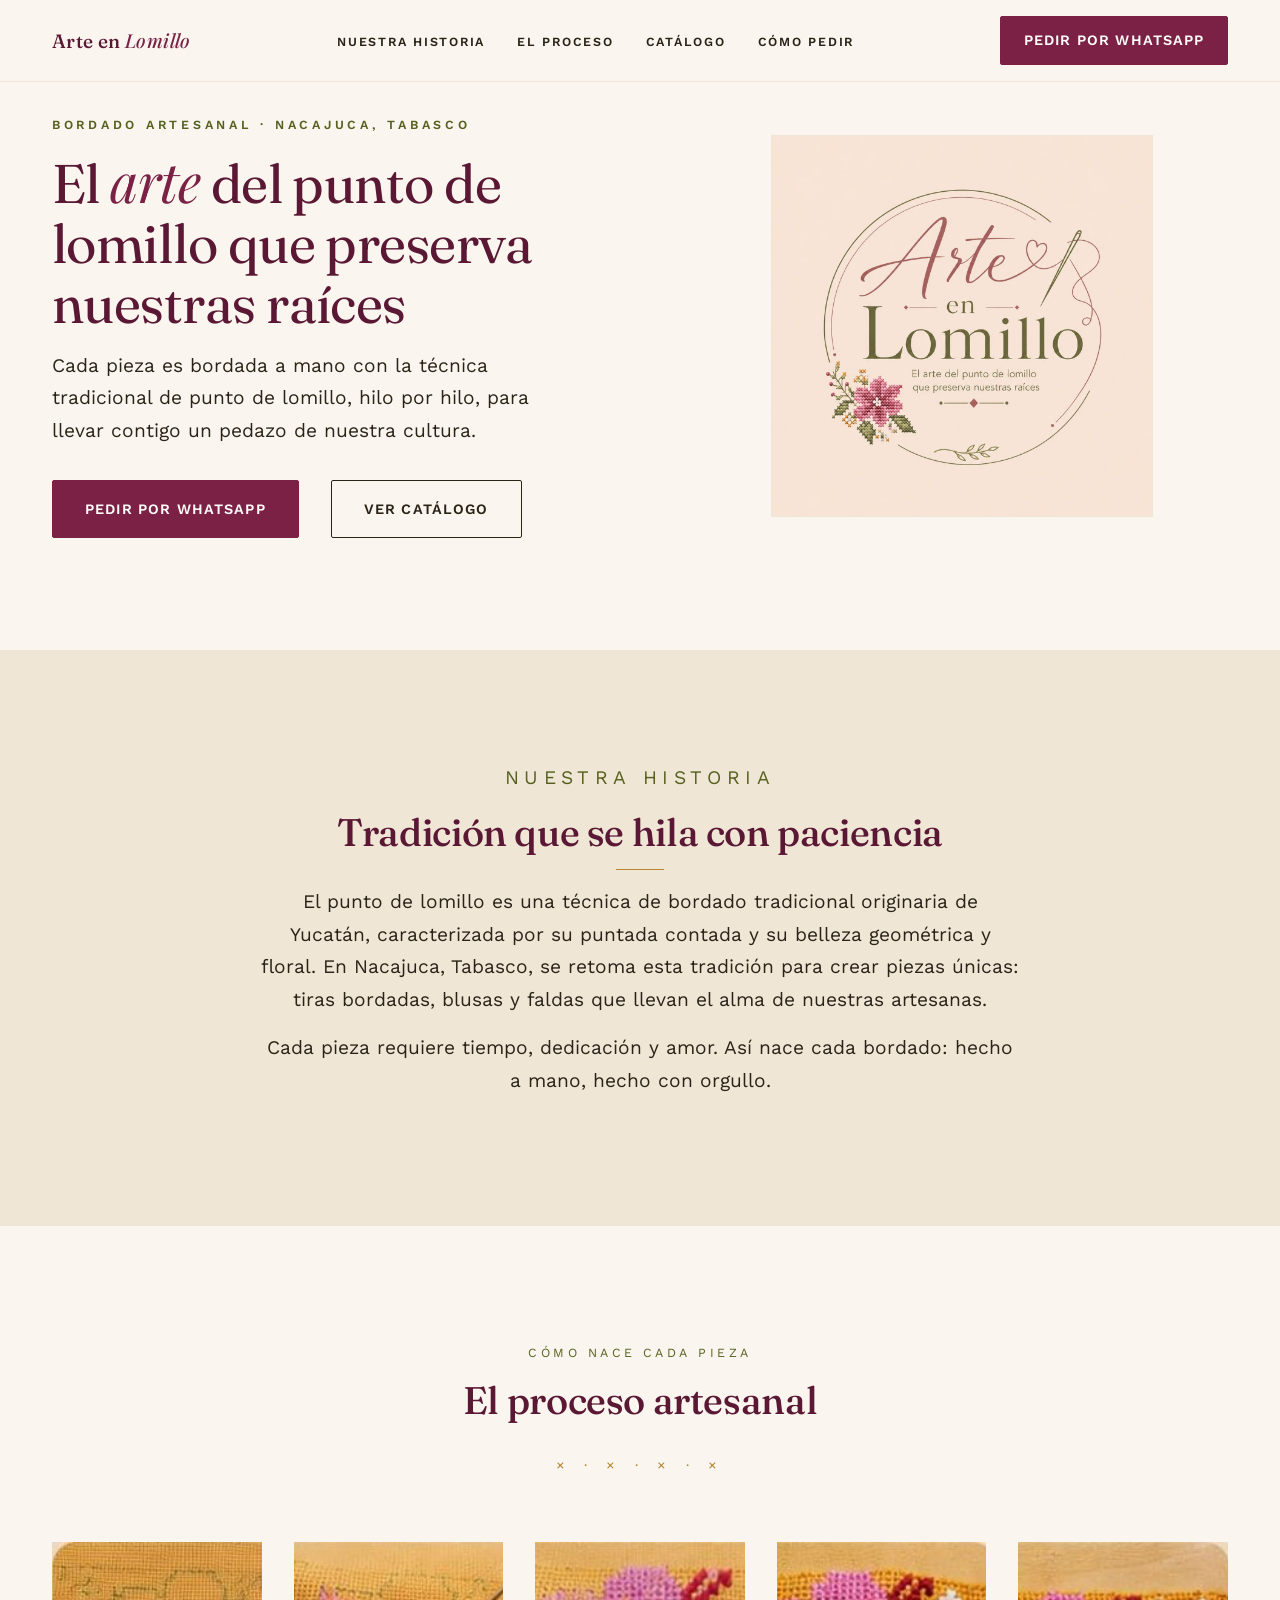
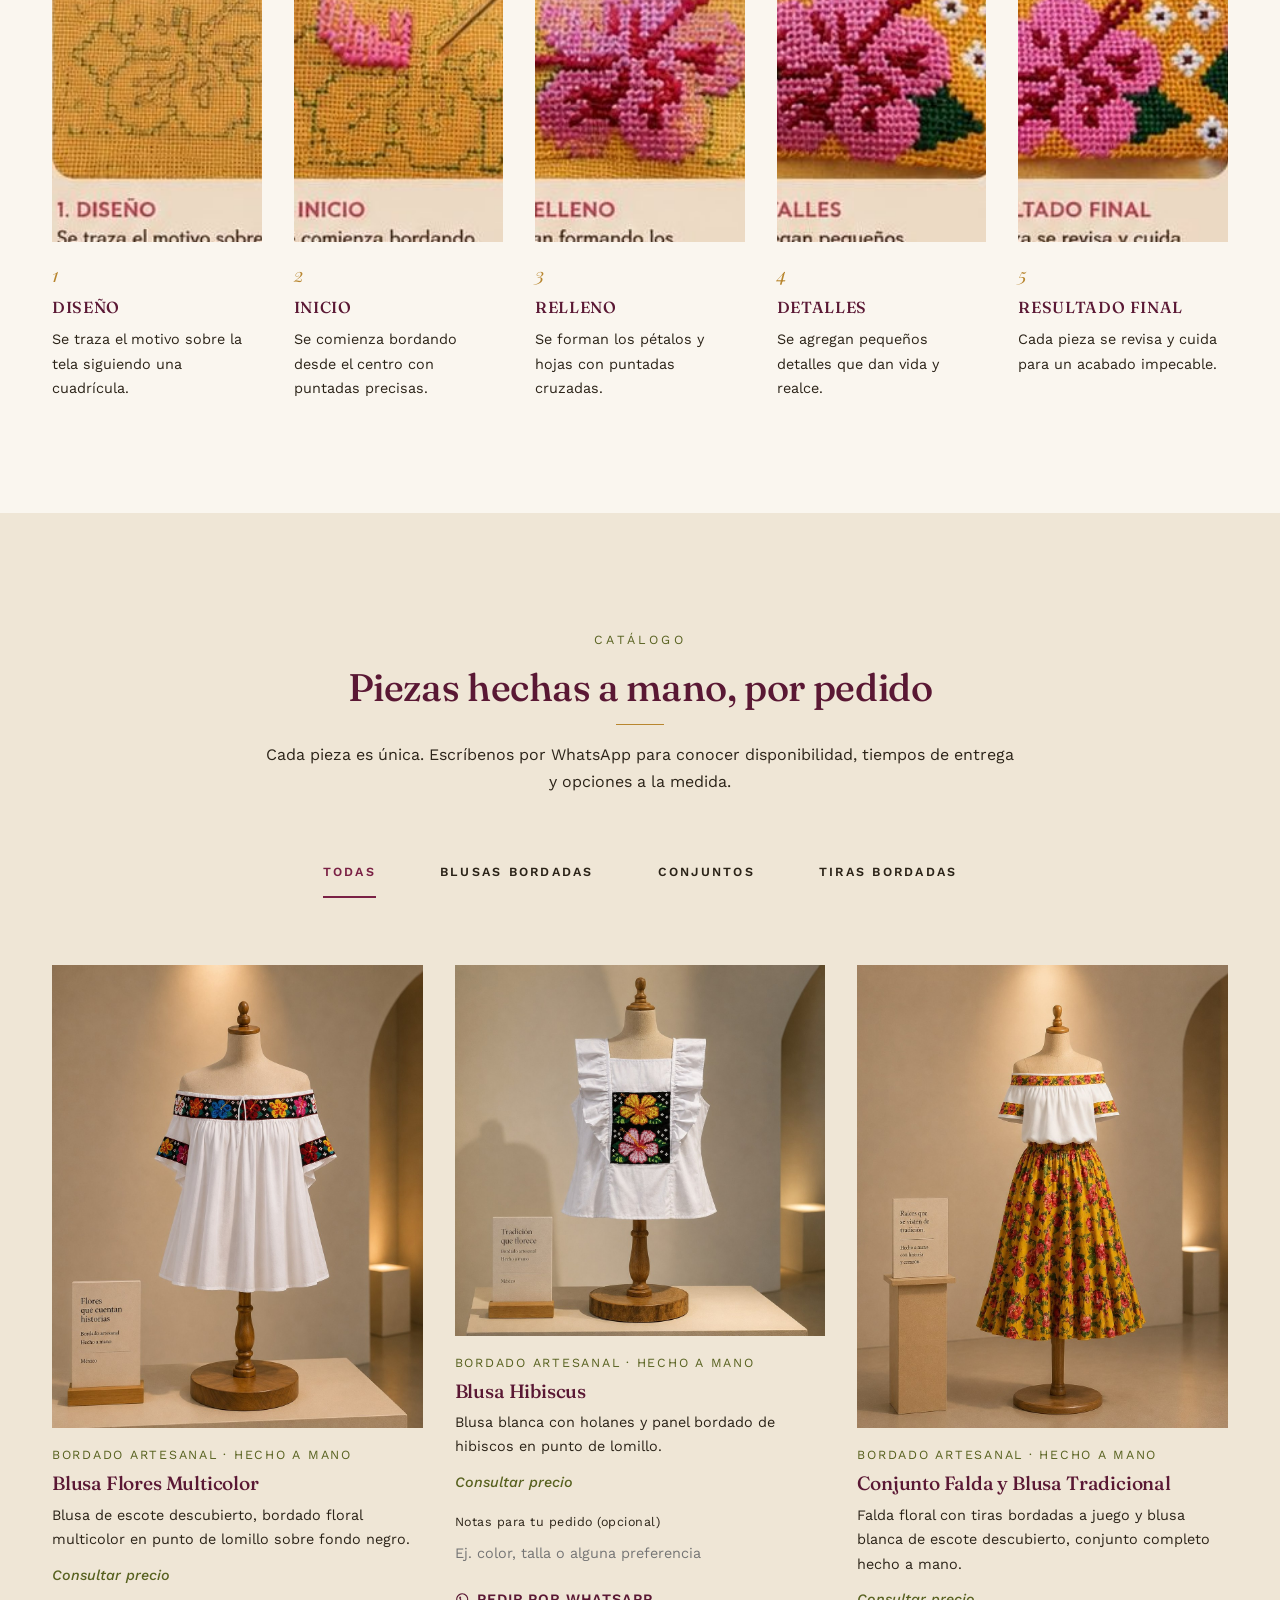
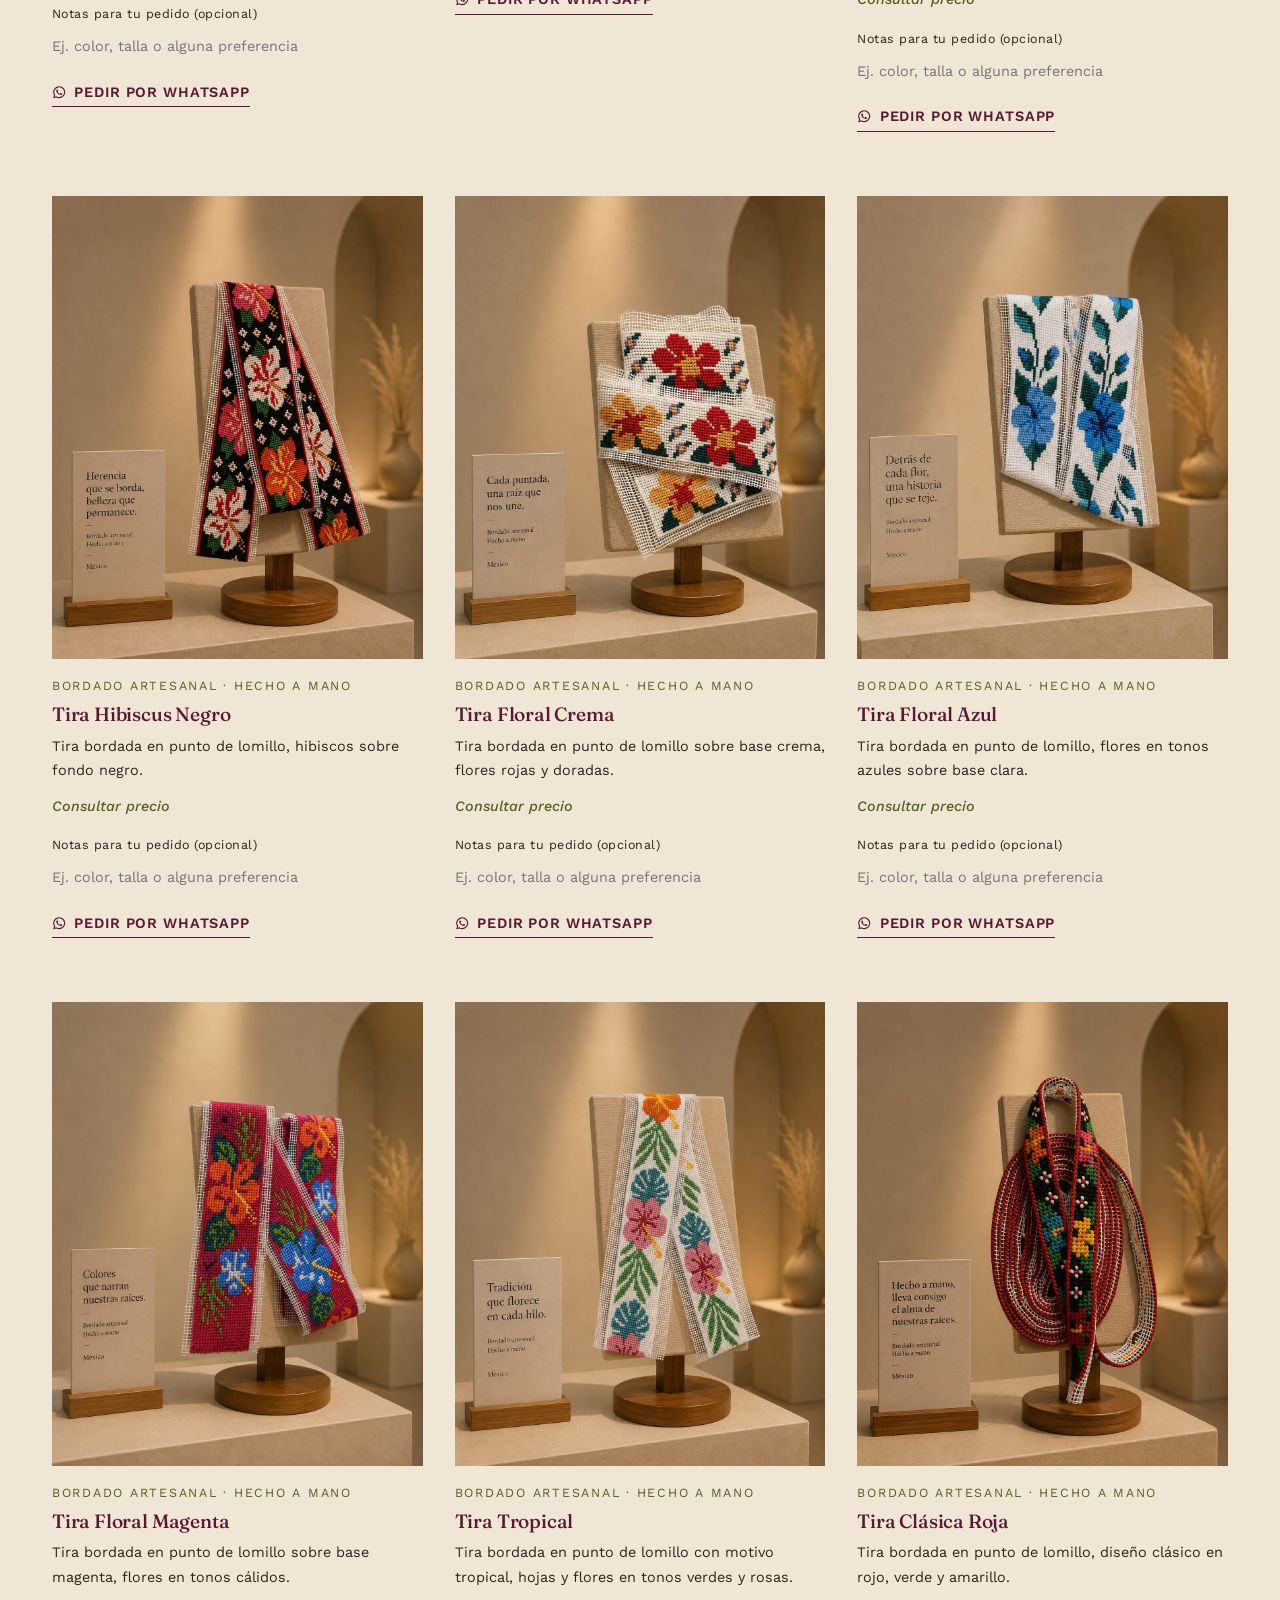
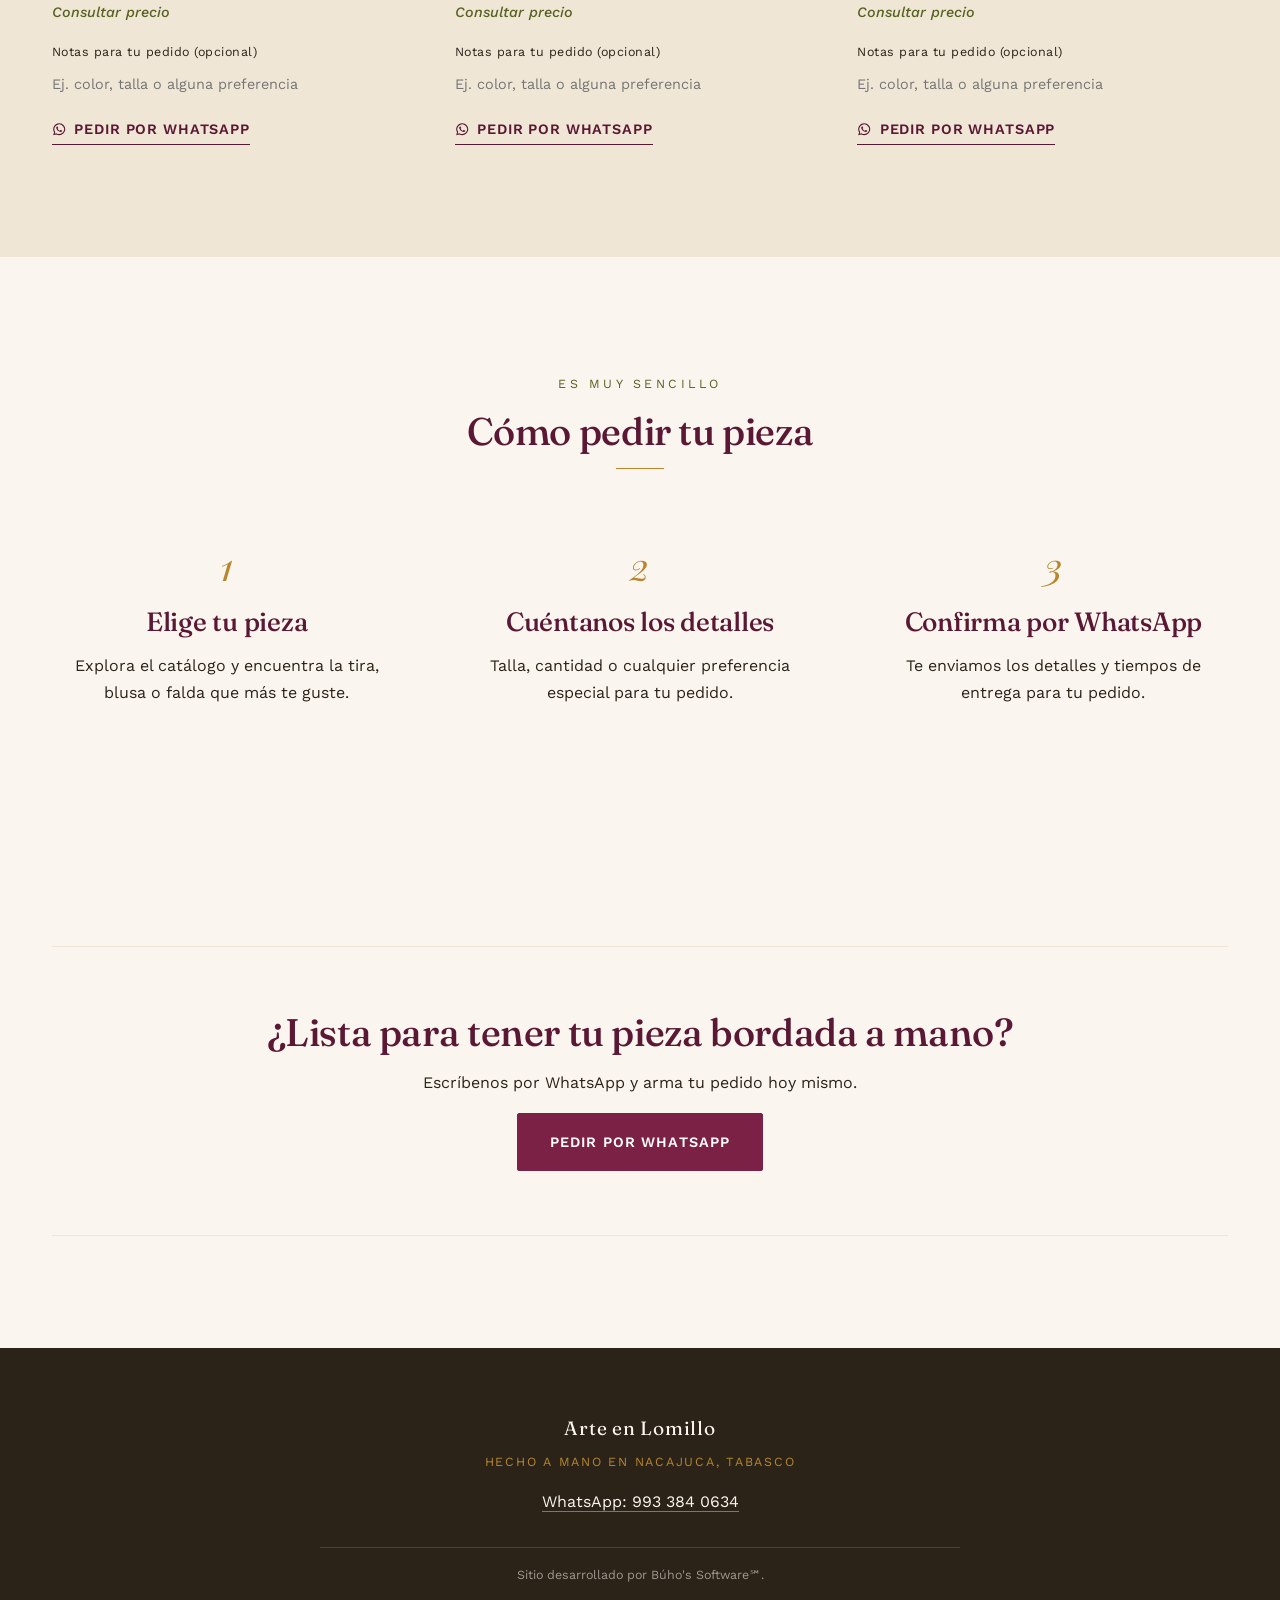
==== index.html @ 4109deed "refactor: replace project structure" ====
<!DOCTYPE html>
<html lang="es-MX">
<head>
  <meta charset="UTF-8" />
  <meta name="viewport" content="width=device-width, initial-scale=1.0" />
  <title>Arte en Lomillo — Bordado artesanal punto de lomillo, Tabasco</title>
  <meta name="description" content="Bordado artesanal hecho a mano en punto de lomillo, elaborado en Nacajuca, Tabasco. Blusas, faldas y tiras bordadas por pedido. Pide directo por WhatsApp." />

  <meta property="og:title" content="Arte en Lomillo" />
  <meta property="og:description" content="El arte del punto de lomillo que preserva nuestras raíces. Bordado artesanal hecho a mano en Nacajuca, Tabasco." />
  <meta property="og:type" content="website" />
  <meta property="og:image" content="assets/img/marca/logo-badge.jpg" />

  <meta name="twitter:card" content="summary_large_image" />
  <meta name="twitter:title" content="Arte en Lomillo" />
  <meta name="twitter:description" content="Bordado artesanal hecho a mano en punto de lomillo, Nacajuca, Tabasco." />

  <link rel="icon" type="image/jpeg" href="assets/img/marca/logo-badge.jpg" />

  <link rel="preconnect" href="https://fonts.googleapis.com" />
  <link rel="preconnect" href="https://fonts.gstatic.com" crossorigin />
  <link href="https://fonts.googleapis.com/css2?family=Fraunces:opsz,wght@9..144,400;9..144,600;9..144,700&family=Playfair+Display:ital@1&family=Work+Sans:wght@400;500;600;700&display=swap" rel="stylesheet" />

  <link rel="stylesheet" href="assets/css/style.css" />
</head>
<body>
  <a class="enlace-saltar" href="#contenido">Saltar al contenido</a>

  <!-- ========================================================= -->
  <!-- NAVBAR -->
  <!-- ========================================================= -->
  <header class="navbar">
    <div class="contenedor navbar__contenedor">
      <a class="navbar__marca" href="#inicio">Arte en <span class="acento-script">Lomillo</span></a>

      <nav aria-label="Navegación principal">
        <ul class="navbar__enlaces">
          <li><a href="#historia">Nuestra historia</a></li>
          <li><a href="#proceso">El proceso</a></li>
          <li><a href="#catalogo">Catálogo</a></li>
          <li><a href="#como-pedir">Cómo pedir</a></li>
        </ul>
      </nav>

      <a class="boton boton--primario navbar__cta" href="https://wa.me/5219933840634" target="_blank" rel="noopener">
        Pedir por WhatsApp
      </a>

      <button class="navbar__toggle" type="button" data-nav-toggle aria-expanded="false" aria-controls="menu-movil">
        Menú
      </button>
    </div>

    <nav class="navbar__menu-movil" id="menu-movil" data-nav-menu hidden aria-label="Navegación móvil">
      <a href="#historia">Nuestra historia</a>
      <a href="#proceso">El proceso</a>
      <a href="#catalogo">Catálogo</a>
      <a href="#como-pedir">Cómo pedir</a>
      <a class="boton boton--primario" href="https://wa.me/5219933840634" target="_blank" rel="noopener">Pedir por WhatsApp</a>
    </nav>
  </header>

  <main id="contenido">

    <!-- ========================================================= -->
    <!-- HERO -->
    <!-- ========================================================= -->
    <section class="hero" id="inicio">
      <div class="contenedor hero__grid">
        <div>
          <p class="hero__eyebrow">Bordado artesanal · Nacajuca, Tabasco</p>
          <h1 class="hero__titulo">
            El <span class="acento-script">arte</span> del punto de lomillo
            que preserva nuestras raíces
          </h1>
          <p class="hero__descripcion">
            Cada pieza es bordada a mano con la técnica tradicional de punto de lomillo,
            hilo por hilo, para llevar contigo un pedazo de nuestra cultura.
          </p>
          <div class="hero__acciones">
            <a class="boton boton--primario" href="https://wa.me/5219933840634" target="_blank" rel="noopener">
              Pedir por WhatsApp
            </a>
            <a class="boton boton--secundario" href="#catalogo">Ver catálogo</a>
          </div>
        </div>
        <div class="hero__imagen">
          <img src="assets/img/marca/logo-badge.jpg" alt="Arte en Lomillo — bordado artesanal en punto de lomillo" width="380" height="380" />
        </div>
      </div>
    </section>

    <!-- ========================================================= -->
    <!-- HISTORIA -->
    <!-- ========================================================= -->
    <section class="seccion seccion--alterna" id="historia">
      <div class="contenedor">
        <div class="historia__contenido reveal">
          <p class="seccion__eyebrow">Nuestra historia</p>
          <h2>Tradición que se hila con paciencia</h2>
          <hr class="regla-fina" />
          <p>
            El punto de lomillo es una técnica de bordado tradicional originaria de Yucatán,
            caracterizada por su puntada contada y su belleza geométrica y floral. En Nacajuca,
            Tabasco, se retoma esta tradición para crear piezas únicas: tiras bordadas, blusas
            y faldas que llevan el alma de nuestras artesanas.
          </p>
          <p>
            Cada pieza requiere tiempo, dedicación y amor. Así nace cada bordado: hecho a mano,
            hecho con orgullo.
          </p>
        </div>
      </div>
    </section>

    <!-- ========================================================= -->
    <!-- PROCESO ARTESANAL -->
    <!-- ========================================================= -->
    <section class="seccion" id="proceso">
      <div class="contenedor">
        <div class="seccion__encabezado reveal">
          <p class="seccion__eyebrow">Cómo nace cada pieza</p>
          <h2>El proceso artesanal</h2>
          <div class="divisor-puntada" aria-hidden="true">× · × · × · ×</div>
        </div>

        <ol class="proceso__lista">
          <li class="proceso__paso reveal">
            <img src="assets/img/proceso/paso-1-diseno.jpg" alt="Diseño trazado sobre la tela siguiendo una cuadrícula" width="400" height="300" loading="lazy" />
            <div class="proceso__paso-texto">
              <span class="proceso__paso-numero">1</span>
              <p class="proceso__paso-titulo">Diseño</p>
              <p class="proceso__paso-descripcion">Se traza el motivo sobre la tela siguiendo una cuadrícula.</p>
            </div>
          </li>
          <li class="proceso__paso reveal">
            <img src="assets/img/proceso/paso-2-inicio.jpg" alt="Inicio del bordado desde el centro del diseño" width="400" height="300" loading="lazy" />
            <div class="proceso__paso-texto">
              <span class="proceso__paso-numero">2</span>
              <p class="proceso__paso-titulo">Inicio</p>
              <p class="proceso__paso-descripcion">Se comienza bordando desde el centro con puntadas precisas.</p>
            </div>
          </li>
          <li class="proceso__paso reveal">
            <img src="assets/img/proceso/paso-3-relleno.jpg" alt="Relleno de pétalos y hojas con puntadas cruzadas" width="400" height="300" loading="lazy" />
            <div class="proceso__paso-texto">
              <span class="proceso__paso-numero">3</span>
              <p class="proceso__paso-titulo">Relleno</p>
              <p class="proceso__paso-descripcion">Se forman los pétalos y hojas con puntadas cruzadas.</p>
            </div>
          </li>
          <li class="proceso__paso reveal">
            <img src="assets/img/proceso/paso-4-detalles.jpg" alt="Detalles finales que dan vida al bordado" width="400" height="300" loading="lazy" />
            <div class="proceso__paso-texto">
              <span class="proceso__paso-numero">4</span>
              <p class="proceso__paso-titulo">Detalles</p>
              <p class="proceso__paso-descripcion">Se agregan pequeños detalles que dan vida y realce.</p>
            </div>
          </li>
          <li class="proceso__paso reveal">
            <img src="assets/img/proceso/paso-5-resultado.jpg" alt="Resultado final del bordado en punto de lomillo" width="400" height="300" loading="lazy" />
            <div class="proceso__paso-texto">
              <span class="proceso__paso-numero">5</span>
              <p class="proceso__paso-titulo">Resultado final</p>
              <p class="proceso__paso-descripcion">Cada pieza se revisa y cuida para un acabado impecable.</p>
            </div>
          </li>
        </ol>
      </div>
    </section>

    <!-- ========================================================= -->
    <!-- CATÁLOGO -->
    <!-- ========================================================= -->
    <section class="seccion seccion--alterna" id="catalogo">
      <div class="contenedor">
        <div class="seccion__encabezado reveal">
          <p class="seccion__eyebrow">Catálogo</p>
          <h2>Piezas hechas a mano, por pedido</h2>
          <hr class="regla-fina" />
          <p>Cada pieza es única. Escríbenos por WhatsApp para conocer disponibilidad, tiempos de entrega y opciones a la medida.</p>
        </div>

        <div class="catalogo__tabs" data-catalogo-tabs role="tablist" aria-label="Categorías del catálogo"></div>
        <div class="catalogo__grid" data-catalogo-grid></div>
      </div>
    </section>

    <!-- ========================================================= -->
    <!-- CÓMO PEDIR -->
    <!-- ========================================================= -->
    <section class="seccion" id="como-pedir">
      <div class="contenedor">
        <div class="seccion__encabezado reveal">
          <p class="seccion__eyebrow">Es muy sencillo</p>
          <h2>Cómo pedir tu pieza</h2>
          <hr class="regla-fina" />
        </div>

        <ol class="pasos-pedido">
          <li class="pasos-pedido__item reveal">
            <h3>Elige tu pieza</h3>
            <p>Explora el catálogo y encuentra la tira, blusa o falda que más te guste.</p>
          </li>
          <li class="pasos-pedido__item reveal">
            <h3>Cuéntanos los detalles</h3>
            <p>Talla, cantidad o cualquier preferencia especial para tu pedido.</p>
          </li>
          <li class="pasos-pedido__item reveal">
            <h3>Confirma por WhatsApp</h3>
            <p>Te enviamos los detalles y tiempos de entrega para tu pedido.</p>
          </li>
        </ol>
      </div>
    </section>

    <!-- ========================================================= -->
    <!-- CTA FINAL -->
    <!-- ========================================================= -->
    <section class="seccion">
      <div class="contenedor">
        <div class="cta-final reveal">
          <h2>¿Lista para tener tu pieza bordada a mano?</h2>
          <p>Escríbenos por WhatsApp y arma tu pedido hoy mismo.</p>
          <a class="boton boton--primario" href="https://wa.me/5219933840634" target="_blank" rel="noopener">
            Pedir por WhatsApp
          </a>
        </div>
      </div>
    </section>

  </main>

  <!-- ========================================================= -->
  <!-- FOOTER -->
  <!-- ========================================================= -->
  <footer class="pie">
    <div class="contenedor">
      <p class="pie__marca">Arte en Lomillo</p>
      <p class="pie__ubicacion">Hecho a mano en Nacajuca, Tabasco</p>
      <p>
        <a href="https://wa.me/5219933840634" target="_blank" rel="noopener">WhatsApp: 993 384 0634</a>
      </p>
      <p class="pie__aviso">Sitio desarrollado por Búho's Software℠.</p>
    </div>
  </footer>

  <script src="assets/js/whatsapp.js"></script>
  <script src="assets/js/catalogo.js"></script>
  <script src="assets/js/main.js"></script>
</body>
</html>
---- assets/css/style.css ----
/* ========================================================= */
/* VARIABLES Y BASE */
/* ========================================================= */

:root {
  --color-vino: #7a2145;
  --color-vino-oscuro: #5a1834;
  --color-oliva: #57611f;
  --color-dorado: #b8862f;
  --color-crema: #faf6ef;
  --color-crema-oscuro: #efe6d6;
  --color-tinta: #2b2318;
  --color-blanco: #fffdf9;

  --font-display: "Fraunces", "Georgia", serif;
  --font-script: "Playfair Display", "Georgia", serif;
  --font-body: "Work Sans", "Segoe UI", sans-serif;

  --text-xs: 0.78rem;
  --text-sm: 0.9rem;
  --text-base: 1rem;
  --text-lg: 1.2rem;
  --text-xl: 1.65rem;
  --text-2xl: 2.4rem;
  --text-3xl: 3.4rem;

  --space-xs: 0.5rem;
  --space-sm: 1rem;
  --space-md: 2rem;
  --space-lg: 4rem;
  --space-xl: 7rem;

  --content-width: 1240px;
  --content-width-angosto: 760px;
  --radius-sm: 2px;
  --radius-md: 2px;

  --shadow-card: 0 18px 40px rgba(43, 35, 24, 0.08);
}

* { box-sizing: border-box; }
html { scroll-behavior: smooth; }

body {
  margin: 0;
  font-family: var(--font-body);
  font-size: var(--text-base);
  font-weight: 400;
  color: var(--color-tinta);
  background-color: var(--color-crema);
  line-height: 1.7;
}

img { max-width: 100%; display: block; }
a { color: inherit; }

h1, h2, h3 {
  font-family: var(--font-display);
  font-weight: 500;
  line-height: 1.1;
  letter-spacing: -0.01em;
  margin: 0 0 var(--space-sm);
  color: var(--color-vino-oscuro);
}

h1 { font-size: var(--text-3xl); font-weight: 400; }
h2 { font-size: var(--text-2xl); }
h3 { font-size: var(--text-xl); }
p { margin: 0 0 var(--space-sm); }

.contenedor {
  width: 100%;
  max-width: var(--content-width);
  margin: 0 auto;
  padding: 0 var(--space-md);
}

.seccion { padding: var(--space-xl) 0; }
.seccion--alterna { background-color: var(--color-crema-oscuro); }

.seccion__encabezado {
  max-width: var(--content-width-angosto);
  margin: 0 auto var(--space-lg);
  text-align: center;
}

.seccion__eyebrow {
  display: inline-block;
  font-family: var(--font-body);
  font-size: var(--text-xs);
  letter-spacing: 0.28em;
  text-transform: uppercase;
  color: var(--color-oliva);
  margin-bottom: var(--space-sm);
}

.acento-script {
  font-family: var(--font-script);
  font-style: italic;
  color: var(--color-vino);
}

.divisor-puntada {
  display: flex;
  align-items: center;
  justify-content: center;
  gap: 0.6rem;
  margin: var(--space-md) auto 0;
  color: var(--color-dorado);
  font-size: var(--text-sm);
  letter-spacing: 0.5em;
  user-select: none;
}

.regla-fina {
  width: 48px;
  height: 1px;
  background-color: var(--color-dorado);
  margin: var(--space-sm) auto;
  border: none;
}

.enlace-saltar {
  position: absolute;
  left: -999px;
  top: 0;
  background: var(--color-vino);
  color: var(--color-blanco);
  padding: 0.75rem 1.25rem;
  z-index: 100;
  border-radius: var(--radius-sm);
}

.enlace-saltar:focus { left: var(--space-sm); top: var(--space-sm); }
:focus-visible { outline: 2px solid var(--color-dorado); outline-offset: 3px; }

@media (prefers-reduced-motion: reduce) {
  html { scroll-behavior: auto; }
  * { animation-duration: 0.001ms !important; transition-duration: 0.001ms !important; }
}

/* ========================================================= */
/* BOTONES Y ENLACES */
/* ========================================================= */

.boton {
  display: inline-flex;
  align-items: center;
  justify-content: center;
  gap: 0.6rem;
  font-family: var(--font-body);
  font-weight: 600;
  font-size: var(--text-sm);
  letter-spacing: 0.08em;
  text-transform: uppercase;
  padding: 1rem 2rem;
  border-radius: var(--radius-sm);
  border: 1px solid transparent;
  cursor: pointer;
  text-decoration: none;
  transition: transform 0.2s ease, background-color 0.2s ease, color 0.2s ease, border-color 0.2s ease;
}

.boton--primario { background-color: var(--color-vino); color: var(--color-blanco); border-color: var(--color-vino); }
.boton--primario:hover, .boton--primario:focus-visible { background-color: var(--color-vino-oscuro); border-color: var(--color-vino-oscuro); }
.boton--secundario { background-color: transparent; border-color: var(--color-tinta); color: var(--color-tinta); }
.boton--secundario:hover, .boton--secundario:focus-visible { background-color: var(--color-tinta); color: var(--color-blanco); }
.boton--bloque { width: 100%; }
.icono-whatsapp { width: 1em; height: 1em; flex-shrink: 0; }

.enlace-pedido {
  display: inline-flex;
  align-items: center;
  gap: 0.5rem;
  font-family: var(--font-body);
  font-weight: 600;
  font-size: var(--text-sm);
  letter-spacing: 0.06em;
  text-transform: uppercase;
  color: var(--color-vino-oscuro);
  text-decoration: none;
  padding-bottom: 2px;
  border-bottom: 1px solid var(--color-vino-oscuro);
  transition: color 0.2s ease, border-color 0.2s ease, gap 0.2s ease;
}

.enlace-pedido:hover, .enlace-pedido:focus-visible { color: var(--color-vino); gap: 0.8rem; }

/* ========================================================= */
/* NAVBAR */
/* ========================================================= */

.navbar {
  position: sticky;
  top: 0;
  z-index: 50;
  background-color: rgba(250, 246, 239, 0.92);
  backdrop-filter: blur(8px);
  border-bottom: 1px solid var(--color-crema-oscuro);
}

.navbar__contenedor {
  display: flex;
  align-items: center;
  justify-content: space-between;
  padding-top: var(--space-sm);
  padding-bottom: var(--space-sm);
}

.navbar__marca {
  font-family: var(--font-display);
  font-size: var(--text-lg);
  font-weight: 500;
  letter-spacing: 0.02em;
  text-decoration: none;
  color: var(--color-vino-oscuro);
}

.navbar__enlaces { display: none; gap: var(--space-md); list-style: none; margin: 0; padding: 0; }
.navbar__enlaces a { text-decoration: none; font-size: var(--text-xs); font-weight: 600; letter-spacing: 0.14em; text-transform: uppercase; color: var(--color-tinta); }
.navbar__enlaces a:hover { color: var(--color-vino); }
.navbar__cta { display: none; }

.navbar__toggle {
  background: none;
  border: 1px solid var(--color-vino);
  border-radius: var(--radius-sm);
  padding: 0.5rem 0.8rem;
  font-size: var(--text-xs);
  letter-spacing: 0.1em;
  text-transform: uppercase;
  color: var(--color-vino);
  cursor: pointer;
}

@media (min-width: 860px) {
  .navbar__enlaces { display: flex; }
  .navbar__cta { display: inline-flex; padding: 0.7rem 1.4rem; }
  .navbar__toggle { display: none; }
}

.navbar__menu-movil {
  display: flex;
  flex-direction: column;
  gap: var(--space-sm);
  padding: var(--space-sm) var(--space-md) var(--space-md);
  border-top: 1px solid var(--color-crema-oscuro);
}

.navbar__menu-movil[hidden] { display: none; }
.navbar__menu-movil a { text-decoration: none; font-weight: 600; letter-spacing: 0.08em; text-transform: uppercase; font-size: var(--text-sm); color: var(--color-tinta); }

@media (min-width: 860px) {
  .navbar__menu-movil { display: none !important; }
}

/* ========================================================= */
/* HERO */
/* ========================================================= */

.hero { padding: var(--space-lg) 0 var(--space-xl); }
.hero__grid { display: grid; gap: var(--space-lg); align-items: center; }
.hero__eyebrow { font-size: var(--text-xs); letter-spacing: 0.3em; text-transform: uppercase; color: var(--color-oliva); font-weight: 600; }
.hero__titulo { margin-top: var(--space-sm); }
.hero__descripcion { max-width: 42ch; font-size: var(--text-lg); color: var(--color-tinta); }
.hero__acciones { display: flex; flex-wrap: wrap; align-items: center; gap: var(--space-md); margin-top: var(--space-md); }
.hero__imagen { overflow: hidden; justify-self: center; border: 1px solid var(--color-crema-oscuro); }
.hero__imagen img { width: 100%; max-width: 460px; }

@media (min-width: 860px) {
  .hero { padding-top: var(--space-md); }
  .hero__grid { grid-template-columns: 1fr 1fr; gap: var(--space-xl); }
}

/* ========================================================= */
/* HISTORIA */
/* ========================================================= */

.historia__contenido { max-width: var(--content-width-angosto); margin: 0 auto; text-align: center; }
.historia__contenido p { font-size: var(--text-lg); }

/* ========================================================= */
/* PROCESO ARTESANAL */
/* ========================================================= */

.proceso__lista { display: grid; gap: var(--space-md); list-style: none; margin: 0; padding: 0; }
.proceso__paso img { width: 100%; aspect-ratio: 4 / 3; object-fit: cover; margin-bottom: var(--space-sm); }
.proceso__paso-numero { display: block; font-family: var(--font-script); font-style: italic; font-size: var(--text-lg); color: var(--color-dorado); margin-bottom: 0.2rem; }
.proceso__paso-titulo { font-family: var(--font-display); font-size: var(--text-base); font-weight: 500; letter-spacing: 0.04em; text-transform: uppercase; color: var(--color-vino-oscuro); margin: 0 0 0.4rem; }
.proceso__paso-descripcion { font-size: var(--text-sm); margin: 0; color: var(--color-tinta); }

@media (min-width: 640px) { .proceso__lista { grid-template-columns: repeat(3, 1fr); } }
@media (min-width: 960px) { .proceso__lista { grid-template-columns: repeat(5, 1fr); } }

/* ========================================================= */
/* CATÁLOGO */
/* ========================================================= */

.catalogo__tabs {
  display: flex;
  justify-content: center;
  gap: var(--space-lg);
  flex-wrap: wrap;
  margin-bottom: var(--space-lg);
  border-bottom: 1px solid var(--color-crema-oscuro);
  padding-bottom: var(--space-sm);
}

.catalogo__tab {
  background-color: transparent;
  border: none;
  padding: 0.3rem 0;
  font-family: var(--font-body);
  font-weight: 600;
  font-size: var(--text-xs);
  letter-spacing: 0.18em;
  text-transform: uppercase;
  color: var(--color-tinta);
  cursor: pointer;
  position: relative;
  transition: color 0.2s ease;
}

.catalogo__tab::after {
  content: '';
  position: absolute;
  left: 0; right: 0; bottom: -0.85rem;
  height: 2px;
  background-color: var(--color-vino);
  transform: scaleX(0);
  transition: transform 0.25s ease;
}

.catalogo__tab[aria-selected="true"] { color: var(--color-vino); }
.catalogo__tab[aria-selected="true"]::after { transform: scaleX(1); }

.catalogo__grid { display: grid; gap: var(--space-lg) var(--space-md); grid-template-columns: 1fr; }
@media (min-width: 640px) { .catalogo__grid { grid-template-columns: repeat(2, 1fr); } }
@media (min-width: 960px) { .catalogo__grid { grid-template-columns: repeat(3, 1fr); } }

.producto-card { background-color: transparent; display: flex; flex-direction: column; }
.producto-card__imagen { overflow: hidden; background-color: var(--color-crema-oscuro); margin-bottom: var(--space-sm); }
.producto-card__imagen img { width: 100%; height: auto; display: block; transition: transform 0.6s ease; }
.producto-card:hover .producto-card__imagen img { transform: scale(1.035); }
.producto-card__cuerpo { display: flex; flex-direction: column; gap: 0.5rem; flex-grow: 1; }
.producto-card__categoria { font-size: var(--text-xs); letter-spacing: 0.14em; text-transform: uppercase; color: var(--color-oliva); margin: 0; }
.producto-card__nombre { font-family: var(--font-display); font-weight: 500; font-size: var(--text-lg); color: var(--color-vino-oscuro); margin: 0; }
.producto-card__descripcion { font-size: var(--text-sm); color: var(--color-tinta); margin: 0; }
.producto-card__precio { font-family: var(--font-display); font-weight: 500; color: var(--color-tinta); font-size: var(--text-lg); margin: 0.2rem 0; }
.producto-card__precio span { font-family: var(--font-body); font-weight: 400; font-size: var(--text-sm); color: var(--color-oliva); }
.producto-card__precio--consultar { font-family: var(--font-body); font-style: italic; font-size: var(--text-sm); color: var(--color-oliva); }
.producto-card__campo { display: flex; flex-direction: column; gap: 0.3rem; font-size: var(--text-xs); margin-top: 0.3rem; }
.producto-card__campo label { letter-spacing: 0.04em; color: var(--color-tinta); }
.producto-card__campo input { font-family: var(--font-body); font-size: var(--text-sm); padding: 0.55rem 0; border: none; border-bottom: 1px solid var(--color-crema-oscuro); background-color: transparent; }
.producto-card__campo input:focus { outline: none; border-color: var(--color-vino); }
.producto-card__accion { margin-top: var(--space-xs); }
.producto-card--agotado .producto-card__imagen { opacity: 0.5; }

/* ========================================================= */
/* CÓMO PEDIR */
/* ========================================================= */

.pasos-pedido { display: grid; gap: var(--space-lg); list-style: none; margin: 0; padding: 0; counter-reset: pedido; }
.pasos-pedido__item { text-align: center; counter-increment: pedido; }
.pasos-pedido__item::before { content: counter(pedido); display: block; font-family: var(--font-script); font-style: italic; font-size: var(--text-2xl); color: var(--color-dorado); margin-bottom: var(--space-xs); }
@media (min-width: 640px) { .pasos-pedido { grid-template-columns: repeat(3, 1fr); } }

/* ========================================================= */
/* CTA FINAL */
/* ========================================================= */

.cta-final { text-align: center; border-top: 1px solid var(--color-crema-oscuro); border-bottom: 1px solid var(--color-crema-oscuro); padding: var(--space-lg) var(--space-md); }

/* ========================================================= */
/* FOOTER */
/* ========================================================= */

.pie { background-color: var(--color-tinta); color: var(--color-crema); padding: var(--space-lg) 0 var(--space-md); text-align: center; }
.pie__marca { font-family: var(--font-display); font-size: var(--text-lg); letter-spacing: 0.04em; margin-bottom: 0.4rem; }
.pie__ubicacion { font-size: var(--text-xs); letter-spacing: 0.14em; text-transform: uppercase; color: var(--color-dorado); margin-bottom: var(--space-sm); }
.pie a { text-decoration: none; border-bottom: 1px solid rgba(250, 246, 239, 0.4); }
.pie__aviso { font-size: var(--text-xs); color: rgba(250, 246, 239, 0.55); margin-top: var(--space-md); border-top: 1px solid rgba(250, 246, 239, 0.15); padding-top: var(--space-sm); max-width: 640px; margin-left: auto; margin-right: auto; }

/* ========================================================= */
/* ANIMACIÓN DE REVELADO AL HACER SCROLL */
/* ========================================================= */

.reveal { opacity: 0; transform: translateY(22px); transition: opacity 0.8s ease, transform 0.8s ease; }
.reveal.reveal--visible { opacity: 1; transform: translateY(0); }
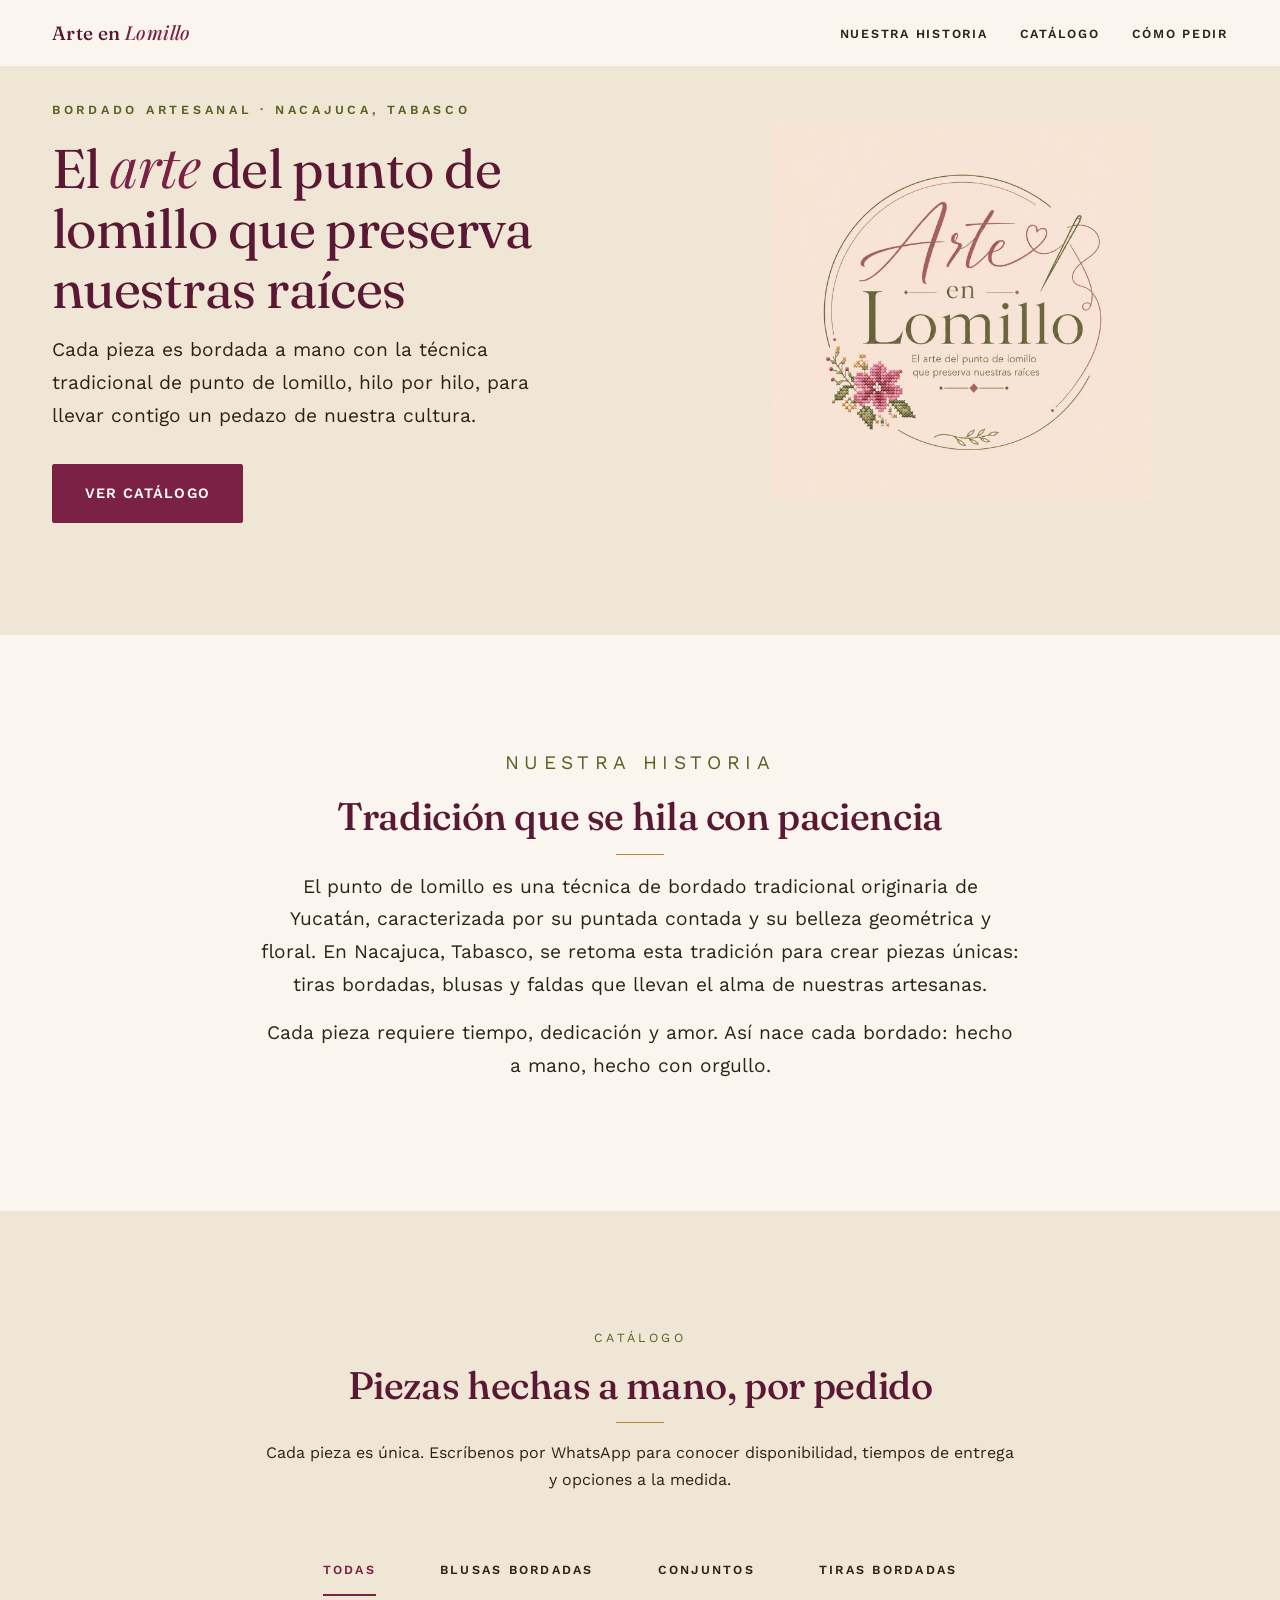
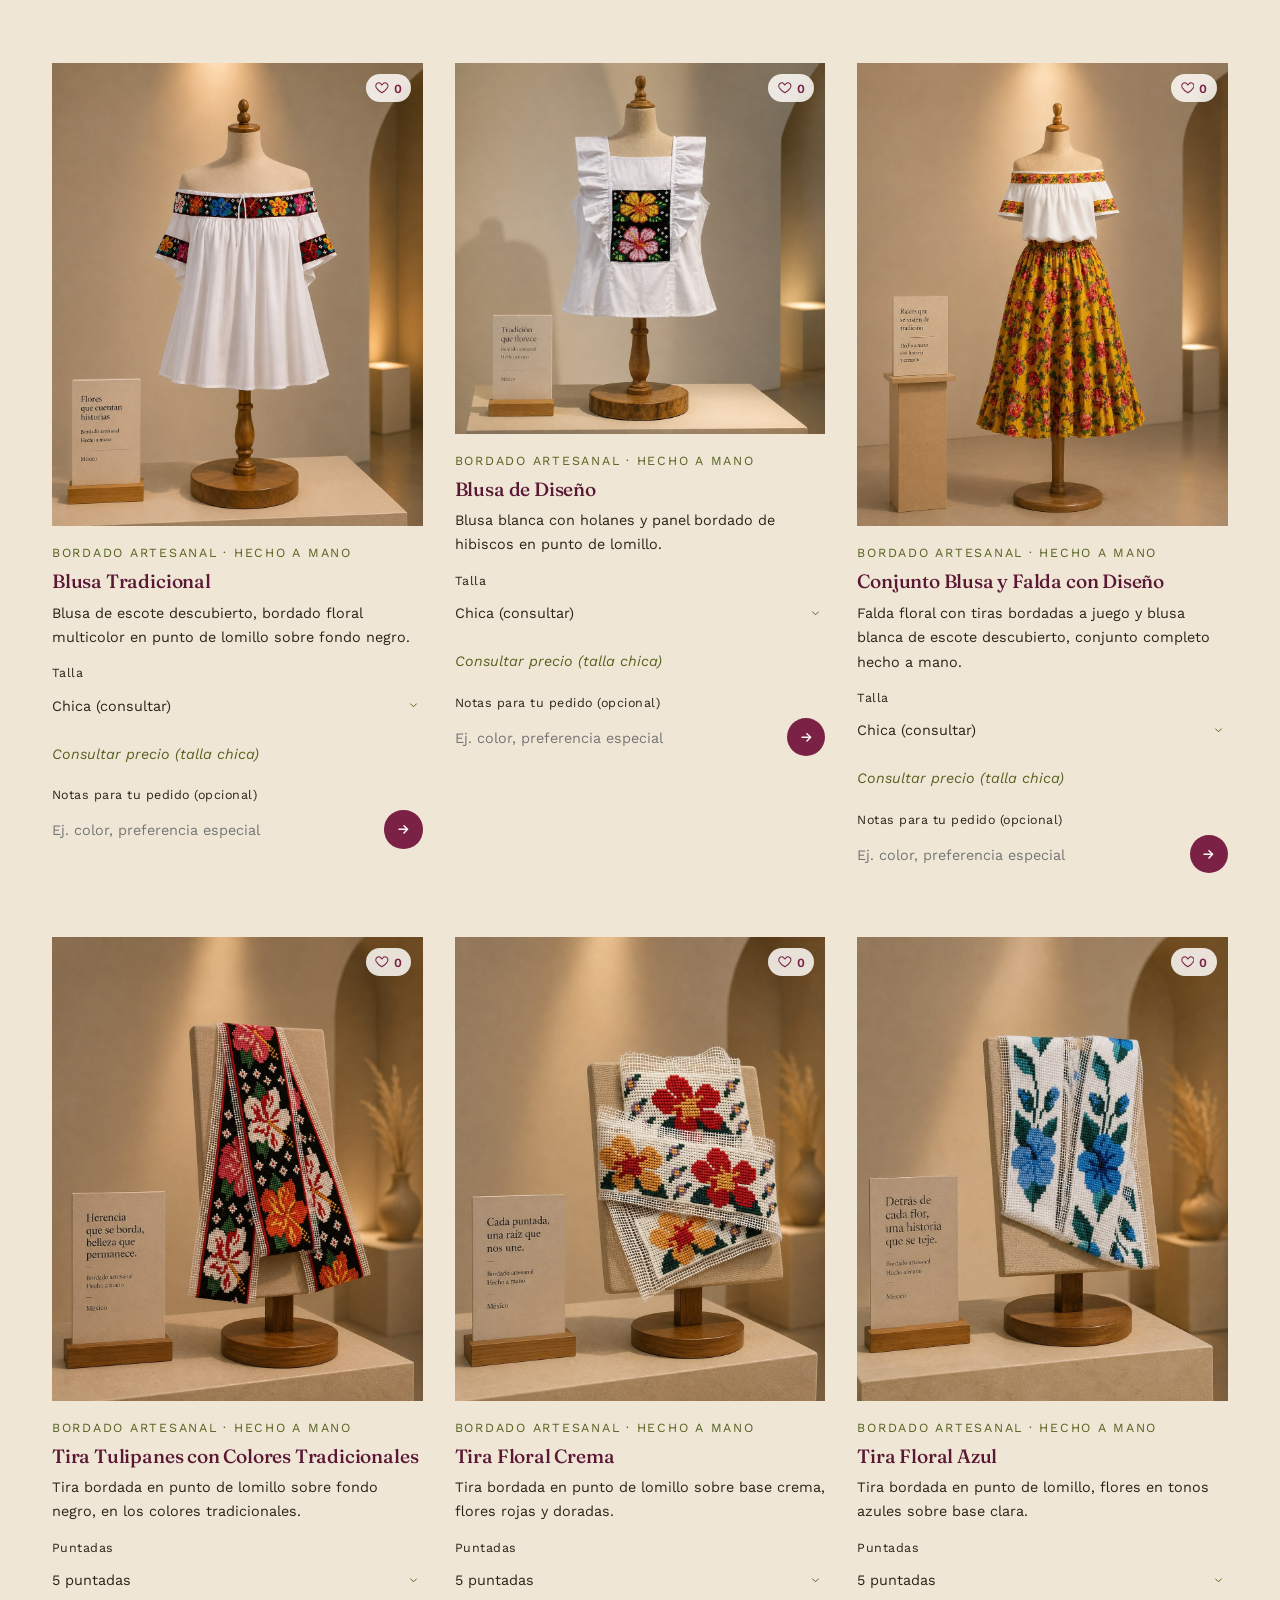
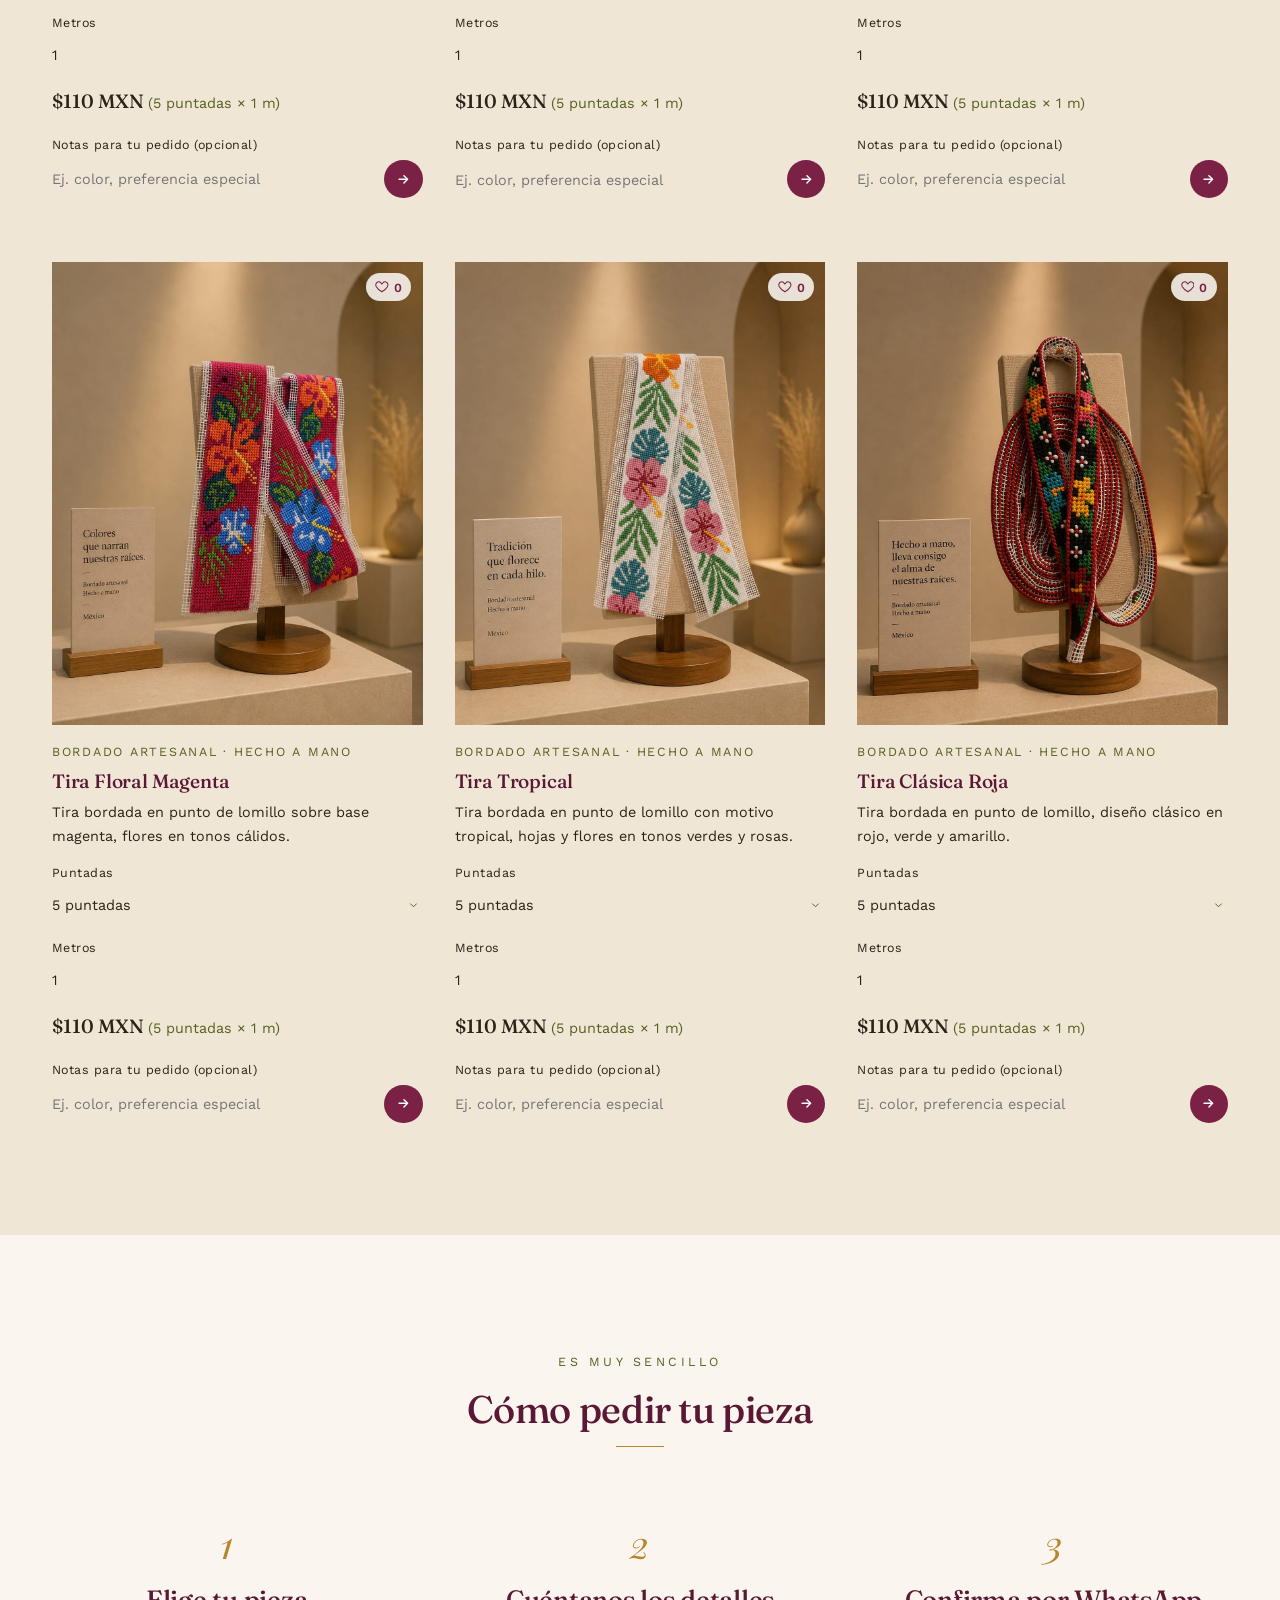
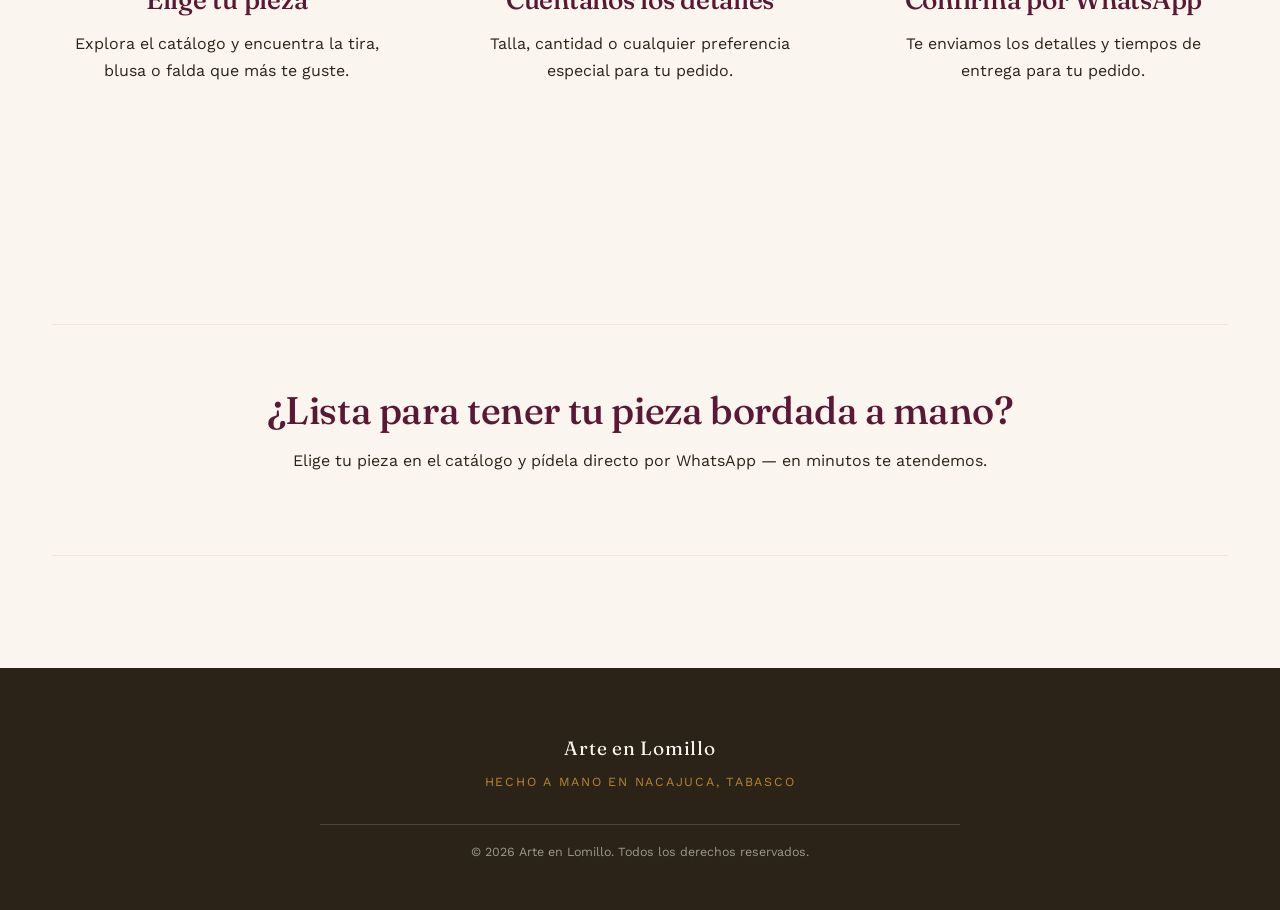
==== commit b0f9bf46: "feat: release Arte en Lomillo v1.0.0 Initial production-ready release of the Arte en Lomillo website" ====
--- a/index.html
+++ b/index.html
@@ -36,15 +36,10 @@
       <nav aria-label="Navegación principal">
         <ul class="navbar__enlaces">
           <li><a href="#historia">Nuestra historia</a></li>
-          <li><a href="#proceso">El proceso</a></li>
           <li><a href="#catalogo">Catálogo</a></li>
           <li><a href="#como-pedir">Cómo pedir</a></li>
         </ul>
       </nav>
-
-      <a class="boton boton--primario navbar__cta" href="https://wa.me/5219933840634" target="_blank" rel="noopener">
-        Pedir por WhatsApp
-      </a>
 
       <button class="navbar__toggle" type="button" data-nav-toggle aria-expanded="false" aria-controls="menu-movil">
         Menú
@@ -53,10 +48,8 @@
 
     <nav class="navbar__menu-movil" id="menu-movil" data-nav-menu hidden aria-label="Navegación móvil">
       <a href="#historia">Nuestra historia</a>
-      <a href="#proceso">El proceso</a>
       <a href="#catalogo">Catálogo</a>
       <a href="#como-pedir">Cómo pedir</a>
-      <a class="boton boton--primario" href="https://wa.me/5219933840634" target="_blank" rel="noopener">Pedir por WhatsApp</a>
     </nav>
   </header>
 
@@ -78,10 +71,7 @@
             hilo por hilo, para llevar contigo un pedazo de nuestra cultura.
           </p>
           <div class="hero__acciones">
-            <a class="boton boton--primario" href="https://wa.me/5219933840634" target="_blank" rel="noopener">
-              Pedir por WhatsApp
-            </a>
-            <a class="boton boton--secundario" href="#catalogo">Ver catálogo</a>
+            <a class="boton boton--primario" href="#catalogo">Ver catálogo</a>
           </div>
         </div>
         <div class="hero__imagen">
@@ -93,7 +83,7 @@
     <!-- ========================================================= -->
     <!-- HISTORIA -->
     <!-- ========================================================= -->
-    <section class="seccion seccion--alterna" id="historia">
+    <section class="seccion" id="historia">
       <div class="contenedor">
         <div class="historia__contenido reveal">
           <p class="seccion__eyebrow">Nuestra historia</p>
@@ -110,62 +100,6 @@
             hecho con orgullo.
           </p>
         </div>
-      </div>
-    </section>
-
-    <!-- ========================================================= -->
-    <!-- PROCESO ARTESANAL -->
-    <!-- ========================================================= -->
-    <section class="seccion" id="proceso">
-      <div class="contenedor">
-        <div class="seccion__encabezado reveal">
-          <p class="seccion__eyebrow">Cómo nace cada pieza</p>
-          <h2>El proceso artesanal</h2>
-          <div class="divisor-puntada" aria-hidden="true">× · × · × · ×</div>
-        </div>
-
-        <ol class="proceso__lista">
-          <li class="proceso__paso reveal">
-            <img src="assets/img/proceso/paso-1-diseno.jpg" alt="Diseño trazado sobre la tela siguiendo una cuadrícula" width="400" height="300" loading="lazy" />
-            <div class="proceso__paso-texto">
-              <span class="proceso__paso-numero">1</span>
-              <p class="proceso__paso-titulo">Diseño</p>
-              <p class="proceso__paso-descripcion">Se traza el motivo sobre la tela siguiendo una cuadrícula.</p>
-            </div>
-          </li>
-          <li class="proceso__paso reveal">
-            <img src="assets/img/proceso/paso-2-inicio.jpg" alt="Inicio del bordado desde el centro del diseño" width="400" height="300" loading="lazy" />
-            <div class="proceso__paso-texto">
-              <span class="proceso__paso-numero">2</span>
-              <p class="proceso__paso-titulo">Inicio</p>
-              <p class="proceso__paso-descripcion">Se comienza bordando desde el centro con puntadas precisas.</p>
-            </div>
-          </li>
-          <li class="proceso__paso reveal">
-            <img src="assets/img/proceso/paso-3-relleno.jpg" alt="Relleno de pétalos y hojas con puntadas cruzadas" width="400" height="300" loading="lazy" />
-            <div class="proceso__paso-texto">
-              <span class="proceso__paso-numero">3</span>
-              <p class="proceso__paso-titulo">Relleno</p>
-              <p class="proceso__paso-descripcion">Se forman los pétalos y hojas con puntadas cruzadas.</p>
-            </div>
-          </li>
-          <li class="proceso__paso reveal">
-            <img src="assets/img/proceso/paso-4-detalles.jpg" alt="Detalles finales que dan vida al bordado" width="400" height="300" loading="lazy" />
-            <div class="proceso__paso-texto">
-              <span class="proceso__paso-numero">4</span>
-              <p class="proceso__paso-titulo">Detalles</p>
-              <p class="proceso__paso-descripcion">Se agregan pequeños detalles que dan vida y realce.</p>
-            </div>
-          </li>
-          <li class="proceso__paso reveal">
-            <img src="assets/img/proceso/paso-5-resultado.jpg" alt="Resultado final del bordado en punto de lomillo" width="400" height="300" loading="lazy" />
-            <div class="proceso__paso-texto">
-              <span class="proceso__paso-numero">5</span>
-              <p class="proceso__paso-titulo">Resultado final</p>
-              <p class="proceso__paso-descripcion">Cada pieza se revisa y cuida para un acabado impecable.</p>
-            </div>
-          </li>
-        </ol>
       </div>
     </section>
 
@@ -221,10 +155,7 @@
       <div class="contenedor">
         <div class="cta-final reveal">
           <h2>¿Lista para tener tu pieza bordada a mano?</h2>
-          <p>Escríbenos por WhatsApp y arma tu pedido hoy mismo.</p>
-          <a class="boton boton--primario" href="https://wa.me/5219933840634" target="_blank" rel="noopener">
-            Pedir por WhatsApp
-          </a>
+          <p>Elige tu pieza en el catálogo y pídela directo por WhatsApp — en minutos te atendemos.</p>
         </div>
       </div>
     </section>
@@ -238,14 +169,12 @@
     <div class="contenedor">
       <p class="pie__marca">Arte en Lomillo</p>
       <p class="pie__ubicacion">Hecho a mano en Nacajuca, Tabasco</p>
-      <p>
-        <a href="https://wa.me/5219933840634" target="_blank" rel="noopener">WhatsApp: 993 384 0634</a>
-      </p>
-      <p class="pie__aviso">Sitio desarrollado por Búho's Software℠.</p>
+      <p class="pie__aviso">© 2026 Arte en Lomillo. Todos los derechos reservados.</p>
     </div>
   </footer>
 
   <script src="assets/js/whatsapp.js"></script>
+  <script src="assets/js/likes.js"></script>
   <script src="assets/js/catalogo.js"></script>
   <script src="assets/js/main.js"></script>
 </body>
--- a/assets/css/style.css
+++ b/assets/css/style.css
@@ -77,6 +77,7 @@
 
 .seccion { padding: var(--space-xl) 0; }
 .seccion--alterna { background-color: var(--color-crema-oscuro); }
+.seccion--blanca { background-color: var(--color-blanco); }
 
 .seccion__encabezado {
   max-width: var(--content-width-angosto);
@@ -98,18 +99,6 @@
   font-family: var(--font-script);
   font-style: italic;
   color: var(--color-vino);
-}
-
-.divisor-puntada {
-  display: flex;
-  align-items: center;
-  justify-content: center;
-  gap: 0.6rem;
-  margin: var(--space-md) auto 0;
-  color: var(--color-dorado);
-  font-size: var(--text-sm);
-  letter-spacing: 0.5em;
-  user-select: none;
 }
 
 .regla-fina {
@@ -168,24 +157,6 @@
 .boton--bloque { width: 100%; }
 .icono-whatsapp { width: 1em; height: 1em; flex-shrink: 0; }
 
-.enlace-pedido {
-  display: inline-flex;
-  align-items: center;
-  gap: 0.5rem;
-  font-family: var(--font-body);
-  font-weight: 600;
-  font-size: var(--text-sm);
-  letter-spacing: 0.06em;
-  text-transform: uppercase;
-  color: var(--color-vino-oscuro);
-  text-decoration: none;
-  padding-bottom: 2px;
-  border-bottom: 1px solid var(--color-vino-oscuro);
-  transition: color 0.2s ease, border-color 0.2s ease, gap 0.2s ease;
-}
-
-.enlace-pedido:hover, .enlace-pedido:focus-visible { color: var(--color-vino); gap: 0.8rem; }
-
 /* ========================================================= */
 /* NAVBAR */
 /* ========================================================= */
@@ -258,7 +229,7 @@
 /* HERO */
 /* ========================================================= */
 
-.hero { padding: var(--space-lg) 0 var(--space-xl); }
+.hero { padding: var(--space-lg) 0 var(--space-xl); background-color: var(--color-crema-oscuro); }
 .hero__grid { display: grid; gap: var(--space-lg); align-items: center; }
 .hero__eyebrow { font-size: var(--text-xs); letter-spacing: 0.3em; text-transform: uppercase; color: var(--color-oliva); font-weight: 600; }
 .hero__titulo { margin-top: var(--space-sm); }
@@ -278,19 +249,6 @@
 
 .historia__contenido { max-width: var(--content-width-angosto); margin: 0 auto; text-align: center; }
 .historia__contenido p { font-size: var(--text-lg); }
-
-/* ========================================================= */
-/* PROCESO ARTESANAL */
-/* ========================================================= */
-
-.proceso__lista { display: grid; gap: var(--space-md); list-style: none; margin: 0; padding: 0; }
-.proceso__paso img { width: 100%; aspect-ratio: 4 / 3; object-fit: cover; margin-bottom: var(--space-sm); }
-.proceso__paso-numero { display: block; font-family: var(--font-script); font-style: italic; font-size: var(--text-lg); color: var(--color-dorado); margin-bottom: 0.2rem; }
-.proceso__paso-titulo { font-family: var(--font-display); font-size: var(--text-base); font-weight: 500; letter-spacing: 0.04em; text-transform: uppercase; color: var(--color-vino-oscuro); margin: 0 0 0.4rem; }
-.proceso__paso-descripcion { font-size: var(--text-sm); margin: 0; color: var(--color-tinta); }
-
-@media (min-width: 640px) { .proceso__lista { grid-template-columns: repeat(3, 1fr); } }
-@media (min-width: 960px) { .proceso__lista { grid-template-columns: repeat(5, 1fr); } }
 
 /* ========================================================= */
 /* CATÁLOGO */
@@ -339,8 +297,35 @@
 @media (min-width: 960px) { .catalogo__grid { grid-template-columns: repeat(3, 1fr); } }
 
 .producto-card { background-color: transparent; display: flex; flex-direction: column; }
-.producto-card__imagen { overflow: hidden; background-color: var(--color-crema-oscuro); margin-bottom: var(--space-sm); }
+.producto-card[hidden] { display: none; }
+.producto-card__imagen { position: relative; overflow: hidden; background-color: var(--color-crema-oscuro); margin-bottom: var(--space-sm); }
 .producto-card__imagen img { width: 100%; height: auto; display: block; transition: transform 0.6s ease; }
+
+.boton-corazon {
+  position: absolute;
+  top: 0.7rem;
+  right: 0.7rem;
+  display: inline-flex;
+  align-items: center;
+  gap: 0.3rem;
+  padding: 0.4rem 0.6rem;
+  border: none;
+  border-radius: 999px;
+  background-color: rgba(255, 253, 249, 0.85);
+  backdrop-filter: blur(4px);
+  color: var(--color-vino);
+  font-family: var(--font-body);
+  font-size: var(--text-xs);
+  font-weight: 600;
+  cursor: pointer;
+  transition: transform 0.15s ease, background-color 0.2s ease;
+}
+
+.boton-corazon svg { width: 1.1em; height: 1.1em; }
+.boton-corazon:hover { transform: scale(1.06); }
+
+.boton-corazon--activo { color: var(--color-blanco); background-color: var(--color-vino); }
+.boton-corazon--activo svg { fill: currentColor; }
 .producto-card:hover .producto-card__imagen img { transform: scale(1.035); }
 .producto-card__cuerpo { display: flex; flex-direction: column; gap: 0.5rem; flex-grow: 1; }
 .producto-card__categoria { font-size: var(--text-xs); letter-spacing: 0.14em; text-transform: uppercase; color: var(--color-oliva); margin: 0; }
@@ -351,9 +336,71 @@
 .producto-card__precio--consultar { font-family: var(--font-body); font-style: italic; font-size: var(--text-sm); color: var(--color-oliva); }
 .producto-card__campo { display: flex; flex-direction: column; gap: 0.3rem; font-size: var(--text-xs); margin-top: 0.3rem; }
 .producto-card__campo label { letter-spacing: 0.04em; color: var(--color-tinta); }
-.producto-card__campo input { font-family: var(--font-body); font-size: var(--text-sm); padding: 0.55rem 0; border: none; border-bottom: 1px solid var(--color-crema-oscuro); background-color: transparent; }
-.producto-card__campo input:focus { outline: none; border-color: var(--color-vino); }
-.producto-card__accion { margin-top: var(--space-xs); }
+
+.producto-card__campo input,
+.producto-card__campo select {
+  font-family: var(--font-body);
+  font-size: var(--text-sm);
+  padding: 0.6rem 0;
+  border: none;
+  border-bottom: 1px solid var(--color-crema-oscuro);
+  background-color: transparent;
+  border-radius: 0;
+  color: var(--color-tinta);
+  width: 100%;
+}
+
+.producto-card__campo select {
+  appearance: none;
+  -webkit-appearance: none;
+  color-scheme: light;
+  background-image: url("data:image/svg+xml,%3Csvg xmlns='http://www.w3.org/2000/svg' viewBox='0 0 20 20' fill='%2357611f'%3E%3Cpath d='M5.5 7.5l4.5 4.5 4.5-4.5' stroke='%2357611f' stroke-width='1.5' fill='none' stroke-linecap='round' stroke-linejoin='round'/%3E%3C/svg%3E");
+  background-repeat: no-repeat;
+  background-position: right 0.2rem center;
+  background-size: 0.9em;
+  padding-right: 1.4rem;
+  cursor: pointer;
+}
+
+.producto-card__campo select option {
+  background-color: var(--color-crema);
+  color: var(--color-tinta);
+}
+
+.producto-card__campo input:focus,
+.producto-card__campo select:focus { outline: none; border-color: var(--color-vino); }
+
+/* Grupo: campo de notas + botón de enviar pedido con flecha */
+.producto-card__input-grupo {
+  display: flex;
+  align-items: flex-end;
+  gap: 0.6rem;
+}
+
+.producto-card__input-grupo input { flex-grow: 1; }
+
+.boton-flecha {
+  flex-shrink: 0;
+  display: inline-flex;
+  align-items: center;
+  justify-content: center;
+  width: 2.4rem;
+  height: 2.4rem;
+  border: none;
+  border-radius: 50%;
+  background-color: var(--color-vino);
+  color: var(--color-blanco);
+  cursor: pointer;
+  transition: background-color 0.2s ease, transform 0.2s ease;
+}
+
+.boton-flecha svg { width: 1.1em; height: 1.1em; }
+
+.boton-flecha:hover,
+.boton-flecha:focus-visible {
+  background-color: var(--color-vino-oscuro);
+  transform: translateX(2px);
+}
 .producto-card--agotado .producto-card__imagen { opacity: 0.5; }
 
 /* ========================================================= */
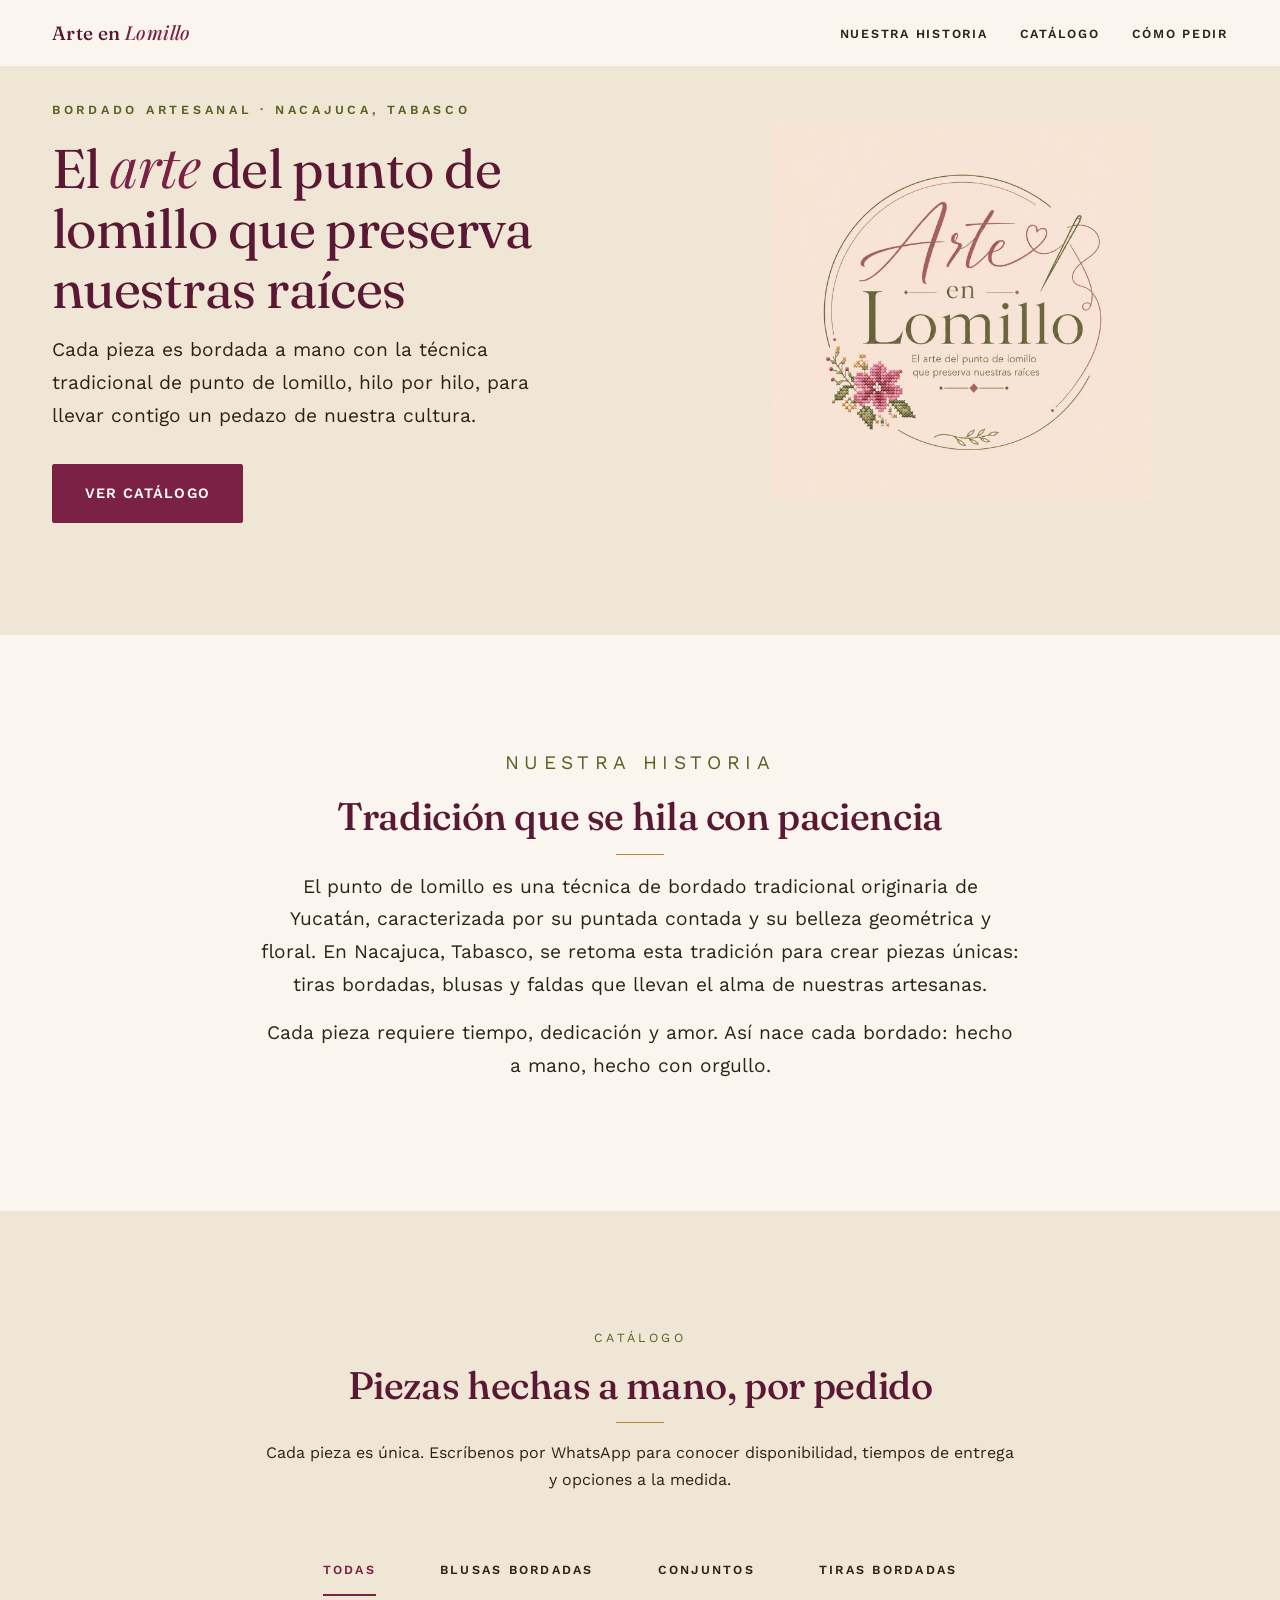
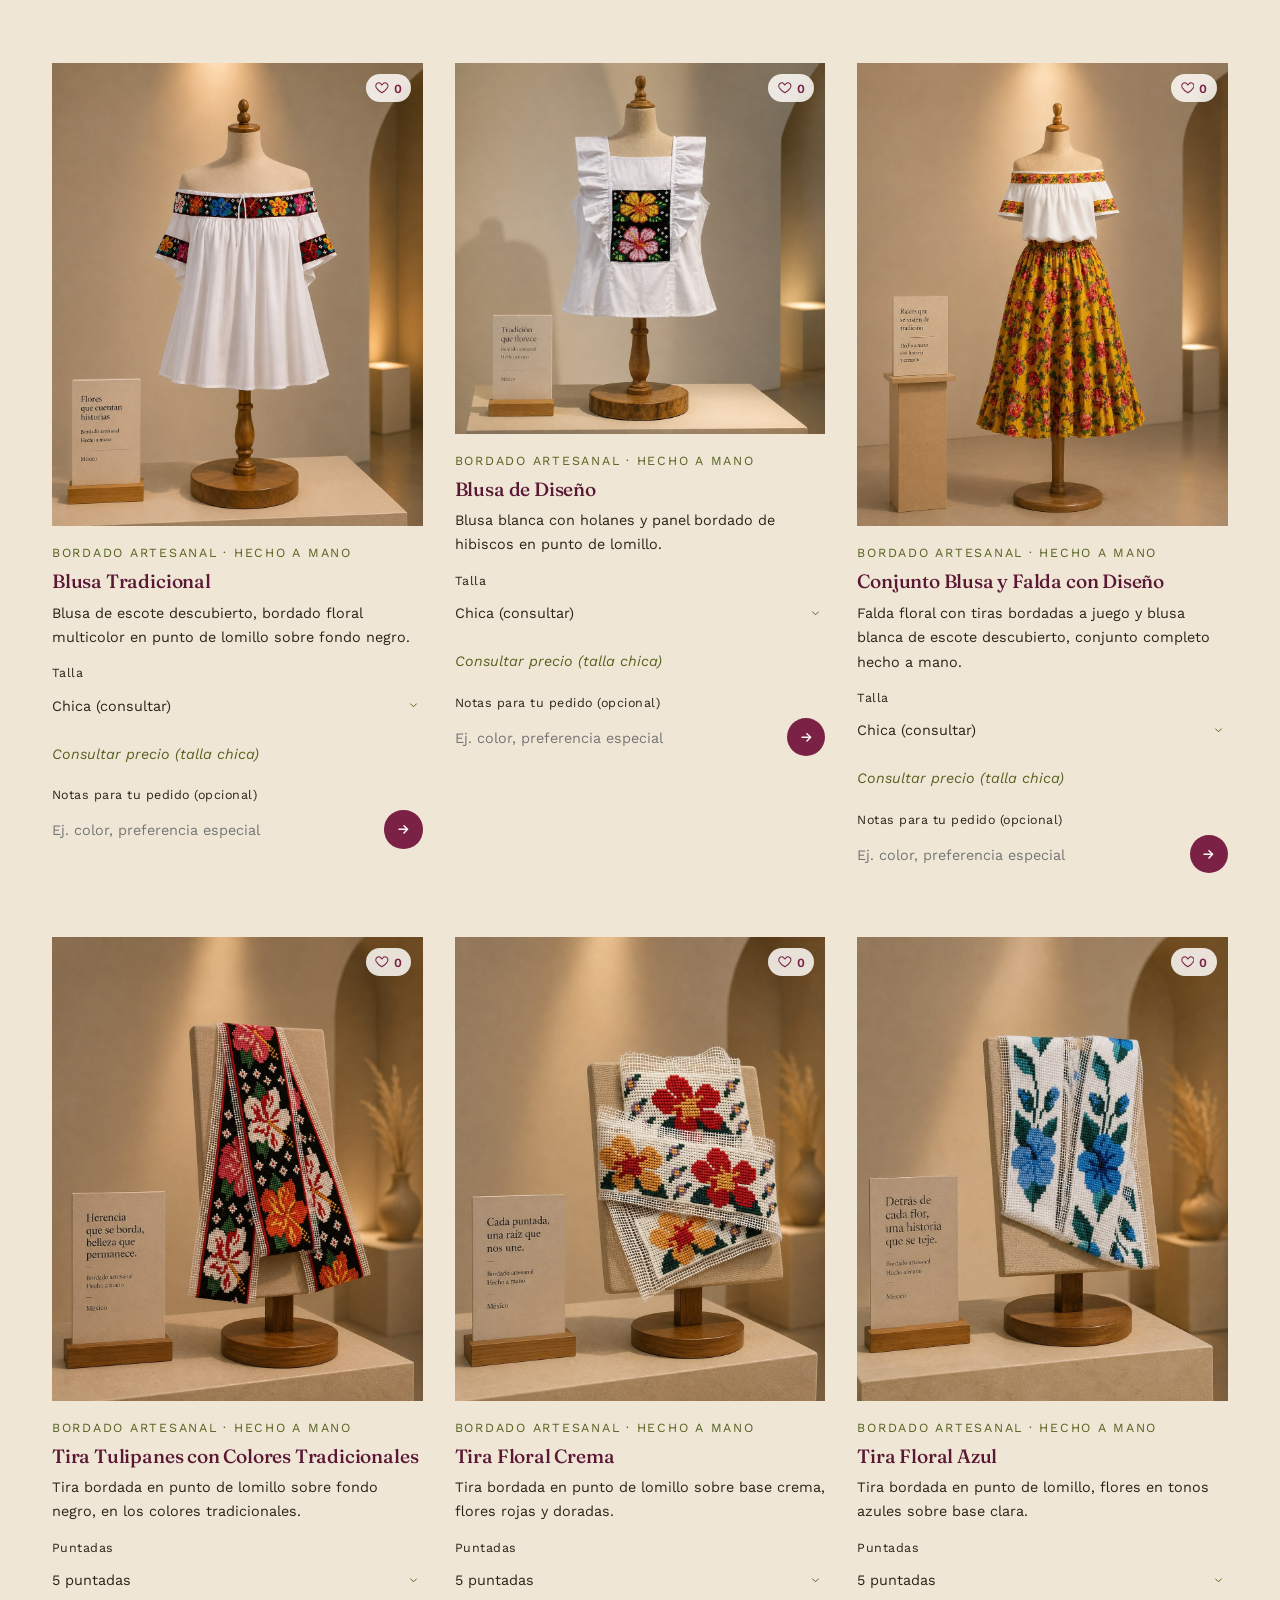
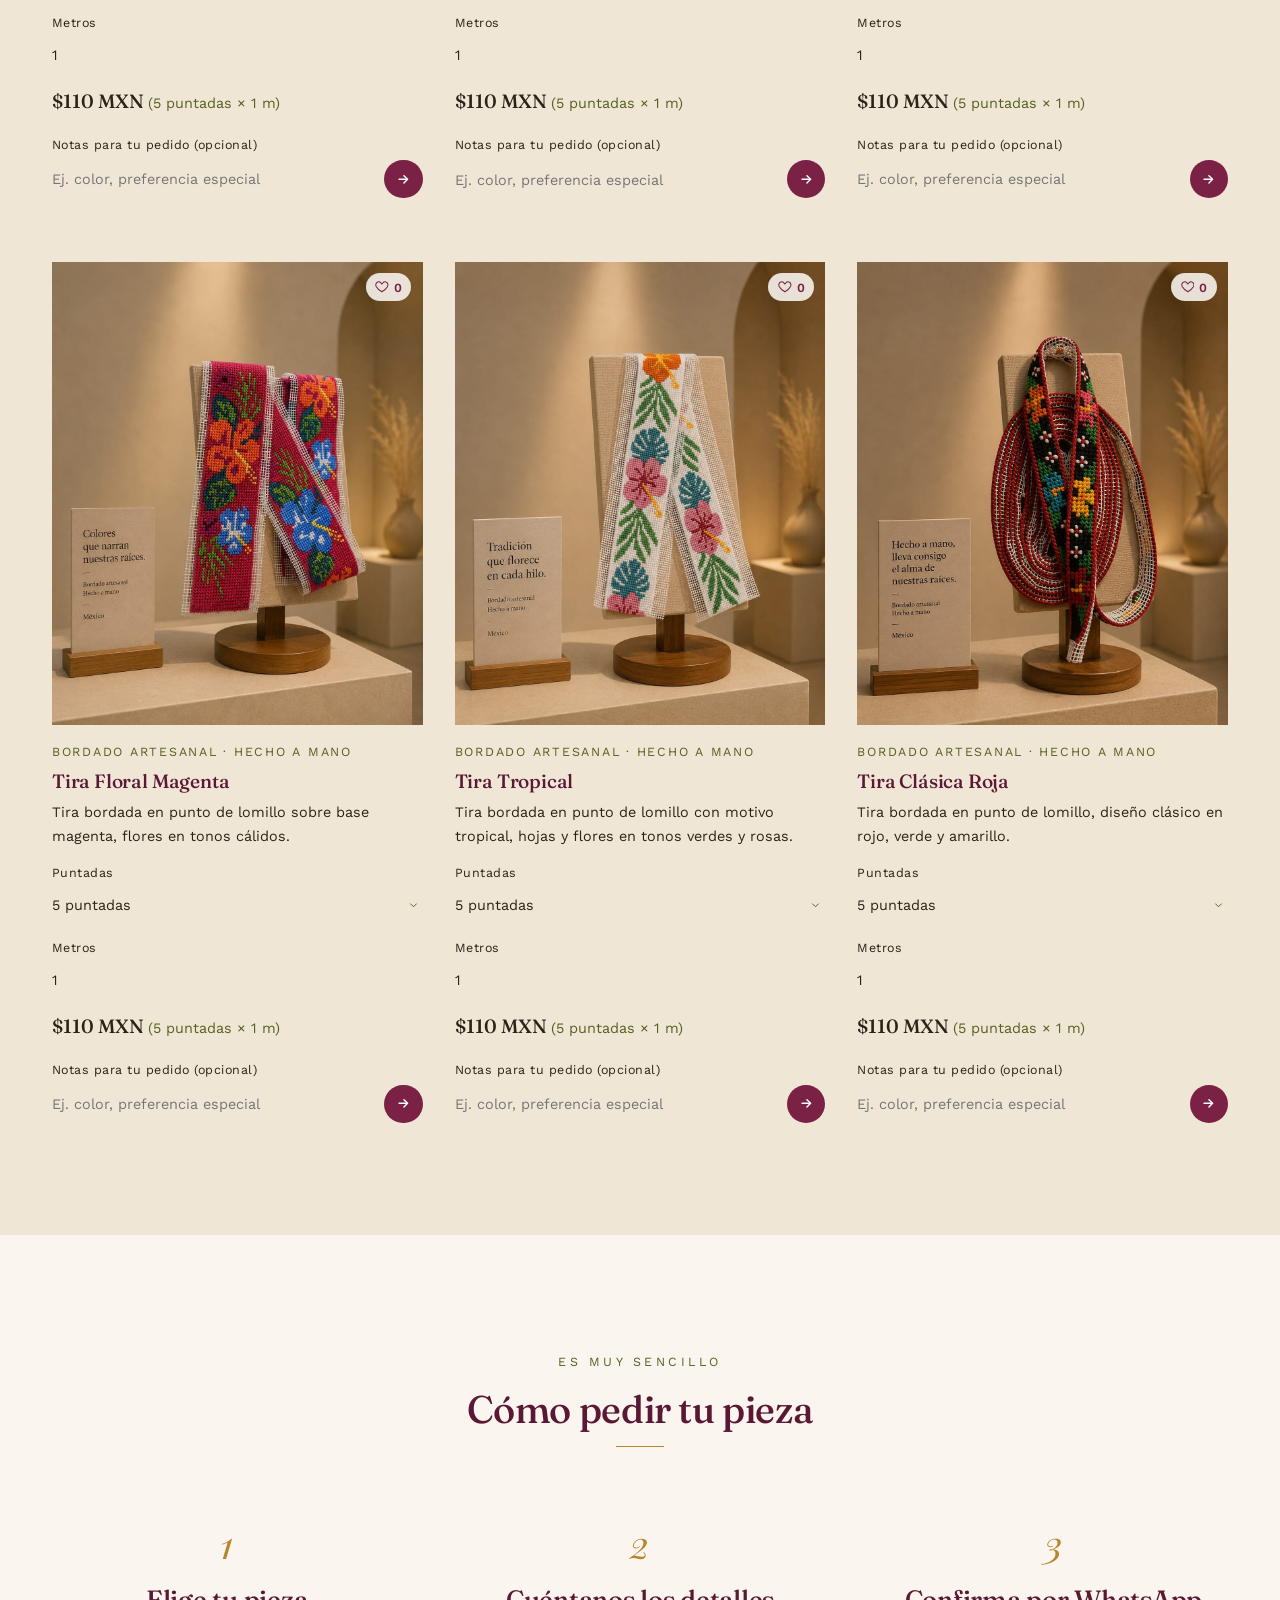
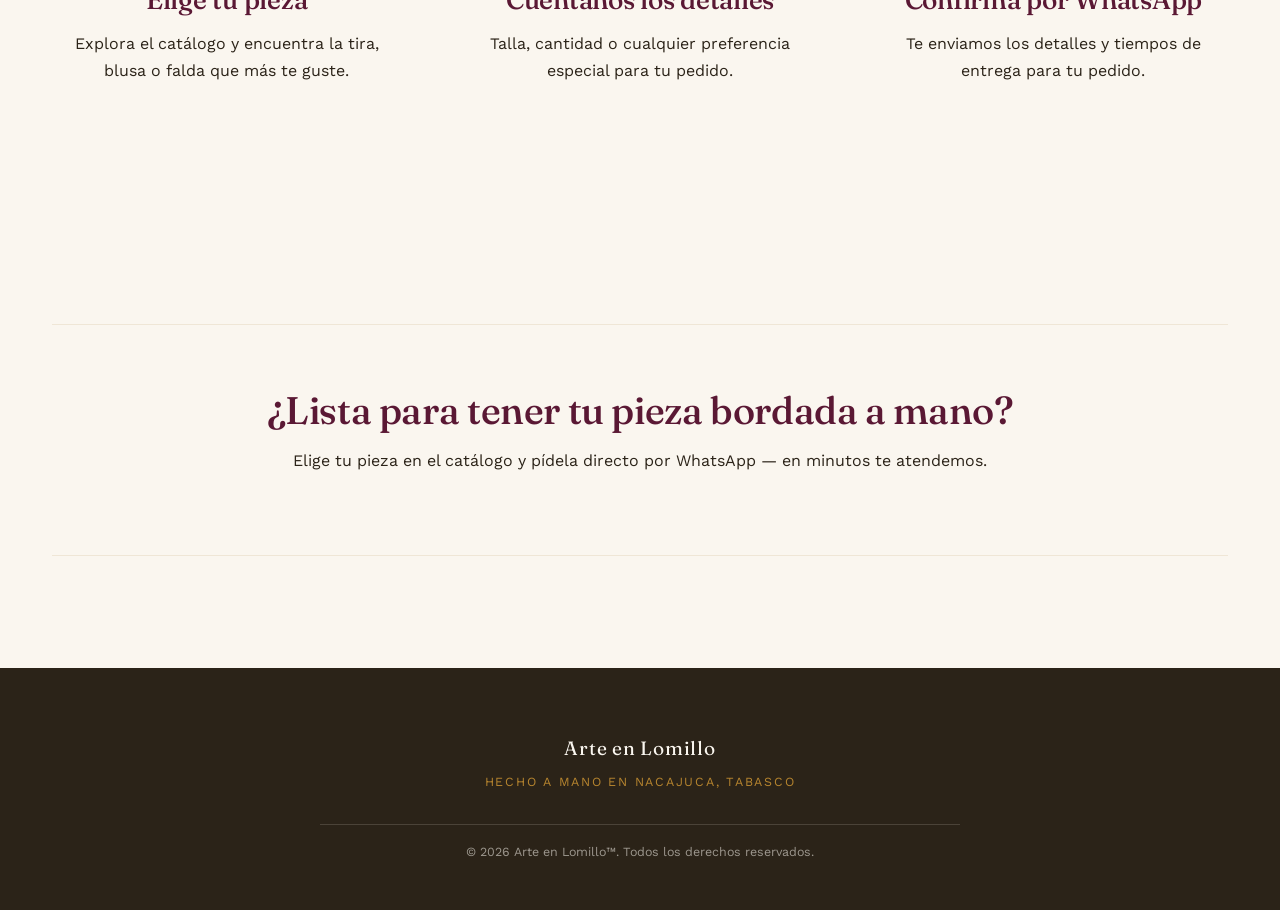
==== commit 5c382706: "feat: release Arte en Lomillo v1.0.0 First production-ready release.  Highlights: - Responsive de" ====
--- a/index.html
+++ b/index.html
@@ -15,13 +15,45 @@
   <meta name="twitter:title" content="Arte en Lomillo" />
   <meta name="twitter:description" content="Bordado artesanal hecho a mano en punto de lomillo, Nacajuca, Tabasco." />
 
-  <link rel="icon" type="image/jpeg" href="assets/img/marca/logo-badge.jpg" />
+  <meta name="theme-color" content="#7a2145" />
+
+  <link rel="manifest" href="site.webmanifest" />
+  <link rel="icon" type="image/x-icon" href="favicon.ico" />
+  <link rel="icon" type="image/png" sizes="32x32" href="favicon-32x32.png" />
+  <link rel="icon" type="image/png" sizes="16x16" href="favicon-16x16.png" />
+  <link rel="apple-touch-icon" sizes="180x180" href="apple-touch-icon.png" />
 
   <link rel="preconnect" href="https://fonts.googleapis.com" />
   <link rel="preconnect" href="https://fonts.gstatic.com" crossorigin />
   <link href="https://fonts.googleapis.com/css2?family=Fraunces:opsz,wght@9..144,400;9..144,600;9..144,700&family=Playfair+Display:ital@1&family=Work+Sans:wght@400;500;600;700&display=swap" rel="stylesheet" />
 
   <link rel="stylesheet" href="assets/css/style.css" />
+
+  <script type="application/ld+json">
+  {
+    "@context": "https://schema.org",
+    "@type": "Store",
+    "name": "Arte en Lomillo",
+    "description": "Bordado artesanal hecho a mano en punto de lomillo, elaborado en Nacajuca, Tabasco.",
+    "image": "assets/img/marca/logo-badge.jpg",
+    "priceRange": "$$",
+    "address": {
+      "@type": "PostalAddress",
+      "addressLocality": "Nacajuca",
+      "addressRegion": "Tabasco",
+      "addressCountry": "MX"
+    },
+    "areaServed": "MX",
+    "makesOffer": {
+      "@type": "Offer",
+      "itemOffered": {
+        "@type": "Product",
+        "name": "Bordado artesanal en punto de lomillo",
+        "category": "Ropa y accesorios bordados a mano"
+      }
+    }
+  }
+  </script>
 </head>
 <body>
   <a class="enlace-saltar" href="#contenido">Saltar al contenido</a>
@@ -169,7 +201,7 @@
     <div class="contenedor">
       <p class="pie__marca">Arte en Lomillo</p>
       <p class="pie__ubicacion">Hecho a mano en Nacajuca, Tabasco</p>
-      <p class="pie__aviso">© 2026 Arte en Lomillo. Todos los derechos reservados.</p>
+      <p class="pie__aviso">© 2026 Arte en Lomillo™. Todos los derechos reservados.</p>
     </div>
   </footer>
 
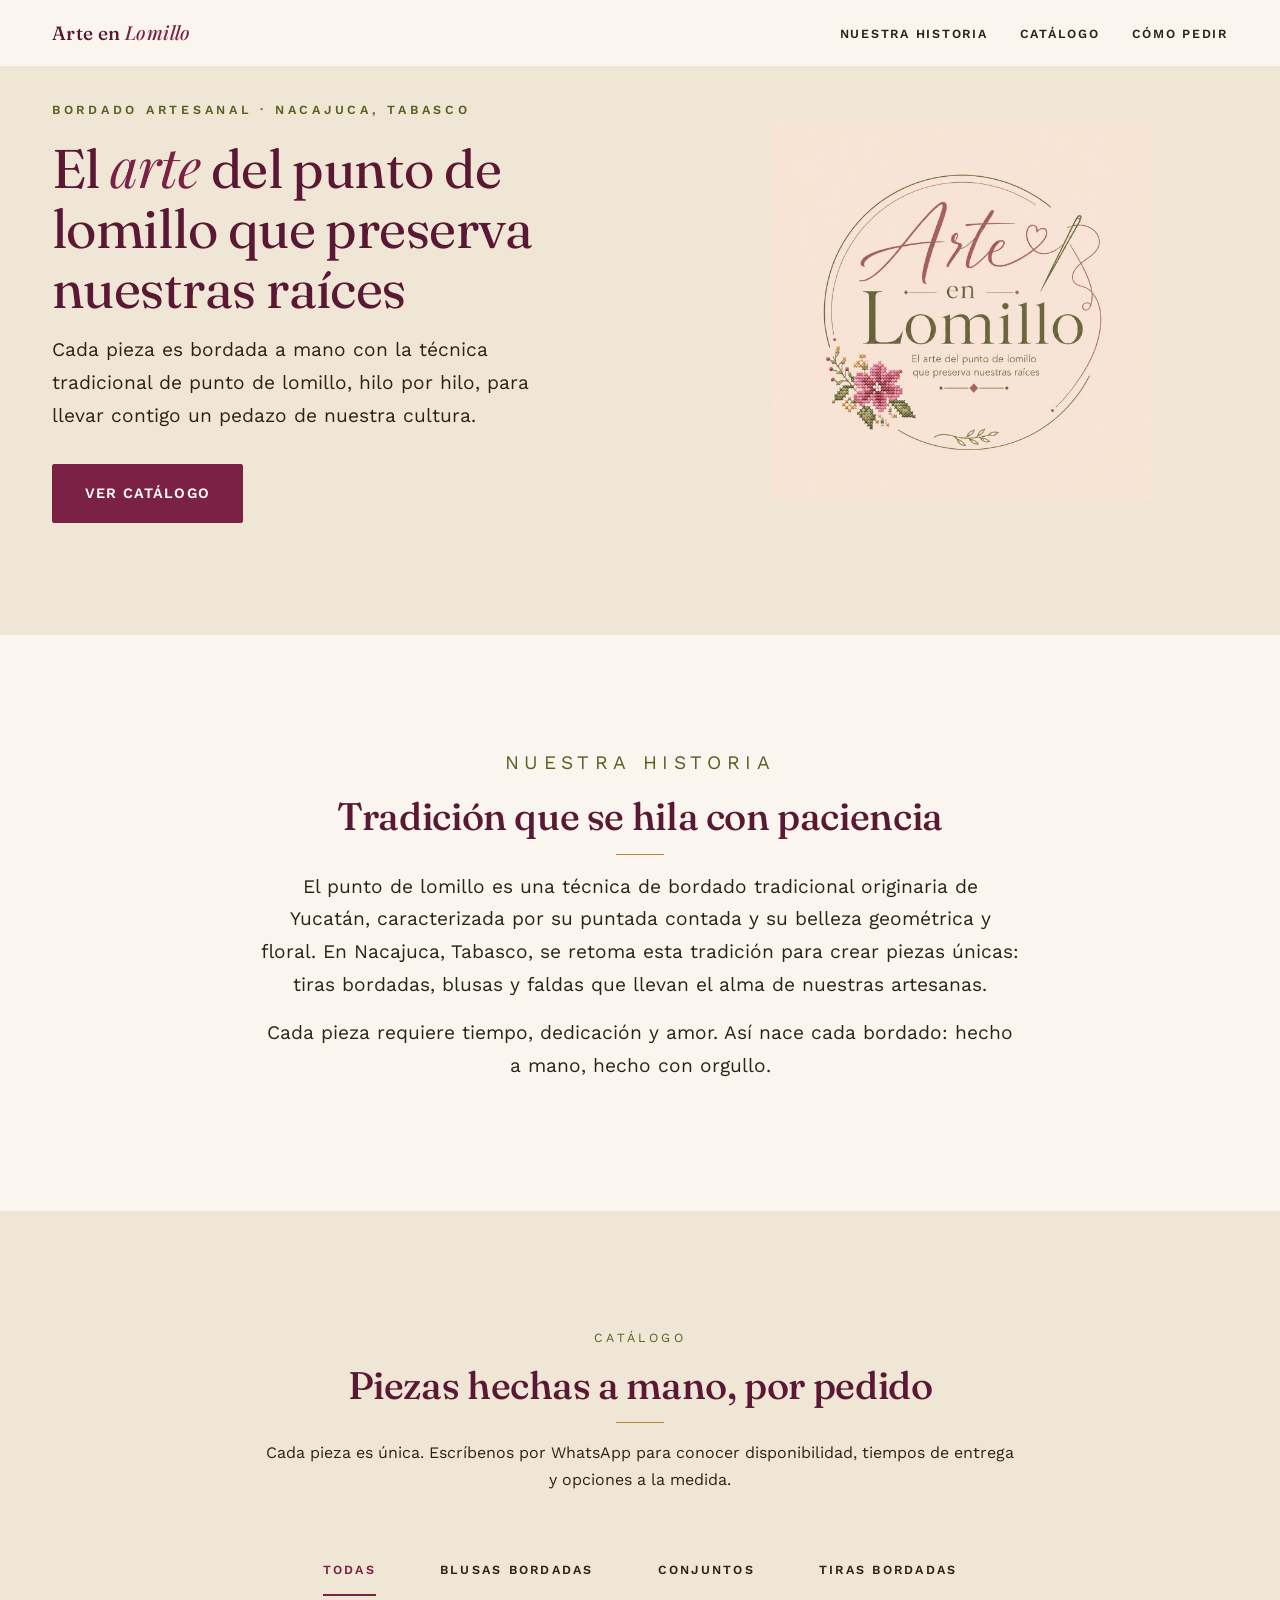
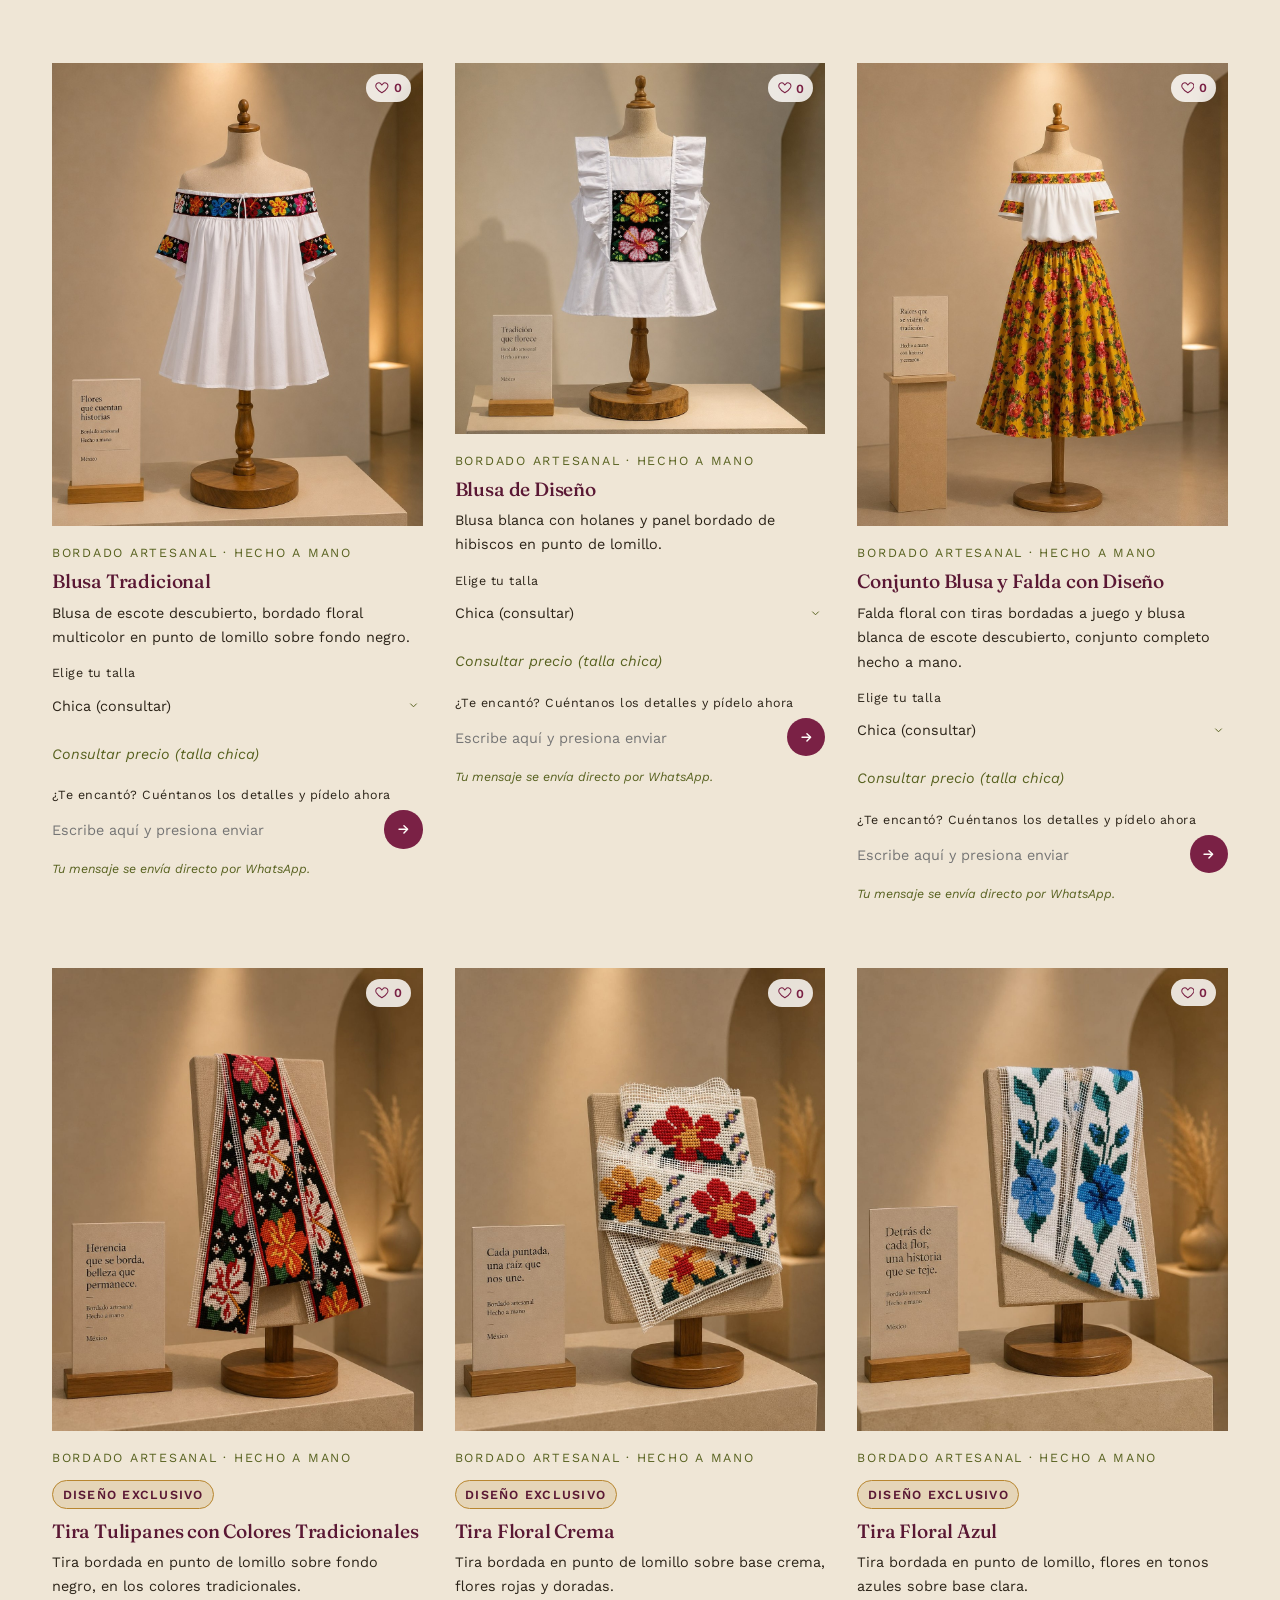
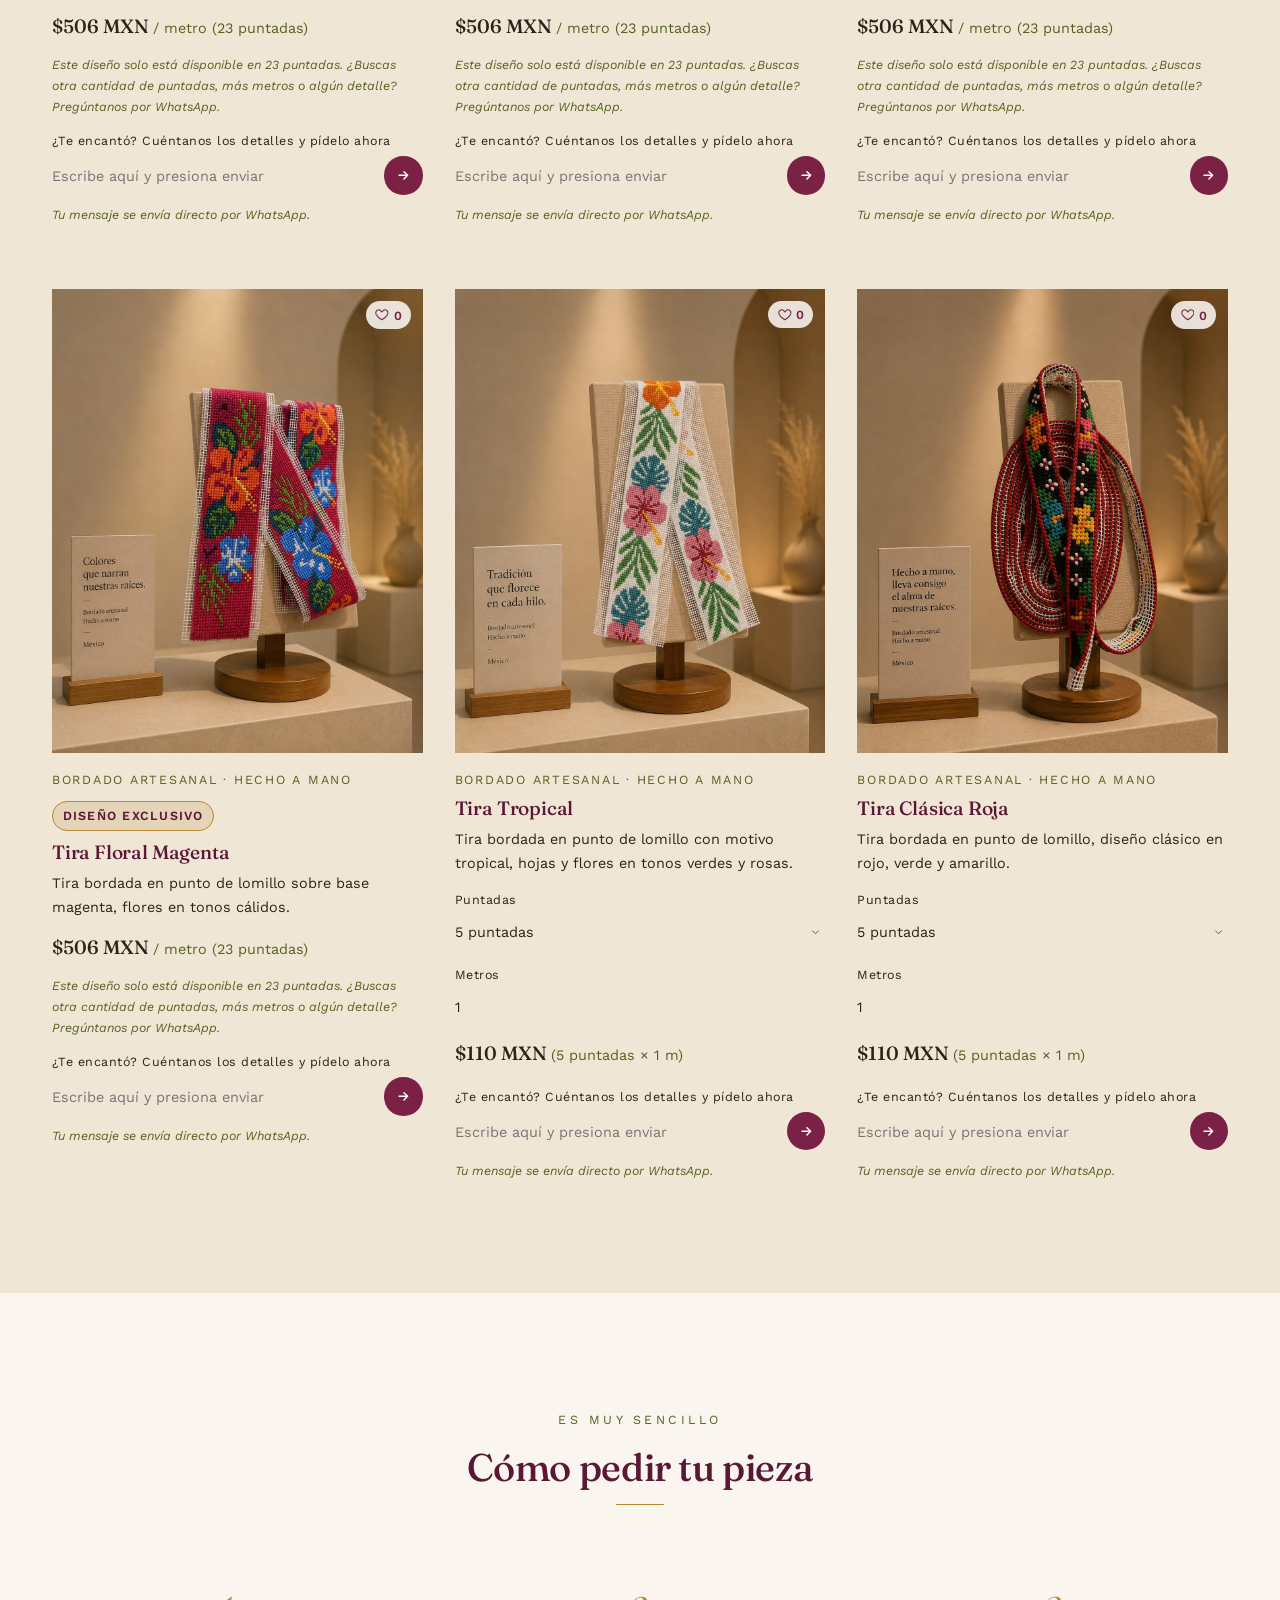
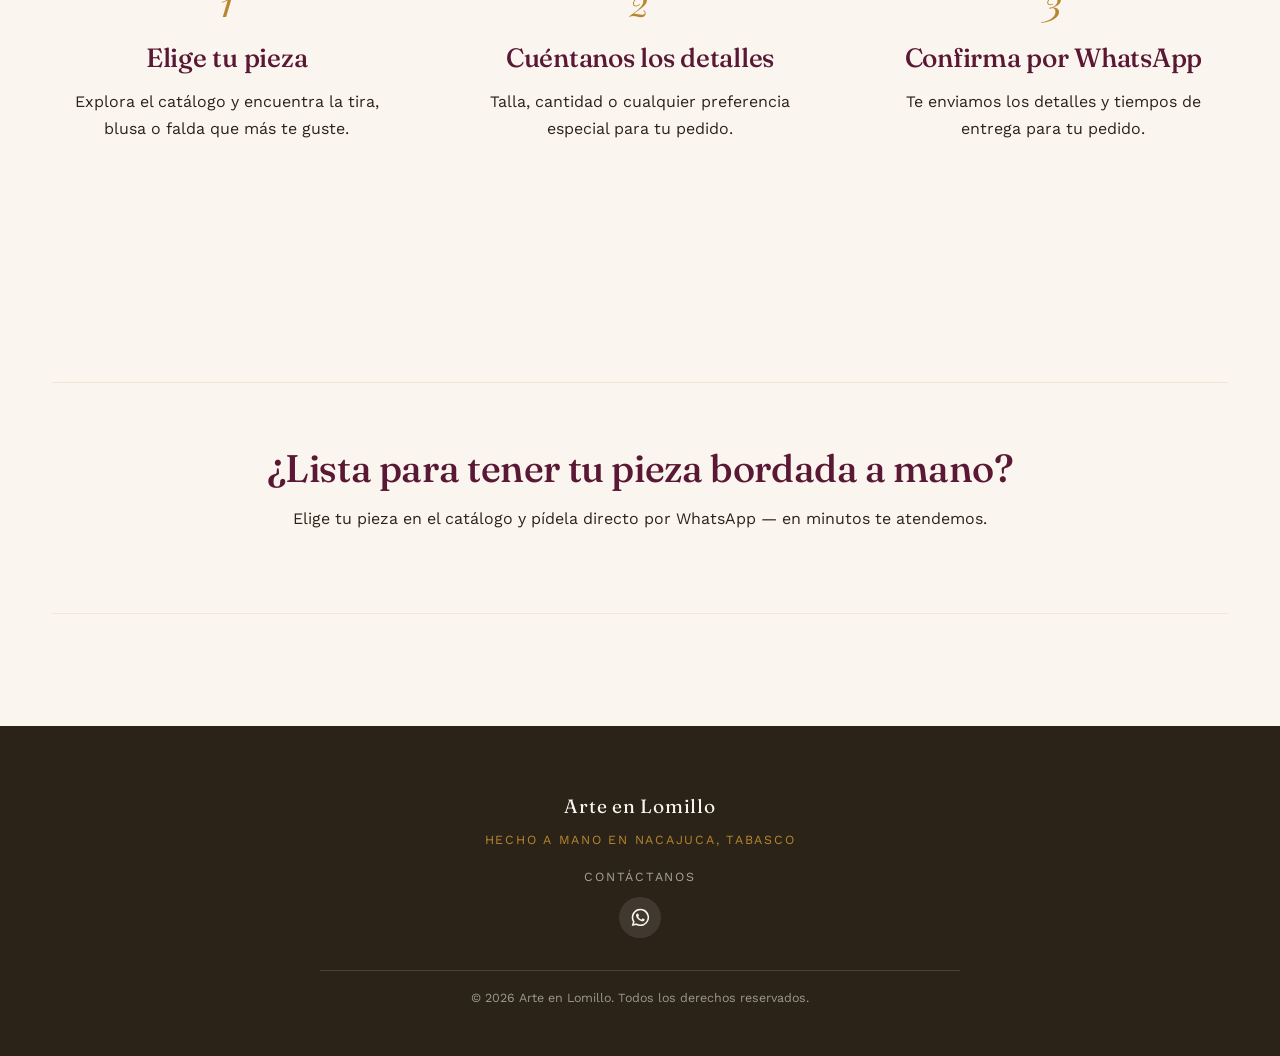
==== commit db9ef993: "fix: corrige el selector de metros Se corrige un error en el selector de metros que impedía su funci" ====
--- a/index.html
+++ b/index.html
@@ -201,7 +201,17 @@
     <div class="contenedor">
       <p class="pie__marca">Arte en Lomillo</p>
       <p class="pie__ubicacion">Hecho a mano en Nacajuca, Tabasco</p>
-      <p class="pie__aviso">© 2026 Arte en Lomillo™. Todos los derechos reservados.</p>
+
+      <div class="pie__contacto">
+        <p class="pie__contacto-titulo">Contáctanos</p>
+        <a class="pie__whatsapp" href="https://wa.me/5219933840634" target="_blank" rel="noopener" aria-label="Contáctanos por WhatsApp">
+          <svg viewBox="0 0 24 24" fill="currentColor" aria-hidden="true" focusable="false">
+            <path d="M12 2a10 10 0 0 0-8.62 15.06L2 22l5.06-1.33A10 10 0 1 0 12 2Zm0 18.2a8.16 8.16 0 0 1-4.16-1.14l-.3-.18-3 .79.8-2.93-.2-.3A8.2 8.2 0 1 1 12 20.2Zm4.52-6.14c-.25-.13-1.47-.72-1.7-.8-.23-.08-.4-.13-.56.13-.17.25-.65.8-.79.96-.15.17-.29.19-.54.06a6.7 6.7 0 0 1-1.97-1.22 7.4 7.4 0 0 1-1.36-1.7c-.14-.25 0-.38.11-.5.11-.12.25-.29.37-.44.12-.15.16-.25.25-.42.08-.17.04-.31-.02-.44-.06-.13-.56-1.35-.77-1.85-.2-.48-.4-.42-.56-.42h-.48a.9.9 0 0 0-.65.3 2.75 2.75 0 0 0-.86 2.05c0 1.2.87 2.37 1 2.53.12.17 1.71 2.6 4.14 3.65.58.25 1.03.4 1.38.51.58.19 1.11.16 1.53.1.47-.07 1.47-.6 1.67-1.18.21-.58.21-1.07.15-1.18-.06-.1-.23-.16-.48-.28Z" />
+          </svg>
+        </a>
+      </div>
+
+      <p class="pie__aviso">© 2026 Arte en Lomillo. Todos los derechos reservados.</p>
     </div>
   </footer>
 
--- a/assets/css/style.css
+++ b/assets/css/style.css
@@ -329,6 +329,35 @@
 .producto-card:hover .producto-card__imagen img { transform: scale(1.035); }
 .producto-card__cuerpo { display: flex; flex-direction: column; gap: 0.5rem; flex-grow: 1; }
 .producto-card__categoria { font-size: var(--text-xs); letter-spacing: 0.14em; text-transform: uppercase; color: var(--color-oliva); margin: 0; }
+
+.etiqueta-exclusiva {
+  display: inline-block;
+  align-self: flex-start;
+  font-size: var(--text-xs);
+  letter-spacing: 0.1em;
+  text-transform: uppercase;
+  font-weight: 600;
+  color: var(--color-vino-oscuro);
+  background-color: rgba(184, 134, 47, 0.18);
+  border: 1px solid var(--color-dorado);
+  padding: 0.2rem 0.6rem;
+  border-radius: 999px;
+  margin: 0.2rem 0;
+}
+
+.producto-card__nota-exclusiva {
+  font-size: var(--text-xs);
+  font-style: italic;
+  color: var(--color-oliva);
+  margin: 0;
+}
+
+.producto-card__ayuda {
+  font-size: var(--text-xs);
+  font-style: italic;
+  color: var(--color-oliva);
+  margin: 0.3rem 0 0;
+}
 .producto-card__nombre { font-family: var(--font-display); font-weight: 500; font-size: var(--text-lg); color: var(--color-vino-oscuro); margin: 0; }
 .producto-card__descripcion { font-size: var(--text-sm); color: var(--color-tinta); margin: 0; }
 .producto-card__precio { font-family: var(--font-display); font-weight: 500; color: var(--color-tinta); font-size: var(--text-lg); margin: 0.2rem 0; }
@@ -425,7 +454,38 @@
 .pie { background-color: var(--color-tinta); color: var(--color-crema); padding: var(--space-lg) 0 var(--space-md); text-align: center; }
 .pie__marca { font-family: var(--font-display); font-size: var(--text-lg); letter-spacing: 0.04em; margin-bottom: 0.4rem; }
 .pie__ubicacion { font-size: var(--text-xs); letter-spacing: 0.14em; text-transform: uppercase; color: var(--color-dorado); margin-bottom: var(--space-sm); }
+
+.pie__contacto { margin: var(--space-sm) 0; }
+
+.pie__contacto-titulo {
+  font-size: var(--text-xs);
+  letter-spacing: 0.14em;
+  text-transform: uppercase;
+  color: rgba(250, 246, 239, 0.6);
+  margin-bottom: 0.6rem;
+}
+
+.pie__whatsapp {
+  display: inline-flex;
+  align-items: center;
+  justify-content: center;
+  width: 2.6rem;
+  height: 2.6rem;
+  border-radius: 50%;
+  background-color: rgba(250, 246, 239, 0.1);
+  color: var(--color-crema);
+  transition: background-color 0.2s ease, transform 0.2s ease;
+}
+
+.pie__whatsapp svg { width: 1.3em; height: 1.3em; }
+
+.pie__whatsapp:hover,
+.pie__whatsapp:focus-visible {
+  background-color: var(--color-vino);
+  transform: translateY(-2px);
+}
 .pie a { text-decoration: none; border-bottom: 1px solid rgba(250, 246, 239, 0.4); }
+.pie a.pie__whatsapp { border-bottom: none; }
 .pie__aviso { font-size: var(--text-xs); color: rgba(250, 246, 239, 0.55); margin-top: var(--space-md); border-top: 1px solid rgba(250, 246, 239, 0.15); padding-top: var(--space-sm); max-width: 640px; margin-left: auto; margin-right: auto; }
 
 /* ========================================================= */
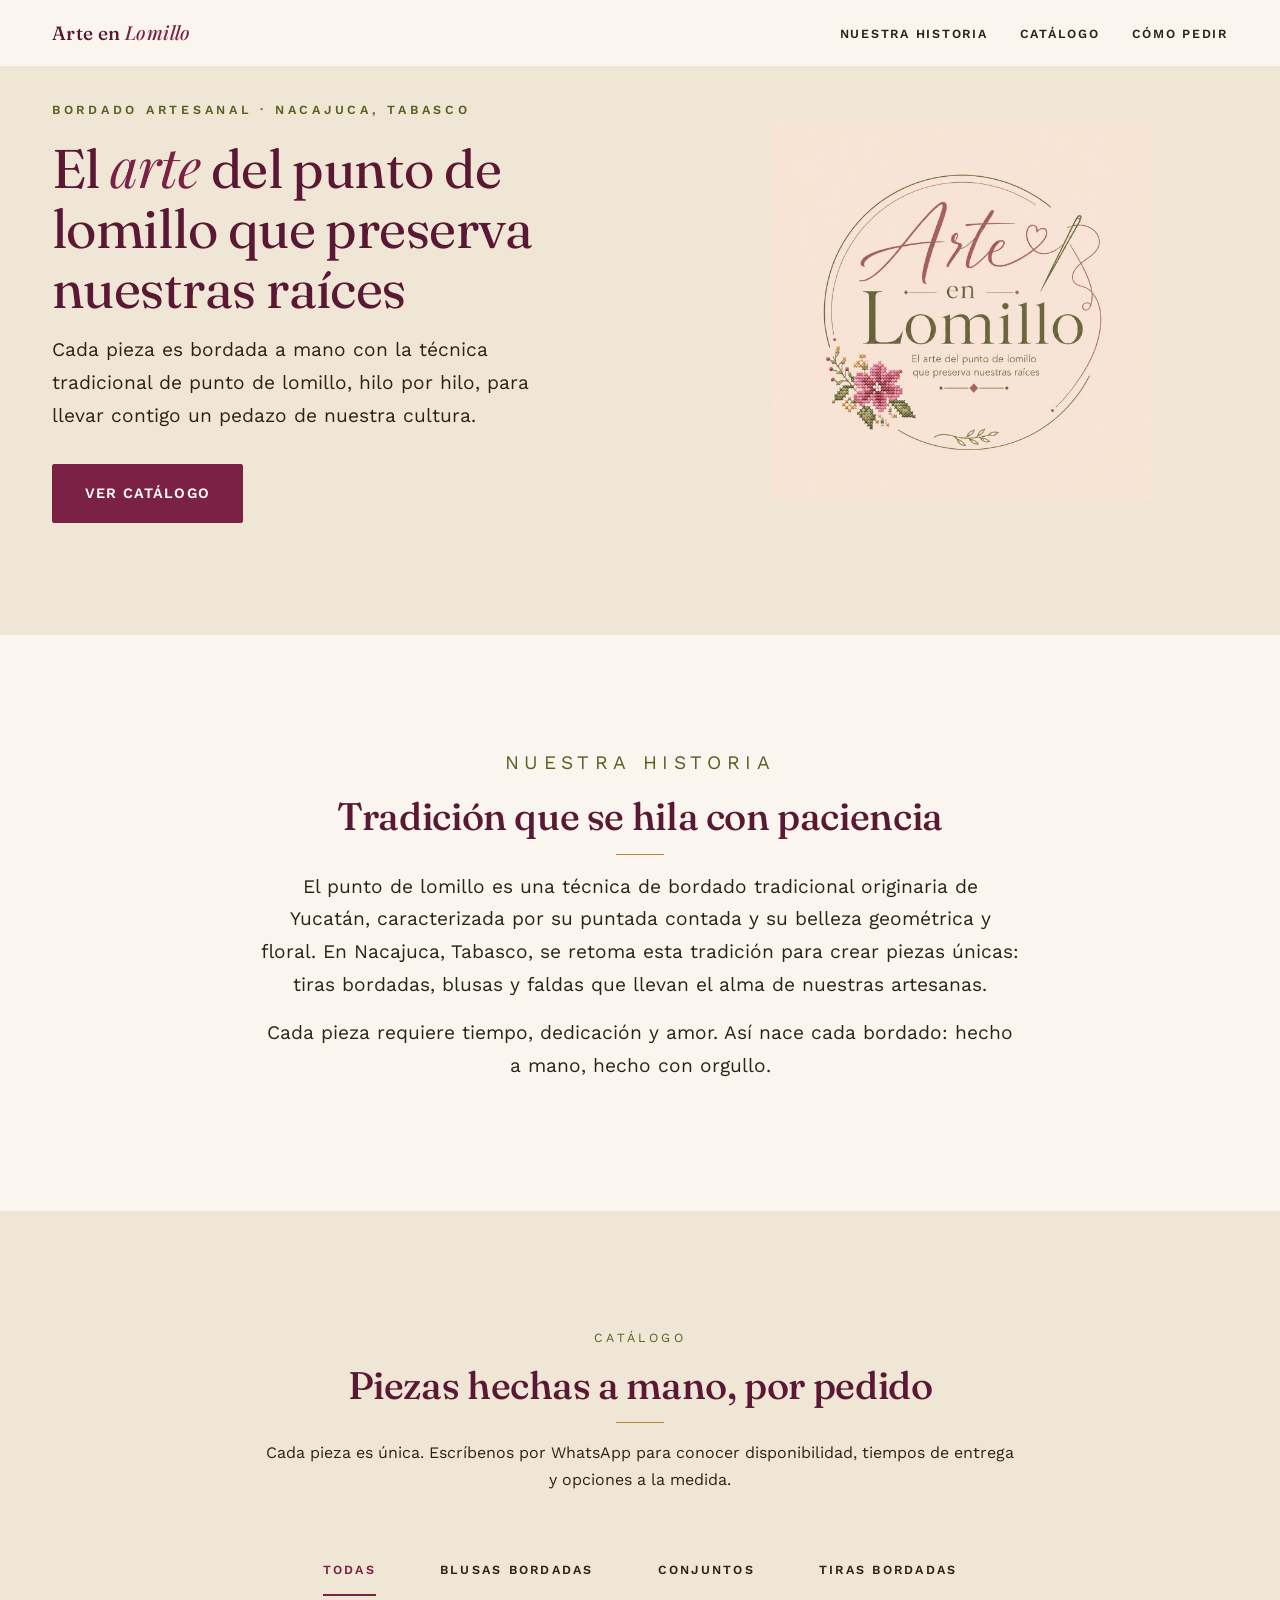
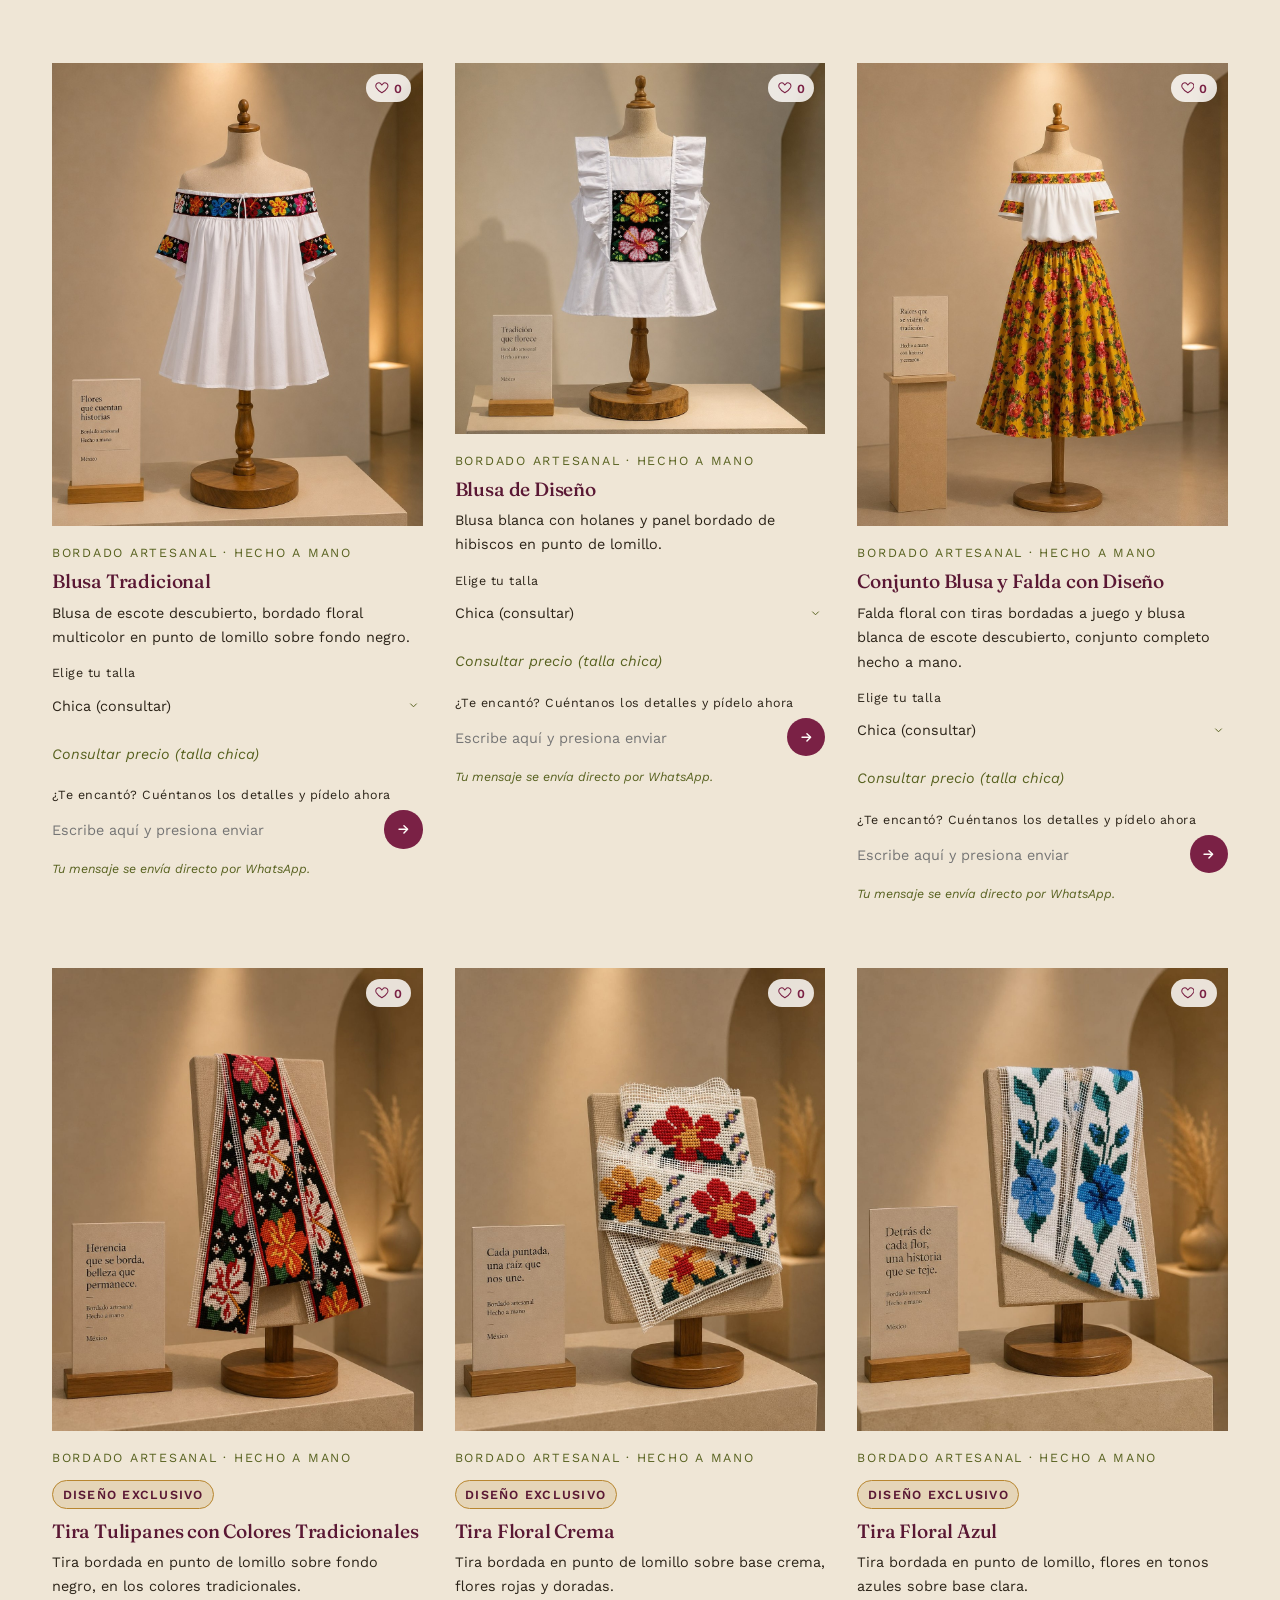
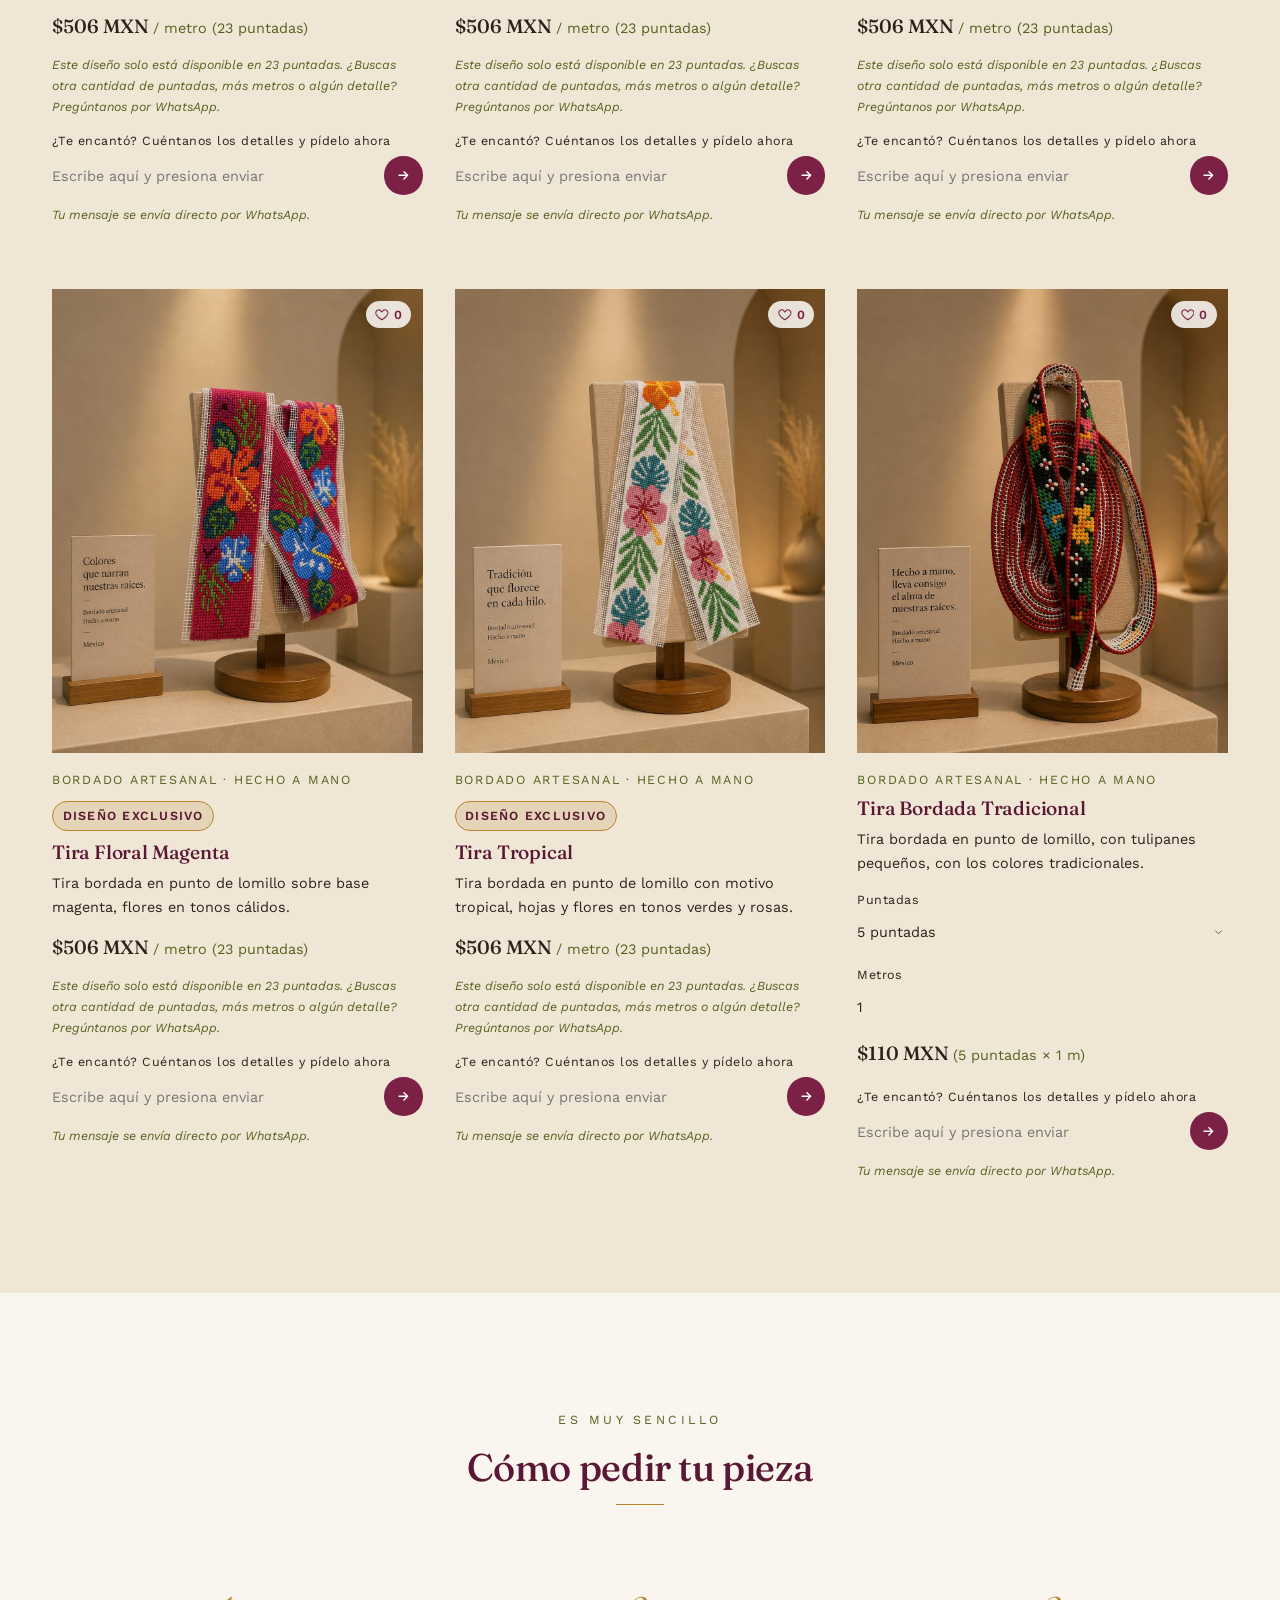
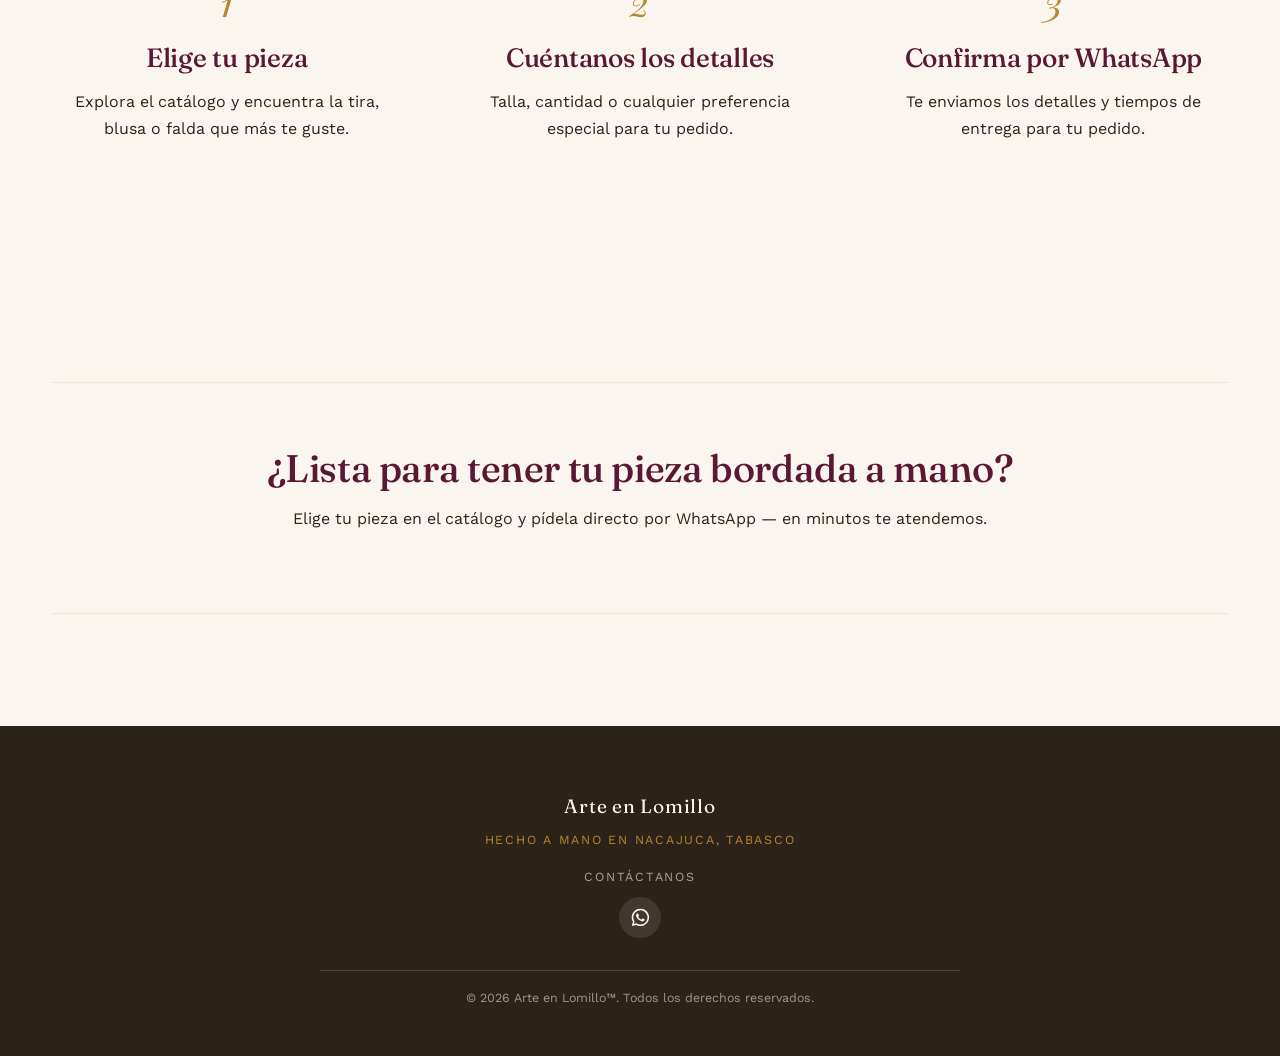
==== commit bb757d02: "style: polish UI before production release - Improved visual consistency - Minor UI polish - Ready" ====
--- a/index.html
+++ b/index.html
@@ -5,15 +5,20 @@
   <meta name="viewport" content="width=device-width, initial-scale=1.0" />
   <title>Arte en Lomillo — Bordado artesanal punto de lomillo, Tabasco</title>
   <meta name="description" content="Bordado artesanal hecho a mano en punto de lomillo, elaborado en Nacajuca, Tabasco. Blusas, faldas y tiras bordadas por pedido. Pide directo por WhatsApp." />
+  <link rel="canonical" href="https://arteenlomillo.com/" />
 
   <meta property="og:title" content="Arte en Lomillo" />
   <meta property="og:description" content="El arte del punto de lomillo que preserva nuestras raíces. Bordado artesanal hecho a mano en Nacajuca, Tabasco." />
   <meta property="og:type" content="website" />
-  <meta property="og:image" content="assets/img/marca/logo-badge.jpg" />
+  <meta property="og:url" content="https://arteenlomillo.com/" />
+  <meta property="og:site_name" content="Arte en Lomillo" />
+  <meta property="og:locale" content="es_MX" />
+  <meta property="og:image" content="https://arteenlomillo.com/assets/img/marca/logo-badge.jpg" />
 
   <meta name="twitter:card" content="summary_large_image" />
   <meta name="twitter:title" content="Arte en Lomillo" />
   <meta name="twitter:description" content="Bordado artesanal hecho a mano en punto de lomillo, Nacajuca, Tabasco." />
+  <meta name="twitter:image" content="https://arteenlomillo.com/assets/img/marca/logo-badge.jpg" />
 
   <meta name="theme-color" content="#7a2145" />
 
@@ -34,6 +39,7 @@
     "@context": "https://schema.org",
     "@type": "Store",
     "name": "Arte en Lomillo",
+    "url": "https://arteenlomillo.com/",
     "description": "Bordado artesanal hecho a mano en punto de lomillo, elaborado en Nacajuca, Tabasco.",
     "image": "assets/img/marca/logo-badge.jpg",
     "priceRange": "$$",
@@ -211,7 +217,7 @@
         </a>
       </div>
 
-      <p class="pie__aviso">© 2026 Arte en Lomillo. Todos los derechos reservados.</p>
+      <p class="pie__aviso">© 2026 Arte en Lomillo™. Todos los derechos reservados.</p>
     </div>
   </footer>
 
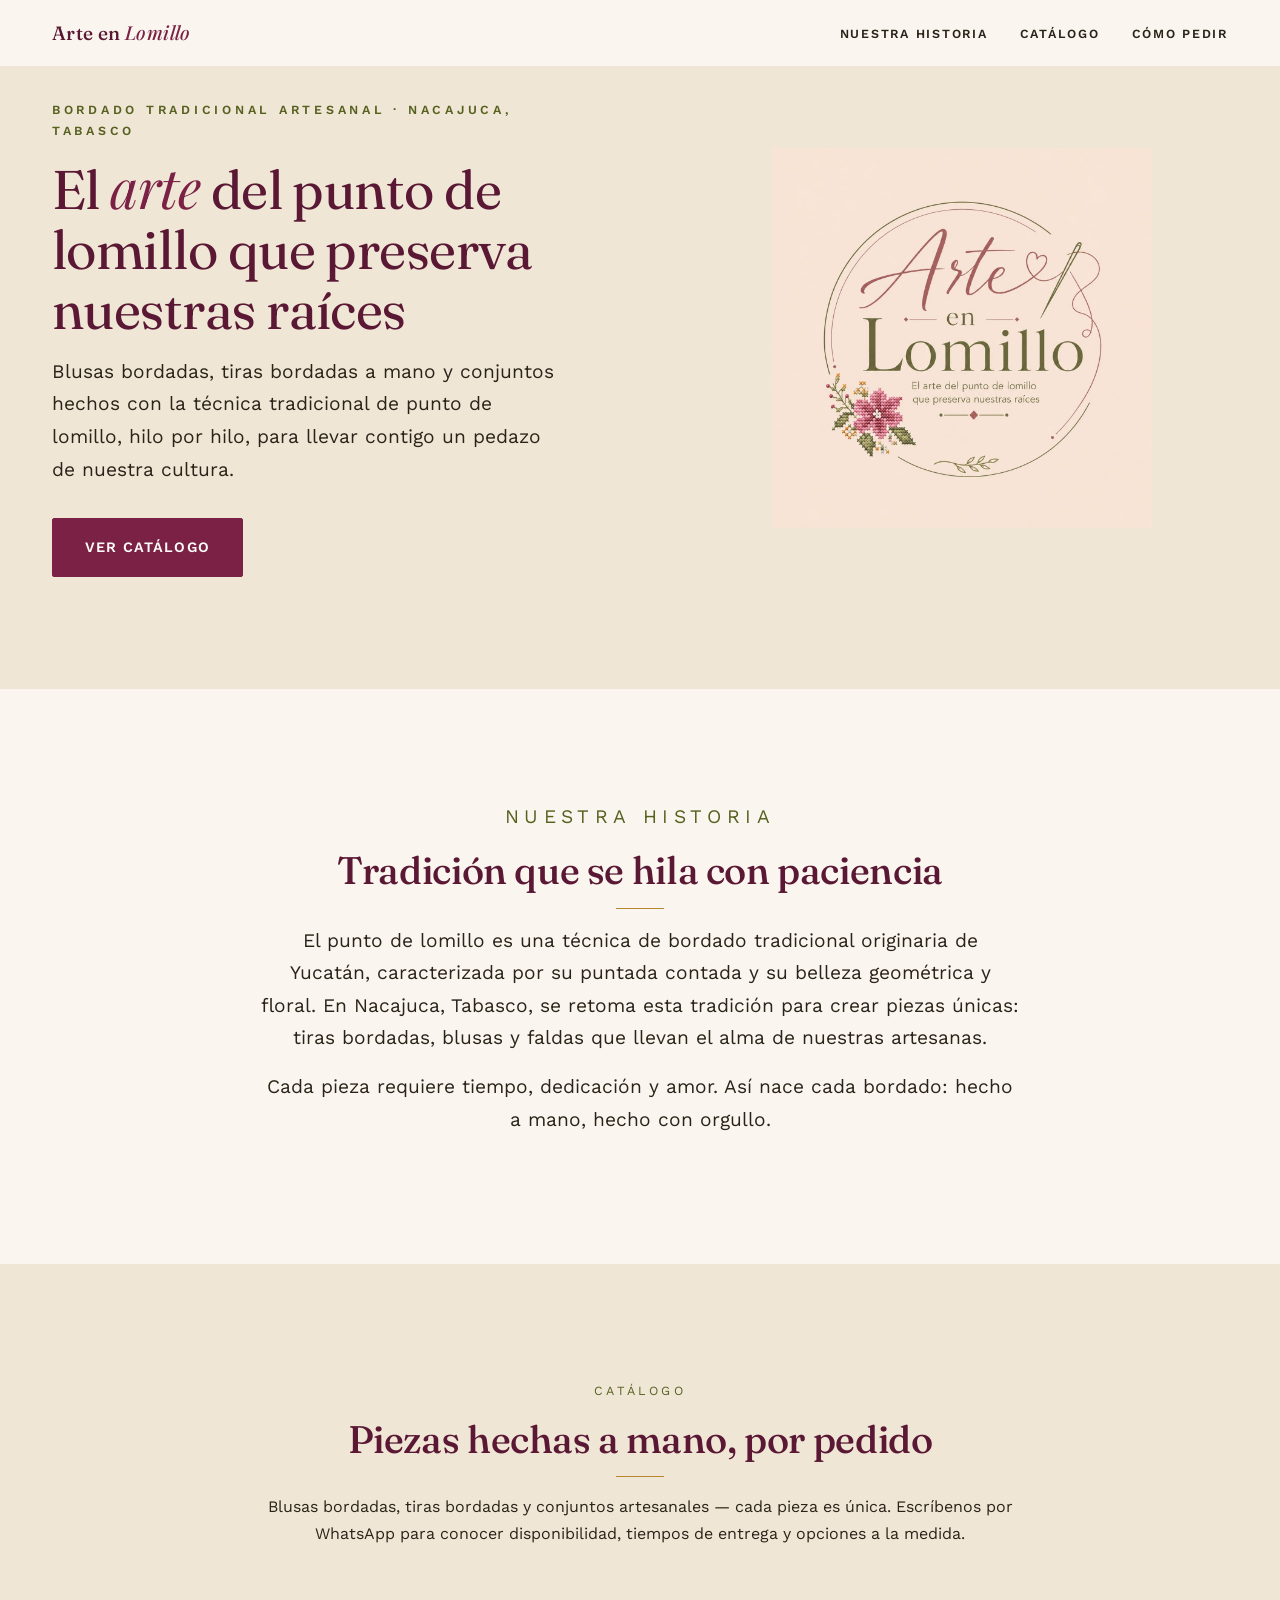
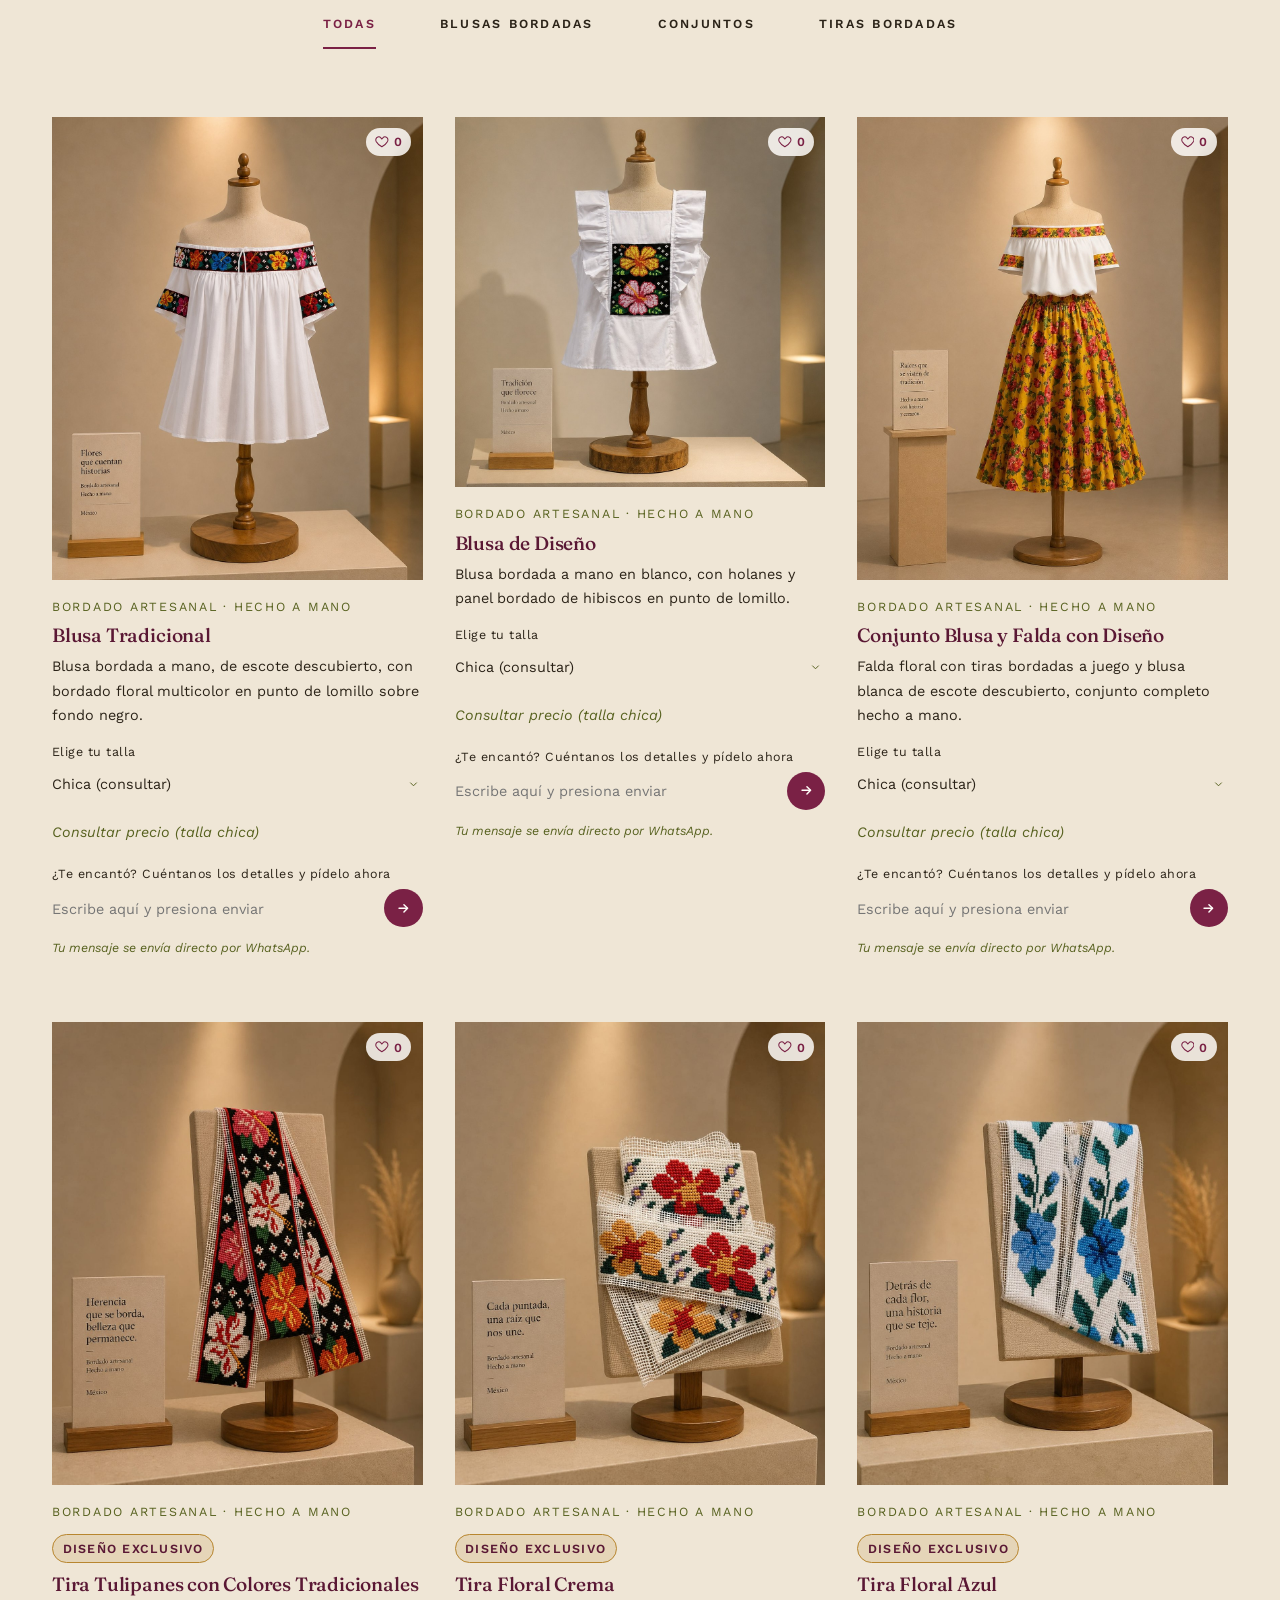
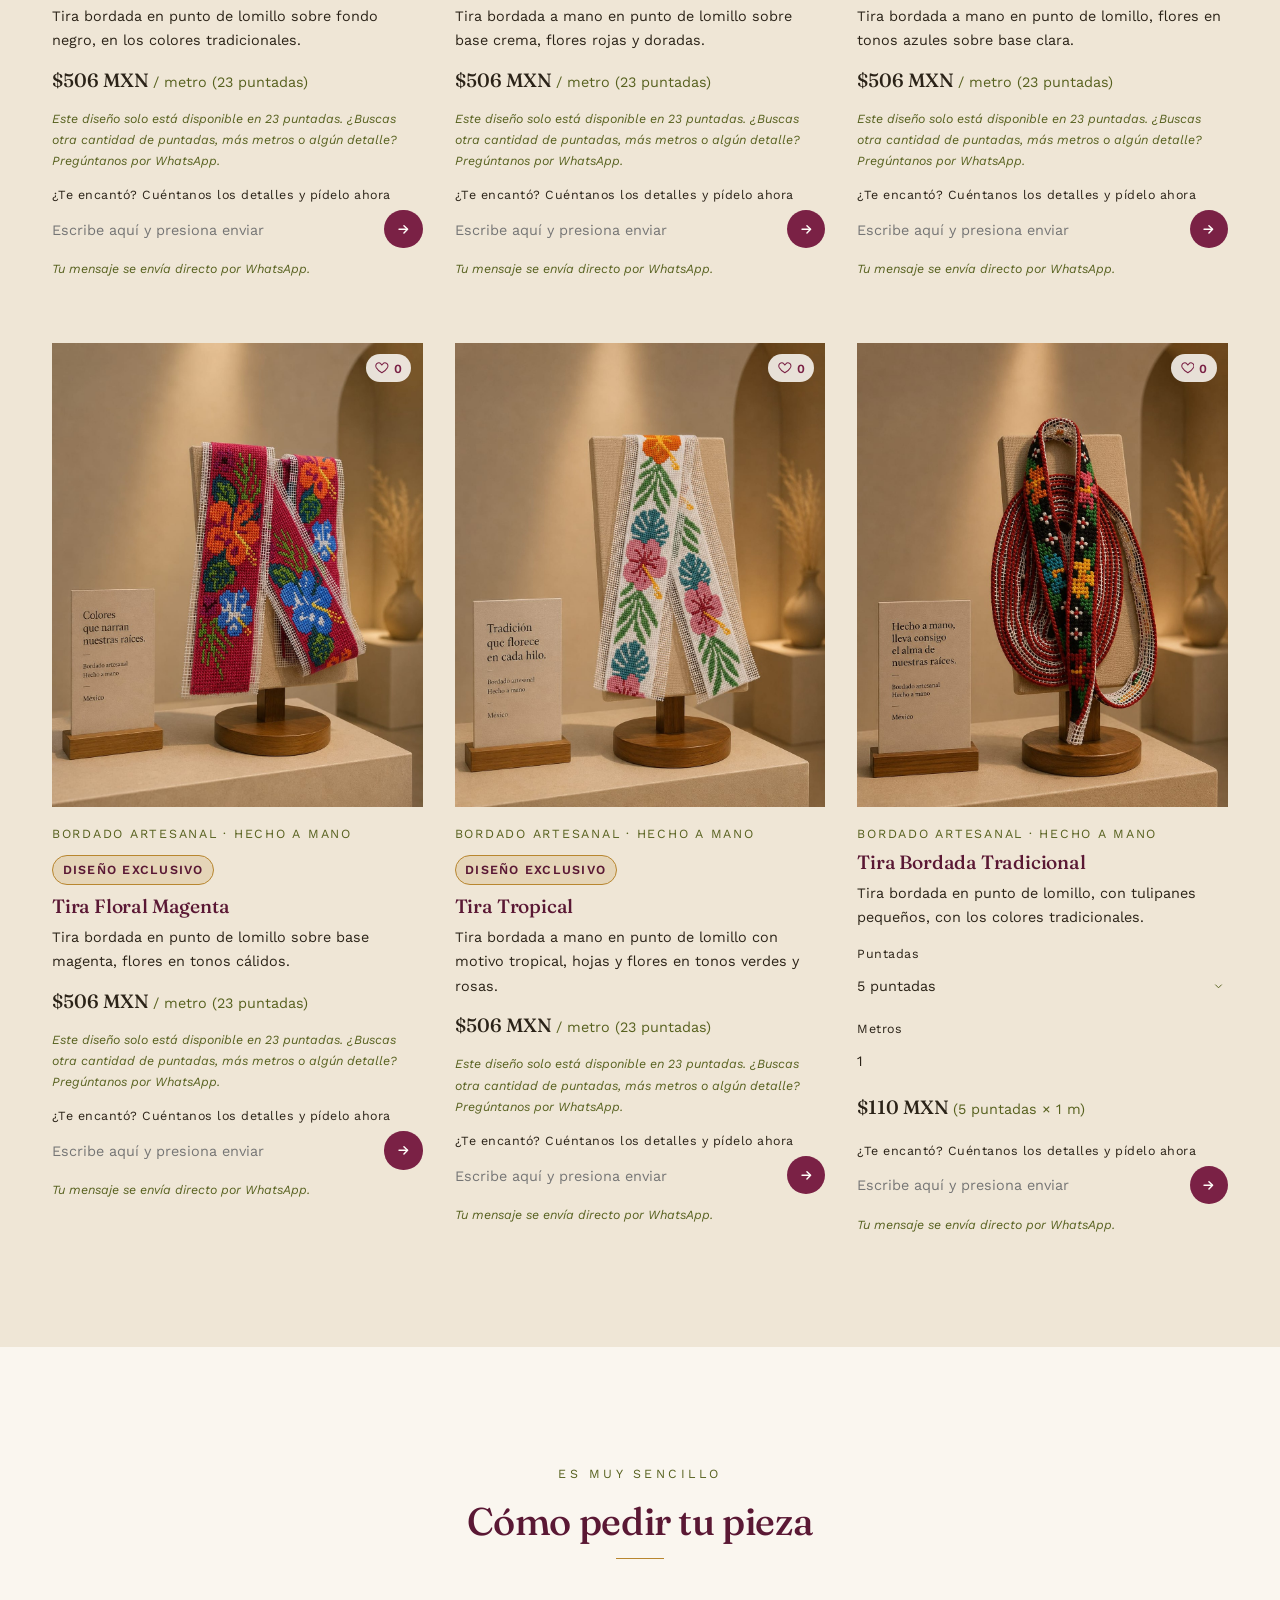
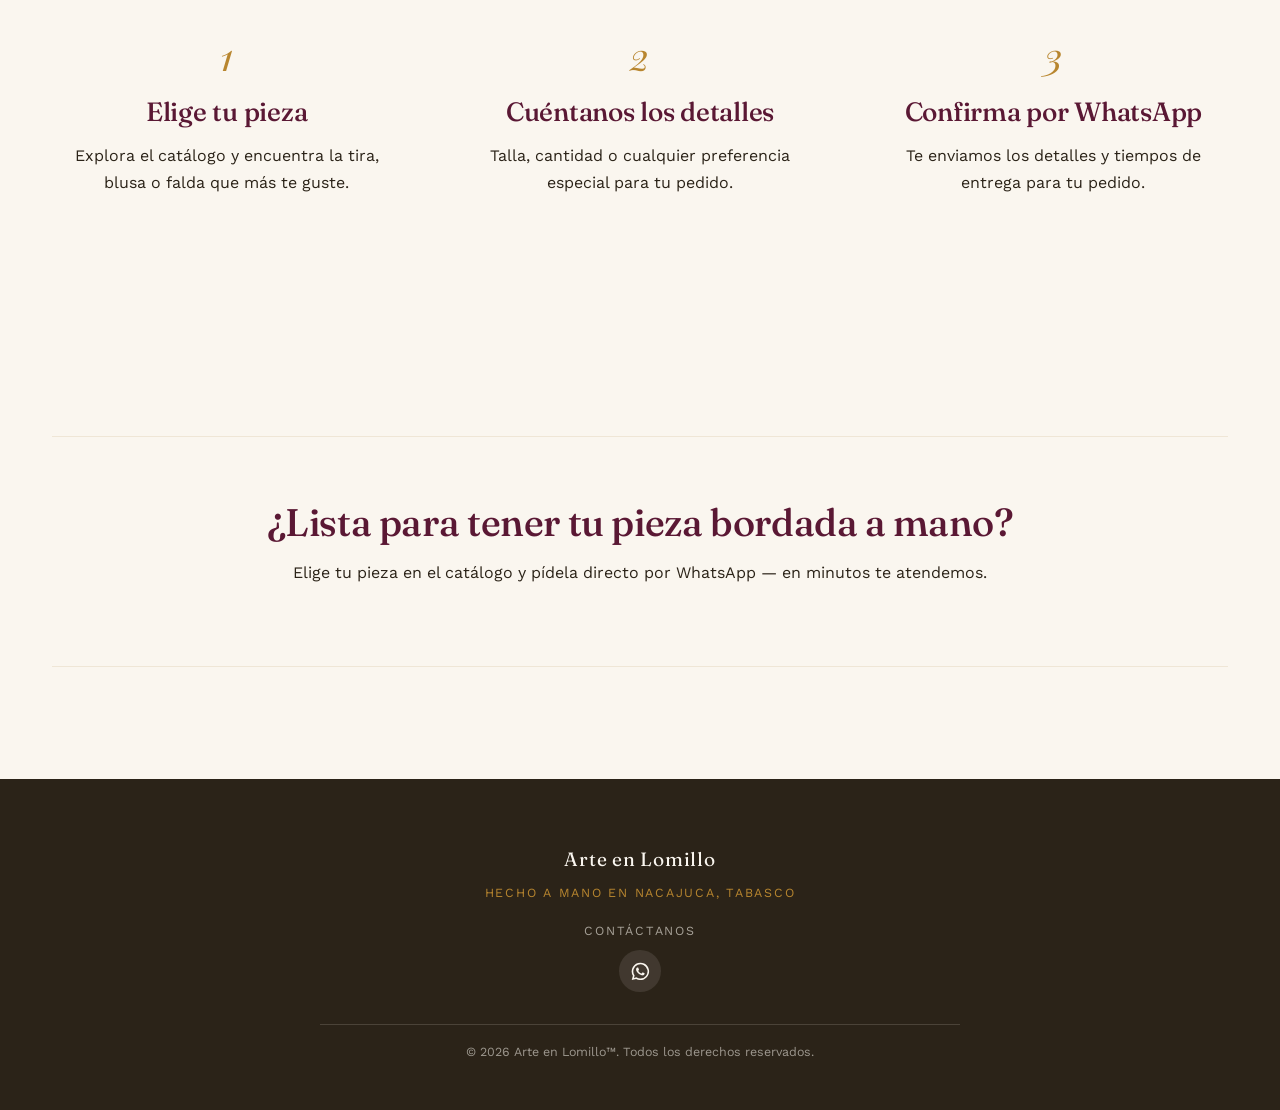
==== commit 85ee02ae: "feat: optimize SEO content and metadata - Enhanced meta description - Improved Open Graph and Twitt" ====
--- a/index.html
+++ b/index.html
@@ -4,11 +4,11 @@
   <meta charset="UTF-8" />
   <meta name="viewport" content="width=device-width, initial-scale=1.0" />
   <title>Arte en Lomillo — Bordado artesanal punto de lomillo, Tabasco</title>
-  <meta name="description" content="Bordado artesanal hecho a mano en punto de lomillo, elaborado en Nacajuca, Tabasco. Blusas, faldas y tiras bordadas por pedido. Pide directo por WhatsApp." />
+  <meta name="description" content="Bordado tradicional hecho a mano en punto de lomillo, elaborado en Nacajuca, Tabasco. Blusas bordadas, tiras bordadas a mano y conjuntos artesanales por pedido. Pide directo por WhatsApp." />
   <link rel="canonical" href="https://arteenlomillo.com/" />
 
   <meta property="og:title" content="Arte en Lomillo" />
-  <meta property="og:description" content="El arte del punto de lomillo que preserva nuestras raíces. Bordado artesanal hecho a mano en Nacajuca, Tabasco." />
+  <meta property="og:description" content="Bordado tradicional y artesanal hecho a mano en punto de lomillo. Tiras bordadas, blusas bordadas y conjuntos desde Nacajuca, Tabasco." />
   <meta property="og:type" content="website" />
   <meta property="og:url" content="https://arteenlomillo.com/" />
   <meta property="og:site_name" content="Arte en Lomillo" />
@@ -17,7 +17,7 @@
 
   <meta name="twitter:card" content="summary_large_image" />
   <meta name="twitter:title" content="Arte en Lomillo" />
-  <meta name="twitter:description" content="Bordado artesanal hecho a mano en punto de lomillo, Nacajuca, Tabasco." />
+  <meta name="twitter:description" content="Bordado tradicional hecho a mano en punto de lomillo. Tiras bordadas y blusas bordadas artesanales, Nacajuca, Tabasco." />
   <meta name="twitter:image" content="https://arteenlomillo.com/assets/img/marca/logo-badge.jpg" />
 
   <meta name="theme-color" content="#7a2145" />
@@ -99,14 +99,15 @@
     <section class="hero" id="inicio">
       <div class="contenedor hero__grid">
         <div>
-          <p class="hero__eyebrow">Bordado artesanal · Nacajuca, Tabasco</p>
+          <p class="hero__eyebrow">Bordado tradicional artesanal · Nacajuca, Tabasco</p>
           <h1 class="hero__titulo">
             El <span class="acento-script">arte</span> del punto de lomillo
             que preserva nuestras raíces
           </h1>
           <p class="hero__descripcion">
-            Cada pieza es bordada a mano con la técnica tradicional de punto de lomillo,
-            hilo por hilo, para llevar contigo un pedazo de nuestra cultura.
+            Blusas bordadas, tiras bordadas a mano y conjuntos hechos con la técnica
+            tradicional de punto de lomillo, hilo por hilo, para llevar contigo un
+            pedazo de nuestra cultura.
           </p>
           <div class="hero__acciones">
             <a class="boton boton--primario" href="#catalogo">Ver catálogo</a>
@@ -150,7 +151,7 @@
           <p class="seccion__eyebrow">Catálogo</p>
           <h2>Piezas hechas a mano, por pedido</h2>
           <hr class="regla-fina" />
-          <p>Cada pieza es única. Escríbenos por WhatsApp para conocer disponibilidad, tiempos de entrega y opciones a la medida.</p>
+          <p>Blusas bordadas, tiras bordadas y conjuntos artesanales — cada pieza es única. Escríbenos por WhatsApp para conocer disponibilidad, tiempos de entrega y opciones a la medida.</p>
         </div>
 
         <div class="catalogo__tabs" data-catalogo-tabs role="tablist" aria-label="Categorías del catálogo"></div>
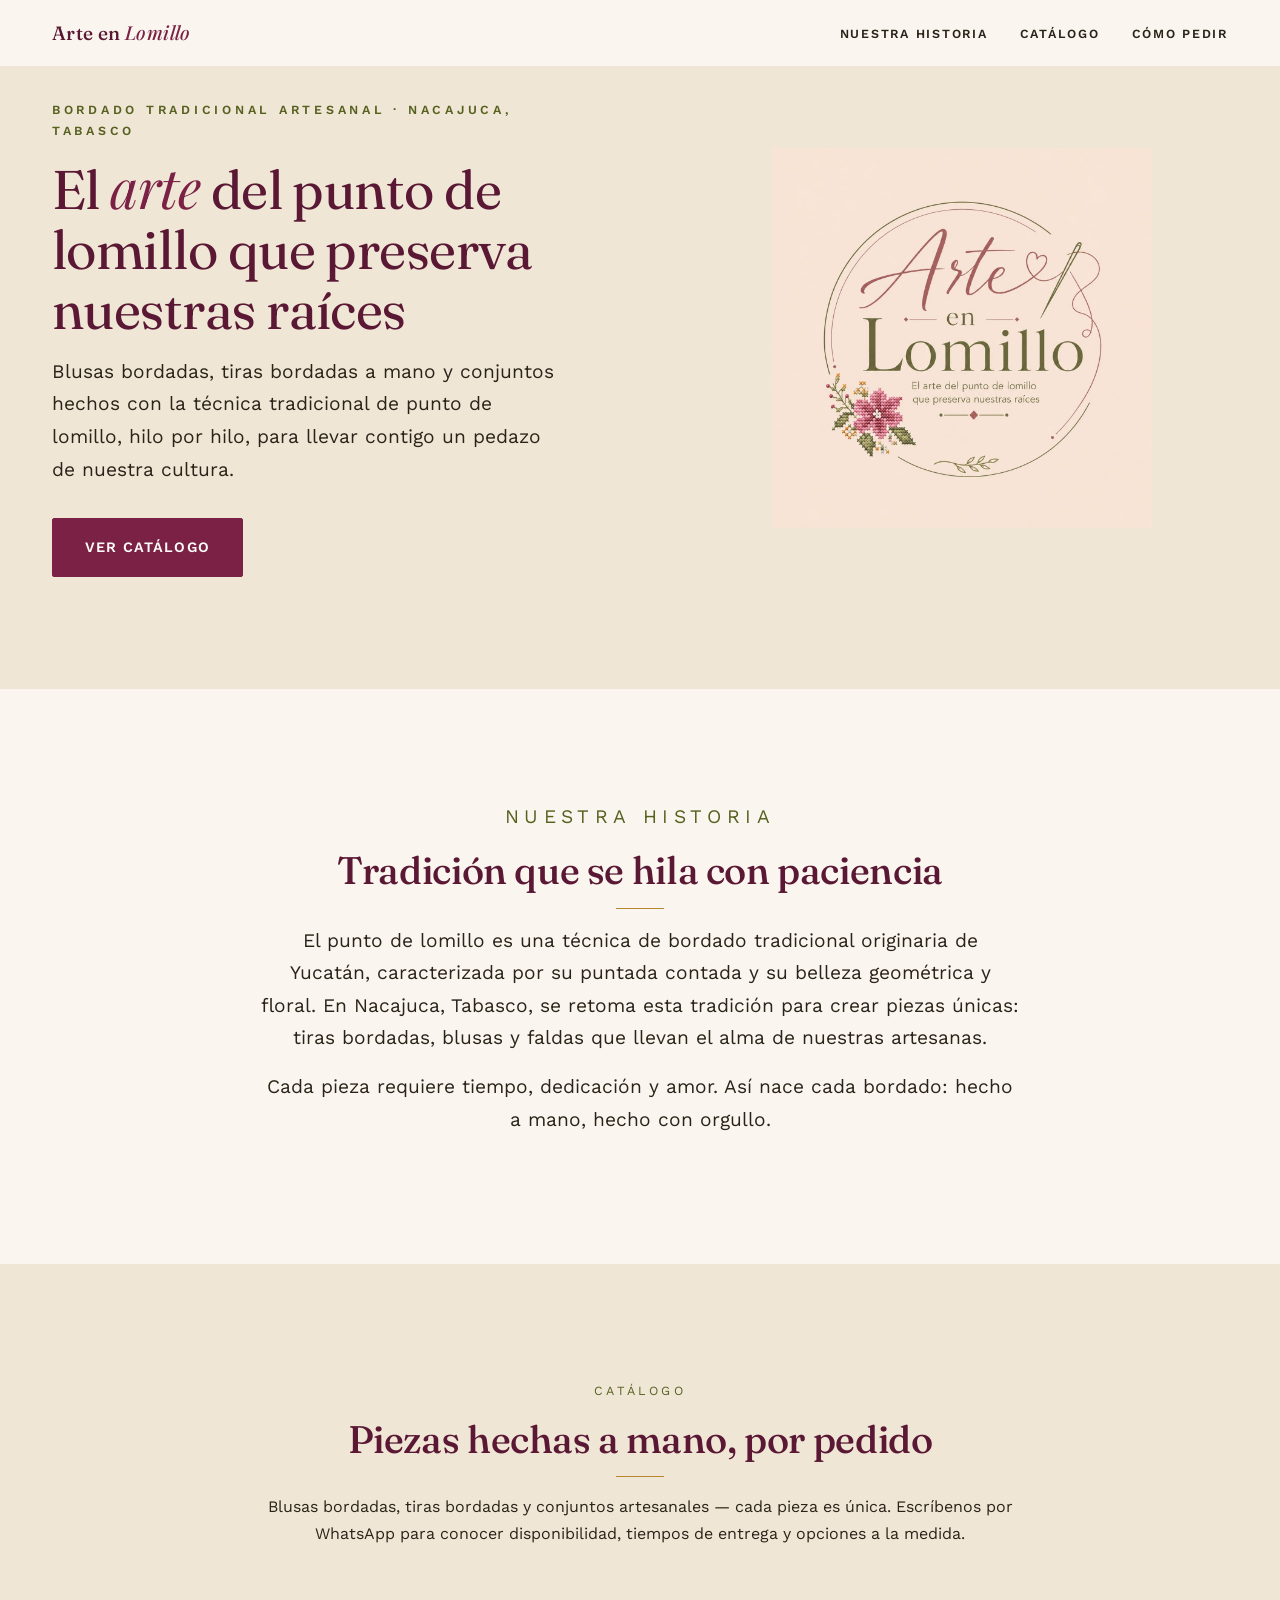
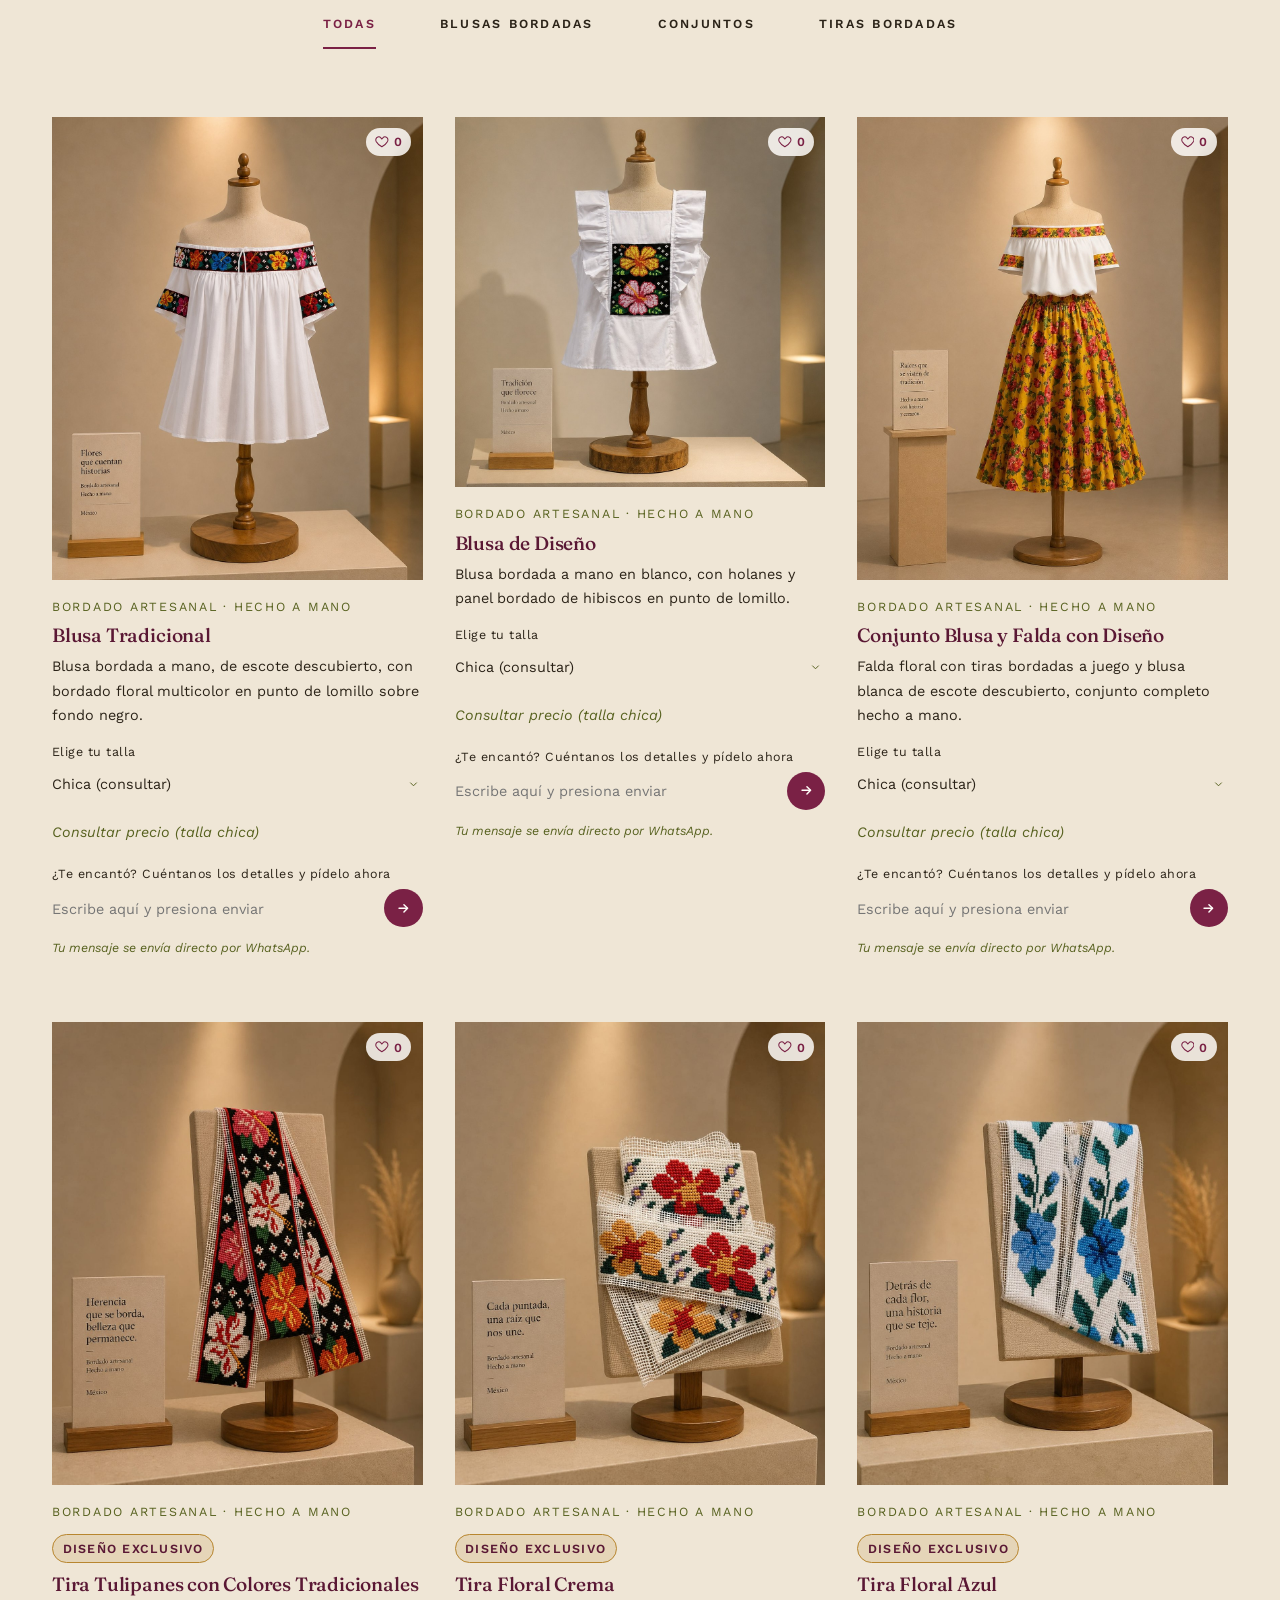
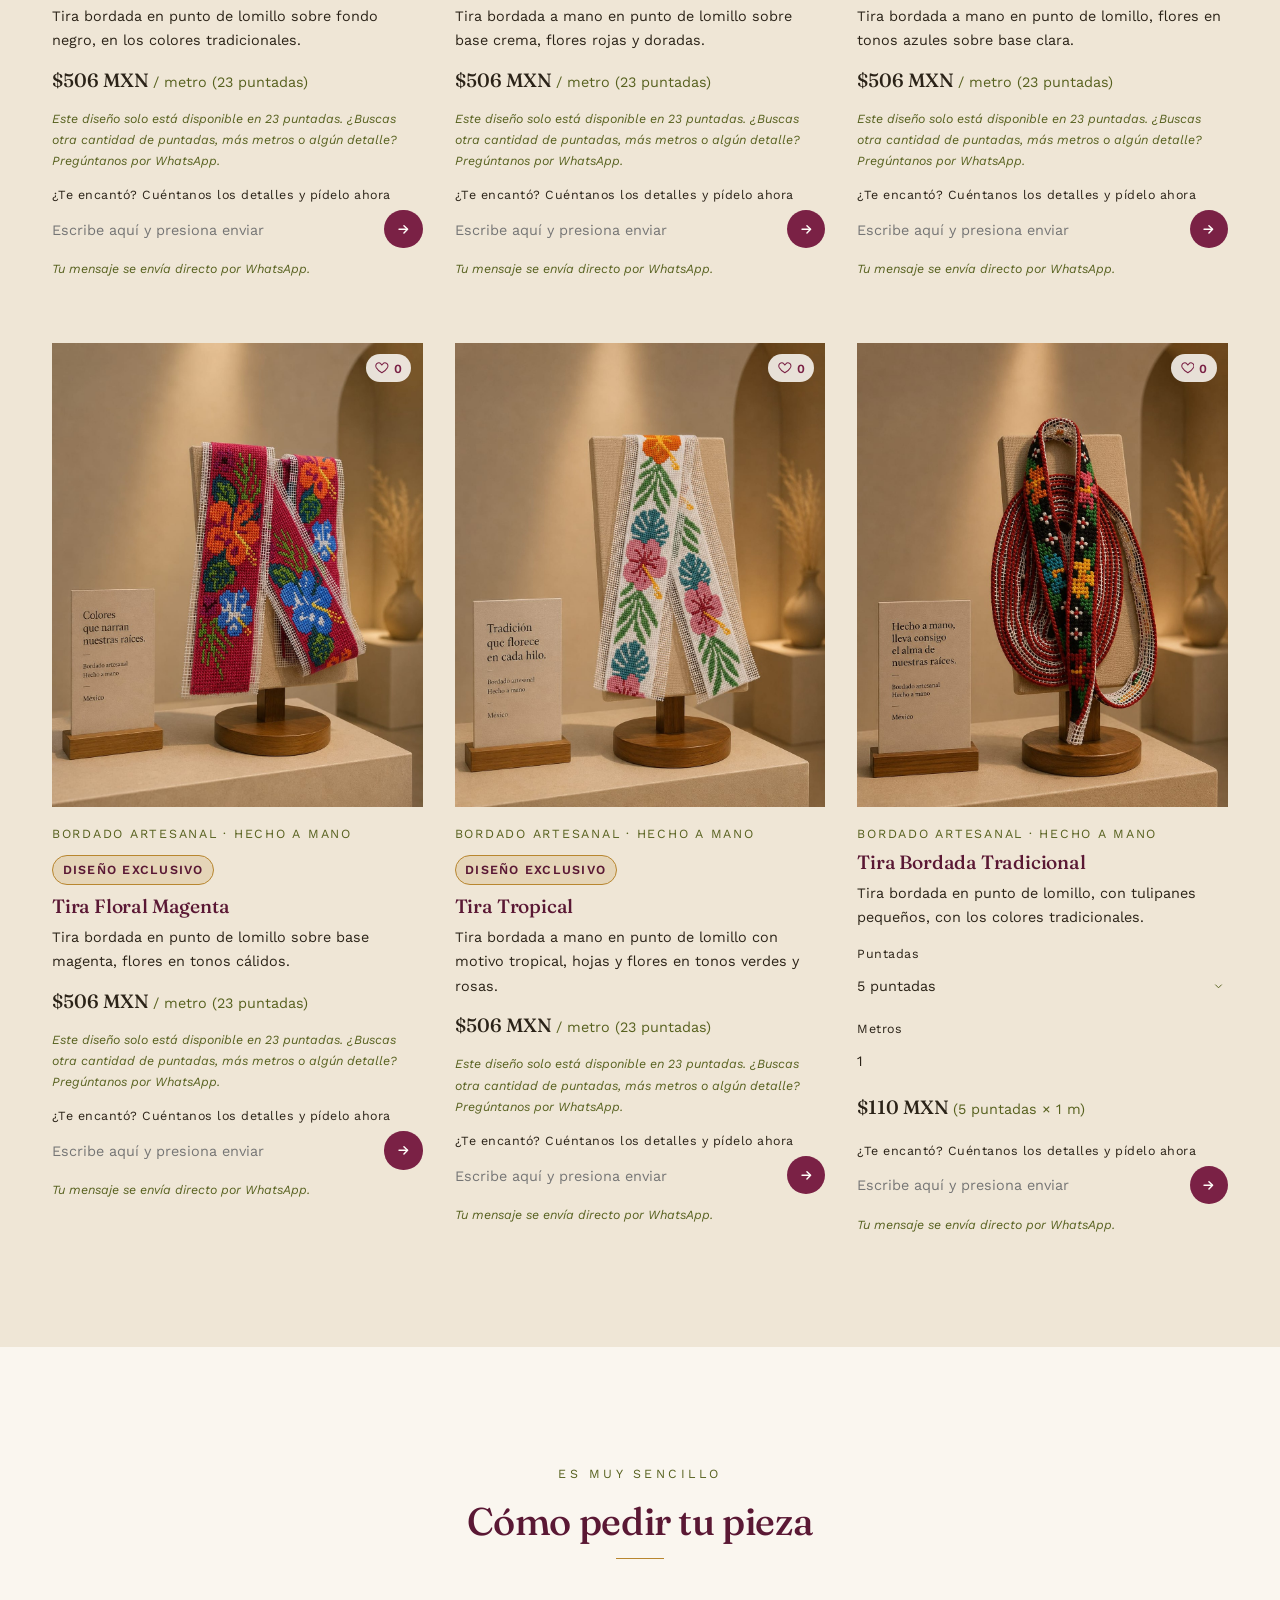
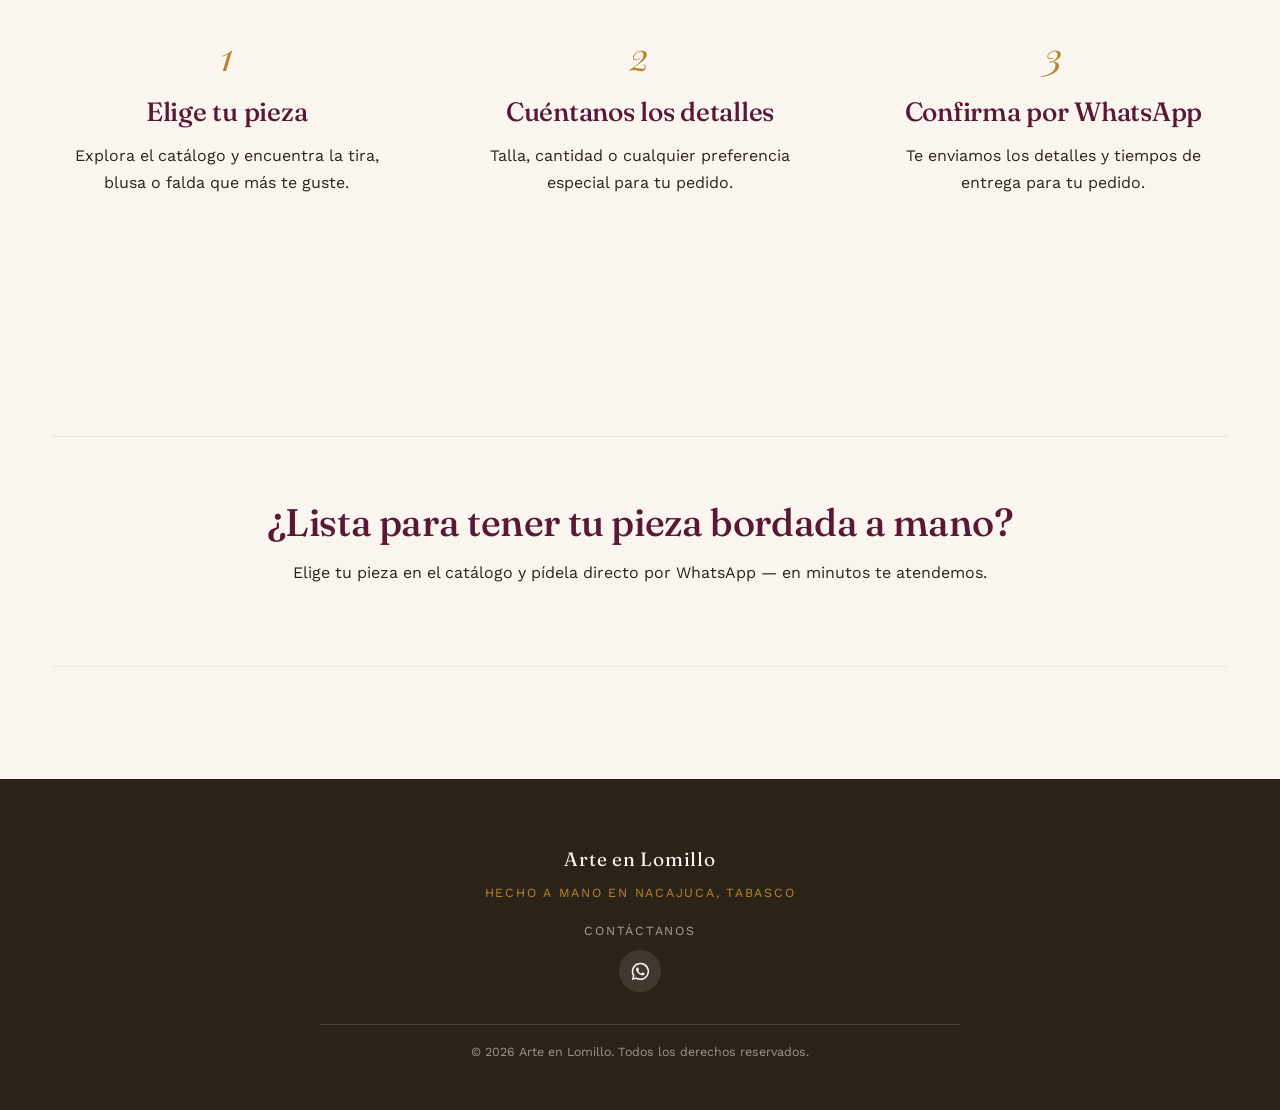
==== commit 4e68948c: "Add files via upload" ====
--- a/index.html
+++ b/index.html
@@ -41,7 +41,7 @@
     "name": "Arte en Lomillo",
     "url": "https://arteenlomillo.com/",
     "description": "Bordado artesanal hecho a mano en punto de lomillo, elaborado en Nacajuca, Tabasco.",
-    "image": "assets/img/marca/logo-badge.jpg",
+    "image": "https://arteenlomillo.com/assets/img/marca/logo-badge.jpg",
     "priceRange": "$$",
     "address": {
       "@type": "PostalAddress",
@@ -49,15 +49,7 @@
       "addressRegion": "Tabasco",
       "addressCountry": "MX"
     },
-    "areaServed": "MX",
-    "makesOffer": {
-      "@type": "Offer",
-      "itemOffered": {
-        "@type": "Product",
-        "name": "Bordado artesanal en punto de lomillo",
-        "category": "Ropa y accesorios bordados a mano"
-      }
-    }
+    "areaServed": "MX"
   }
   </script>
 </head>
@@ -218,7 +210,7 @@
         </a>
       </div>
 
-      <p class="pie__aviso">© 2026 Arte en Lomillo™. Todos los derechos reservados.</p>
+      <p class="pie__aviso">© 2026 Arte en Lomillo. Todos los derechos reservados.</p>
     </div>
   </footer>
 
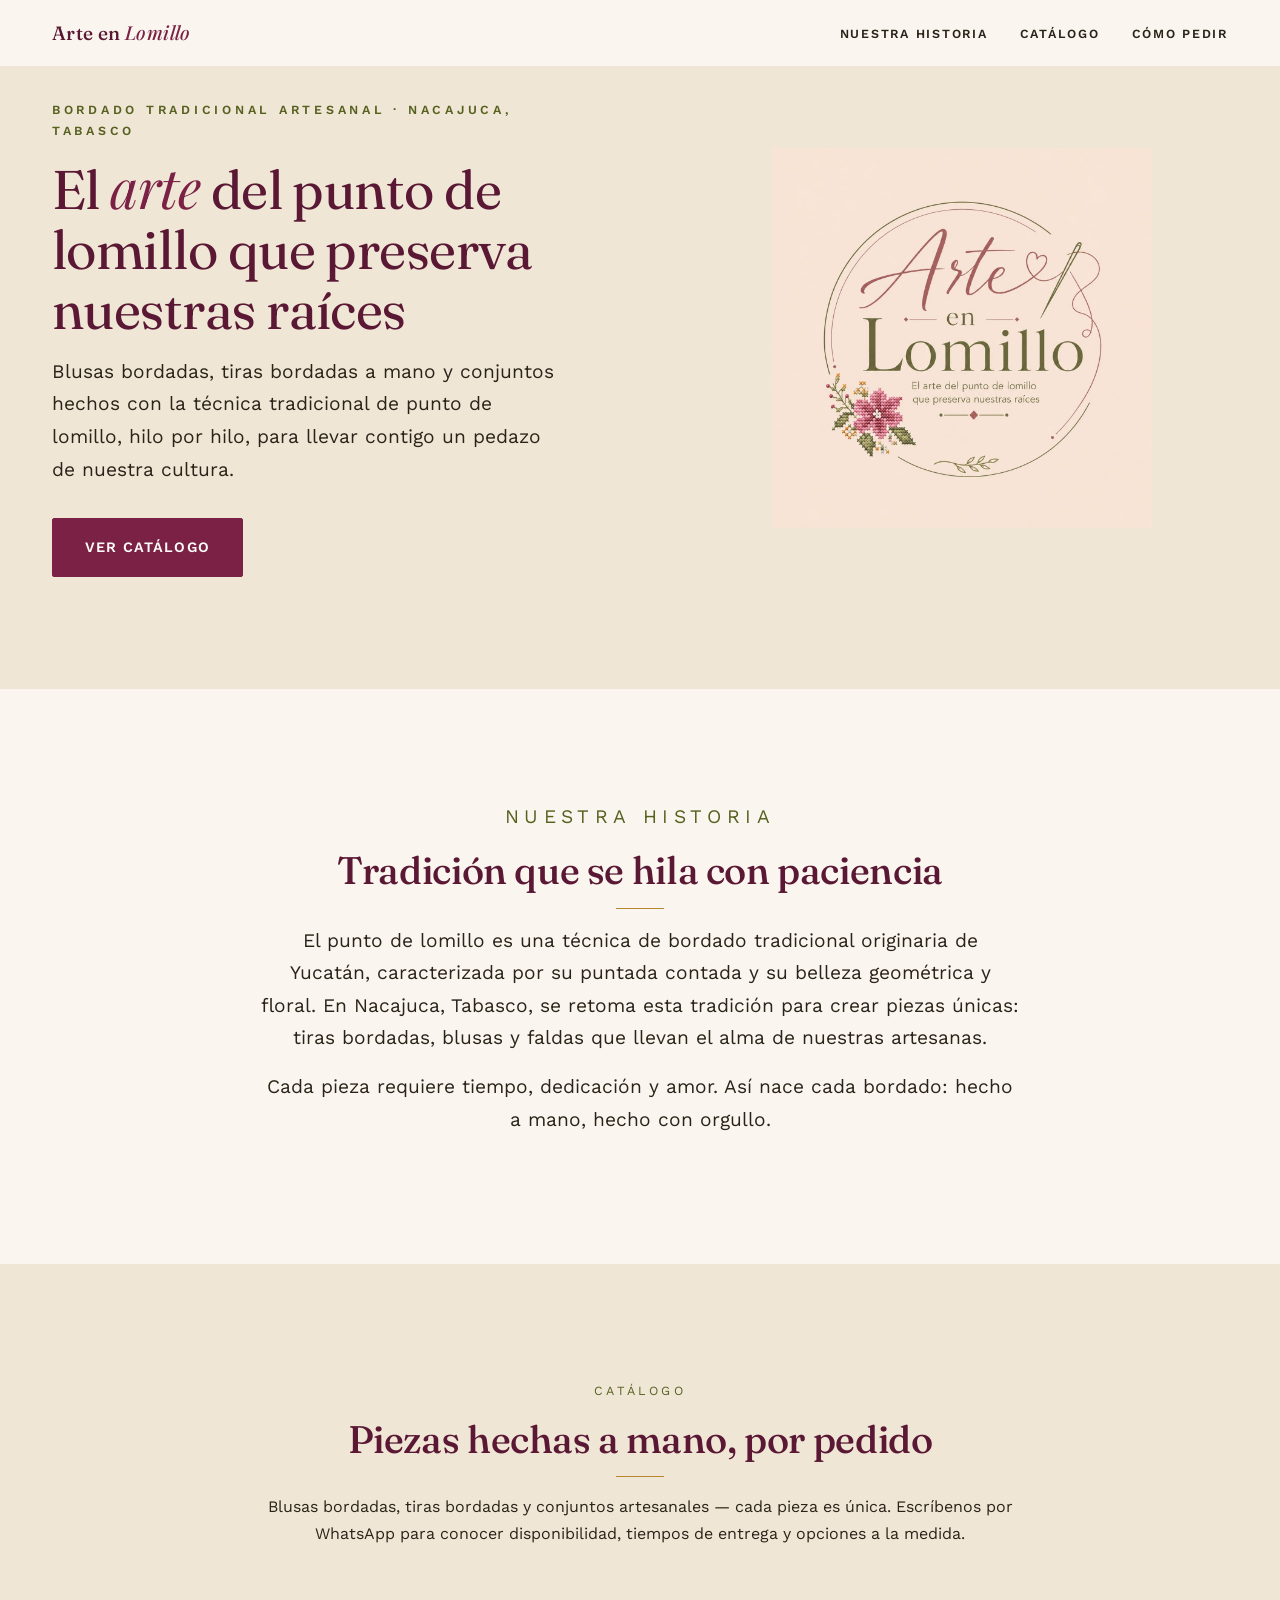
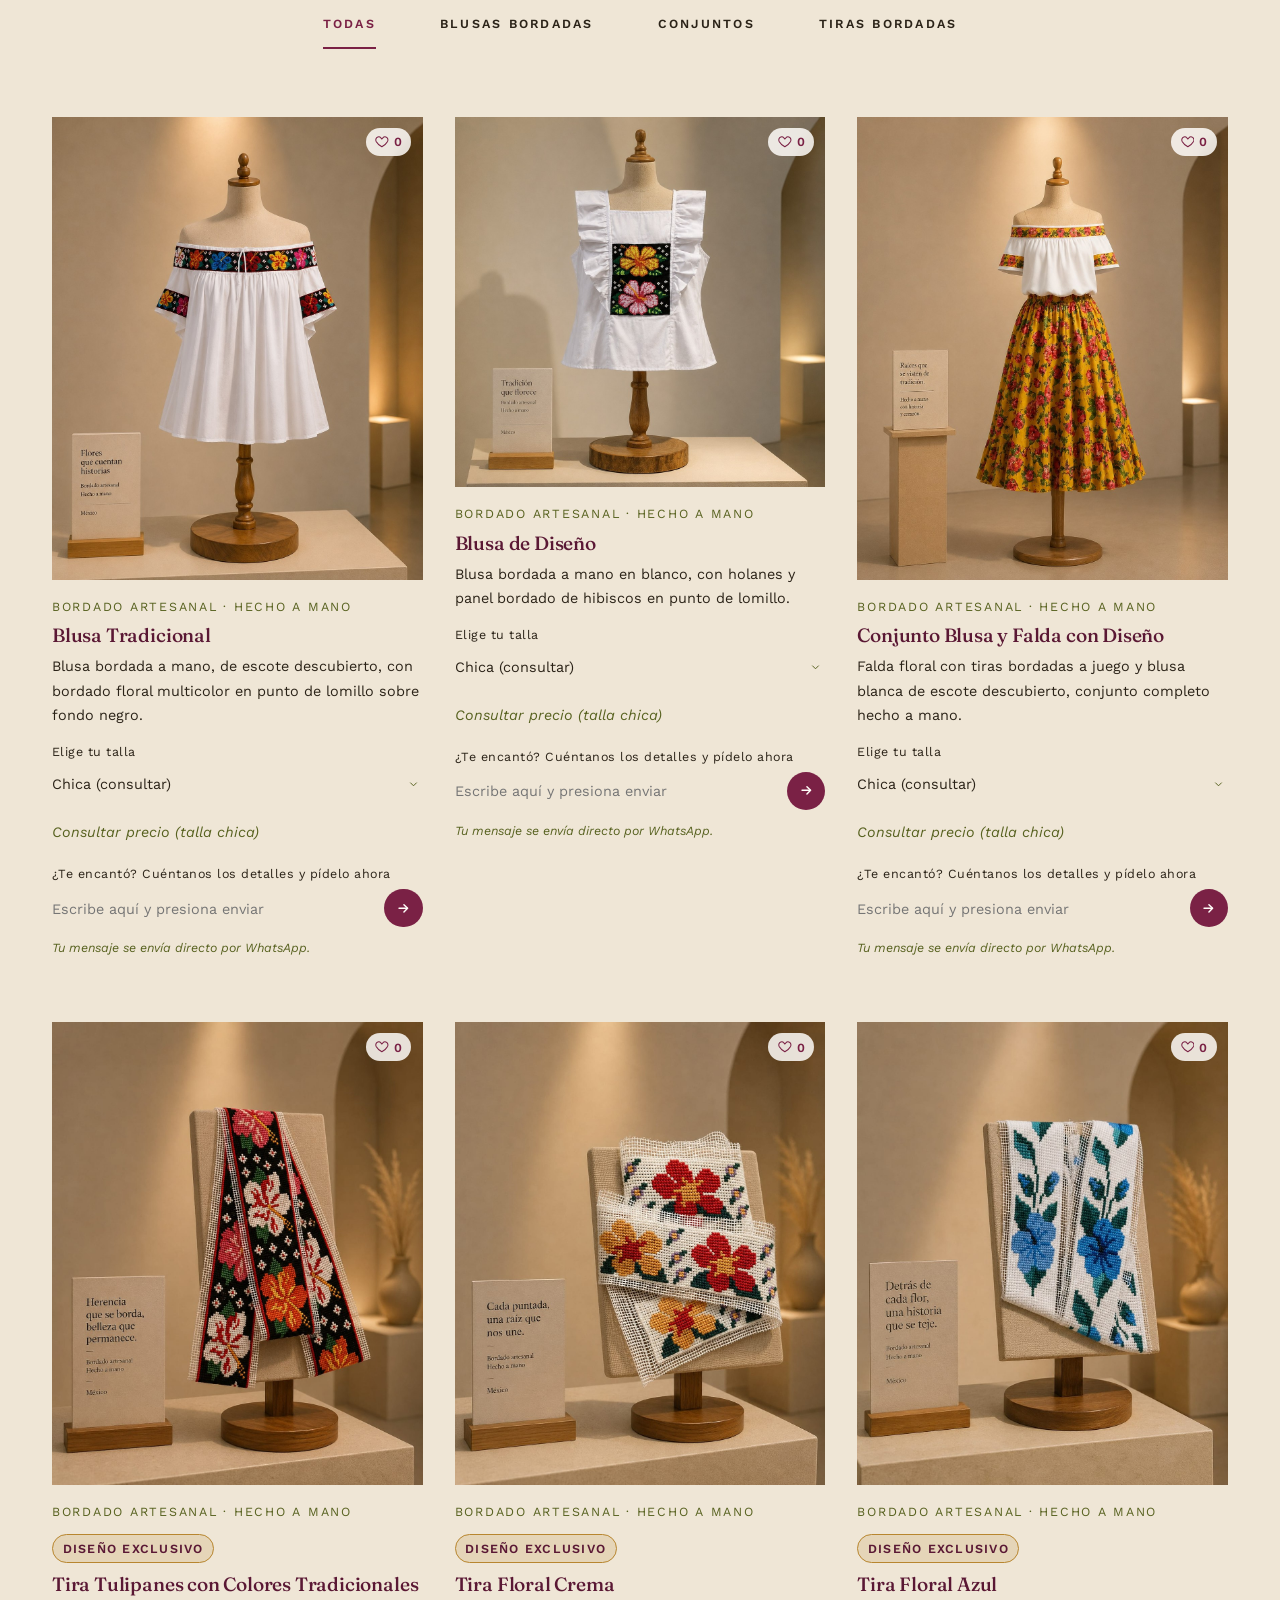
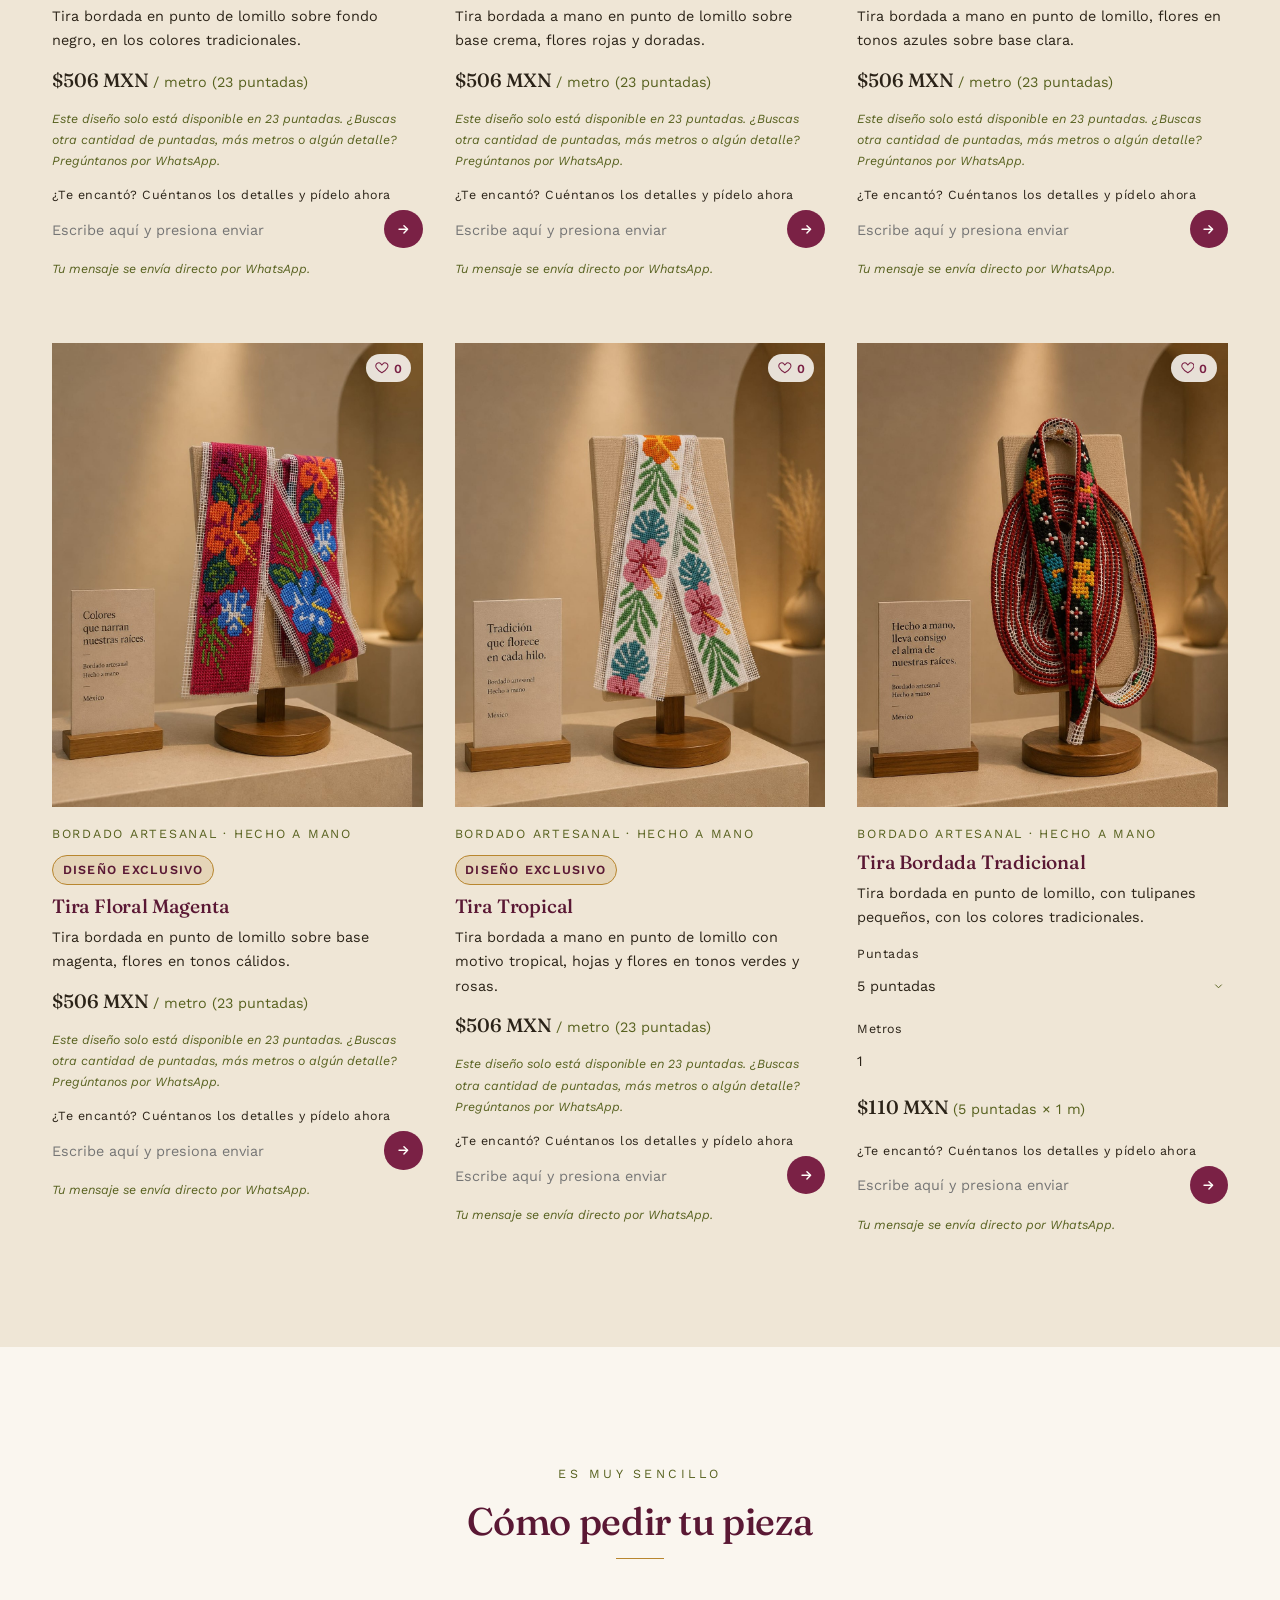
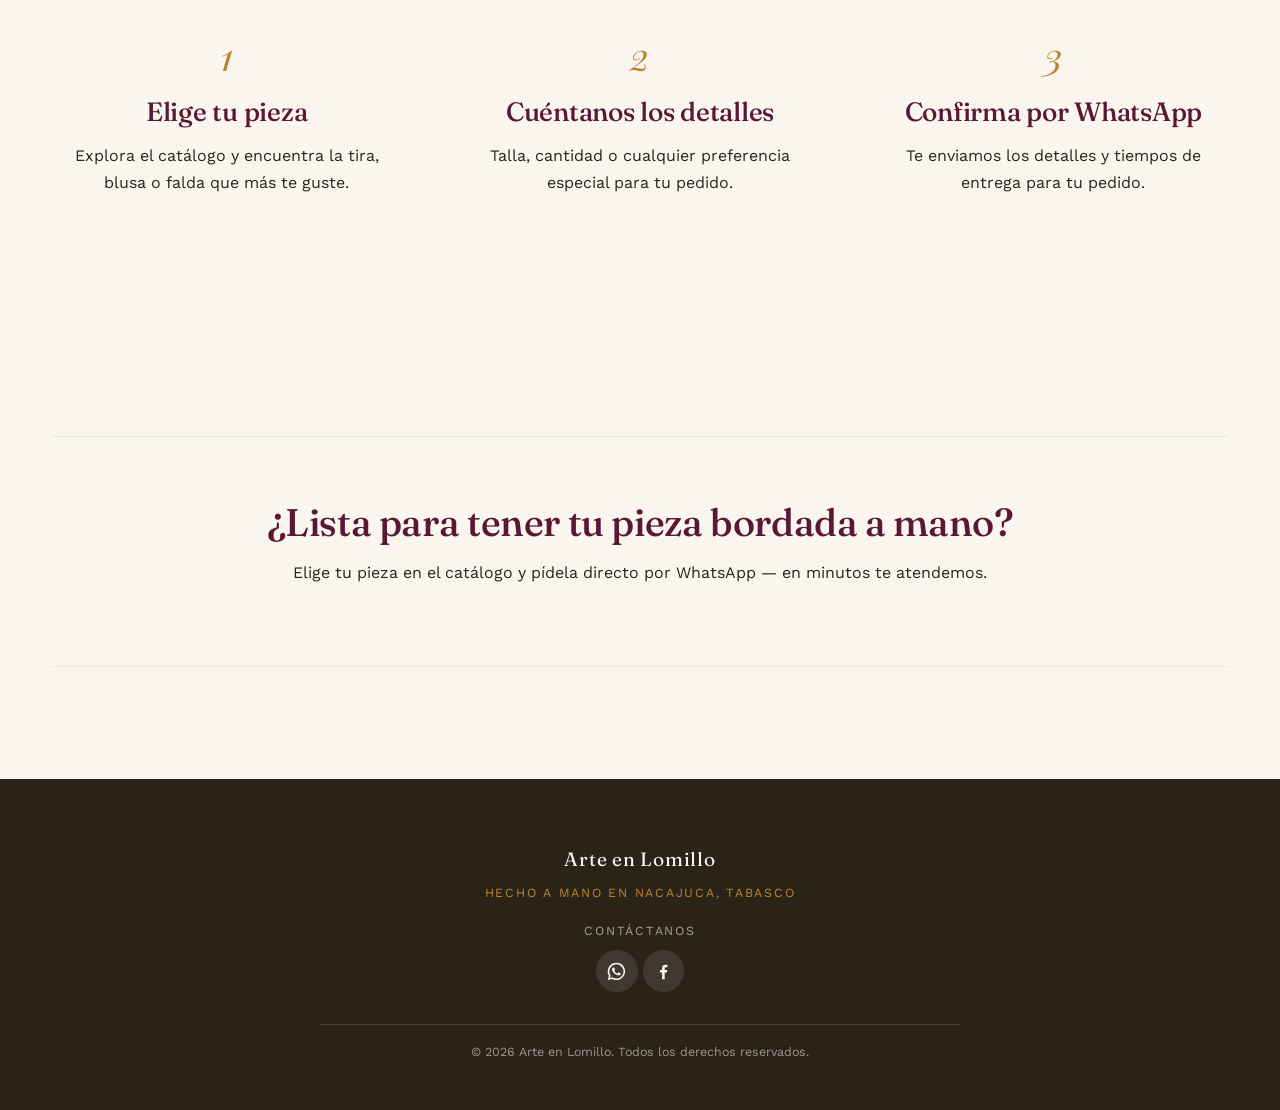
==== commit a5fa724a: "feat: update product catalog and footer - Add "Conjunto Tradicional Azul Marino" to the Conjuntos ca" ====
--- a/index.html
+++ b/index.html
@@ -203,11 +203,18 @@
 
       <div class="pie__contacto">
         <p class="pie__contacto-titulo">Contáctanos</p>
-        <a class="pie__whatsapp" href="https://wa.me/5219933840634" target="_blank" rel="noopener" aria-label="Contáctanos por WhatsApp">
-          <svg viewBox="0 0 24 24" fill="currentColor" aria-hidden="true" focusable="false">
-            <path d="M12 2a10 10 0 0 0-8.62 15.06L2 22l5.06-1.33A10 10 0 1 0 12 2Zm0 18.2a8.16 8.16 0 0 1-4.16-1.14l-.3-.18-3 .79.8-2.93-.2-.3A8.2 8.2 0 1 1 12 20.2Zm4.52-6.14c-.25-.13-1.47-.72-1.7-.8-.23-.08-.4-.13-.56.13-.17.25-.65.8-.79.96-.15.17-.29.19-.54.06a6.7 6.7 0 0 1-1.97-1.22 7.4 7.4 0 0 1-1.36-1.7c-.14-.25 0-.38.11-.5.11-.12.25-.29.37-.44.12-.15.16-.25.25-.42.08-.17.04-.31-.02-.44-.06-.13-.56-1.35-.77-1.85-.2-.48-.4-.42-.56-.42h-.48a.9.9 0 0 0-.65.3 2.75 2.75 0 0 0-.86 2.05c0 1.2.87 2.37 1 2.53.12.17 1.71 2.6 4.14 3.65.58.25 1.03.4 1.38.51.58.19 1.11.16 1.53.1.47-.07 1.47-.6 1.67-1.18.21-.58.21-1.07.15-1.18-.06-.1-.23-.16-.48-.28Z" />
-          </svg>
-        </a>
+        <div class="pie__contacto-iconos">
+          <a class="pie__whatsapp" href="https://wa.me/5219933840634" target="_blank" rel="noopener" aria-label="Contáctanos por WhatsApp">
+            <svg viewBox="0 0 24 24" fill="currentColor" aria-hidden="true" focusable="false">
+              <path d="M12 2a10 10 0 0 0-8.62 15.06L2 22l5.06-1.33A10 10 0 1 0 12 2Zm0 18.2a8.16 8.16 0 0 1-4.16-1.14l-.3-.18-3 .79.8-2.93-.2-.3A8.2 8.2 0 1 1 12 20.2Zm4.52-6.14c-.25-.13-1.47-.72-1.7-.8-.23-.08-.4-.13-.56.13-.17.25-.65.8-.79.96-.15.17-.29.19-.54.06a6.7 6.7 0 0 1-1.97-1.22 7.4 7.4 0 0 1-1.36-1.7c-.14-.25 0-.38.11-.5.11-.12.25-.29.37-.44.12-.15.16-.25.25-.42.08-.17.04-.31-.02-.44-.06-.13-.56-1.35-.77-1.85-.2-.48-.4-.42-.56-.42h-.48a.9.9 0 0 0-.65.3 2.75 2.75 0 0 0-.86 2.05c0 1.2.87 2.37 1 2.53.12.17 1.71 2.6 4.14 3.65.58.25 1.03.4 1.38.51.58.19 1.11.16 1.53.1.47-.07 1.47-.6 1.67-1.18.21-.58.21-1.07.15-1.18-.06-.1-.23-.16-.48-.28Z" />
+            </svg>
+          </a>
+          <a class="pie__whatsapp" href="https://www.facebook.com/share/1HWdnj1e4J/" target="_blank" rel="noopener" aria-label="Síguenos en Facebook">
+            <svg viewBox="0 0 24 24" fill="currentColor" aria-hidden="true" focusable="false">
+              <path d="M13.5 21v-7.6h2.55l.38-2.96h-2.93V8.55c0-.86.24-1.44 1.47-1.44h1.57V4.46c-.27-.04-1.2-.12-2.28-.12-2.26 0-3.8 1.38-3.8 3.9v2.18H7.99v2.96h2.47V21h3.04Z" />
+            </svg>
+          </a>
+        </div>
       </div>
 
       <p class="pie__aviso">© 2026 Arte en Lomillo. Todos los derechos reservados.</p>
